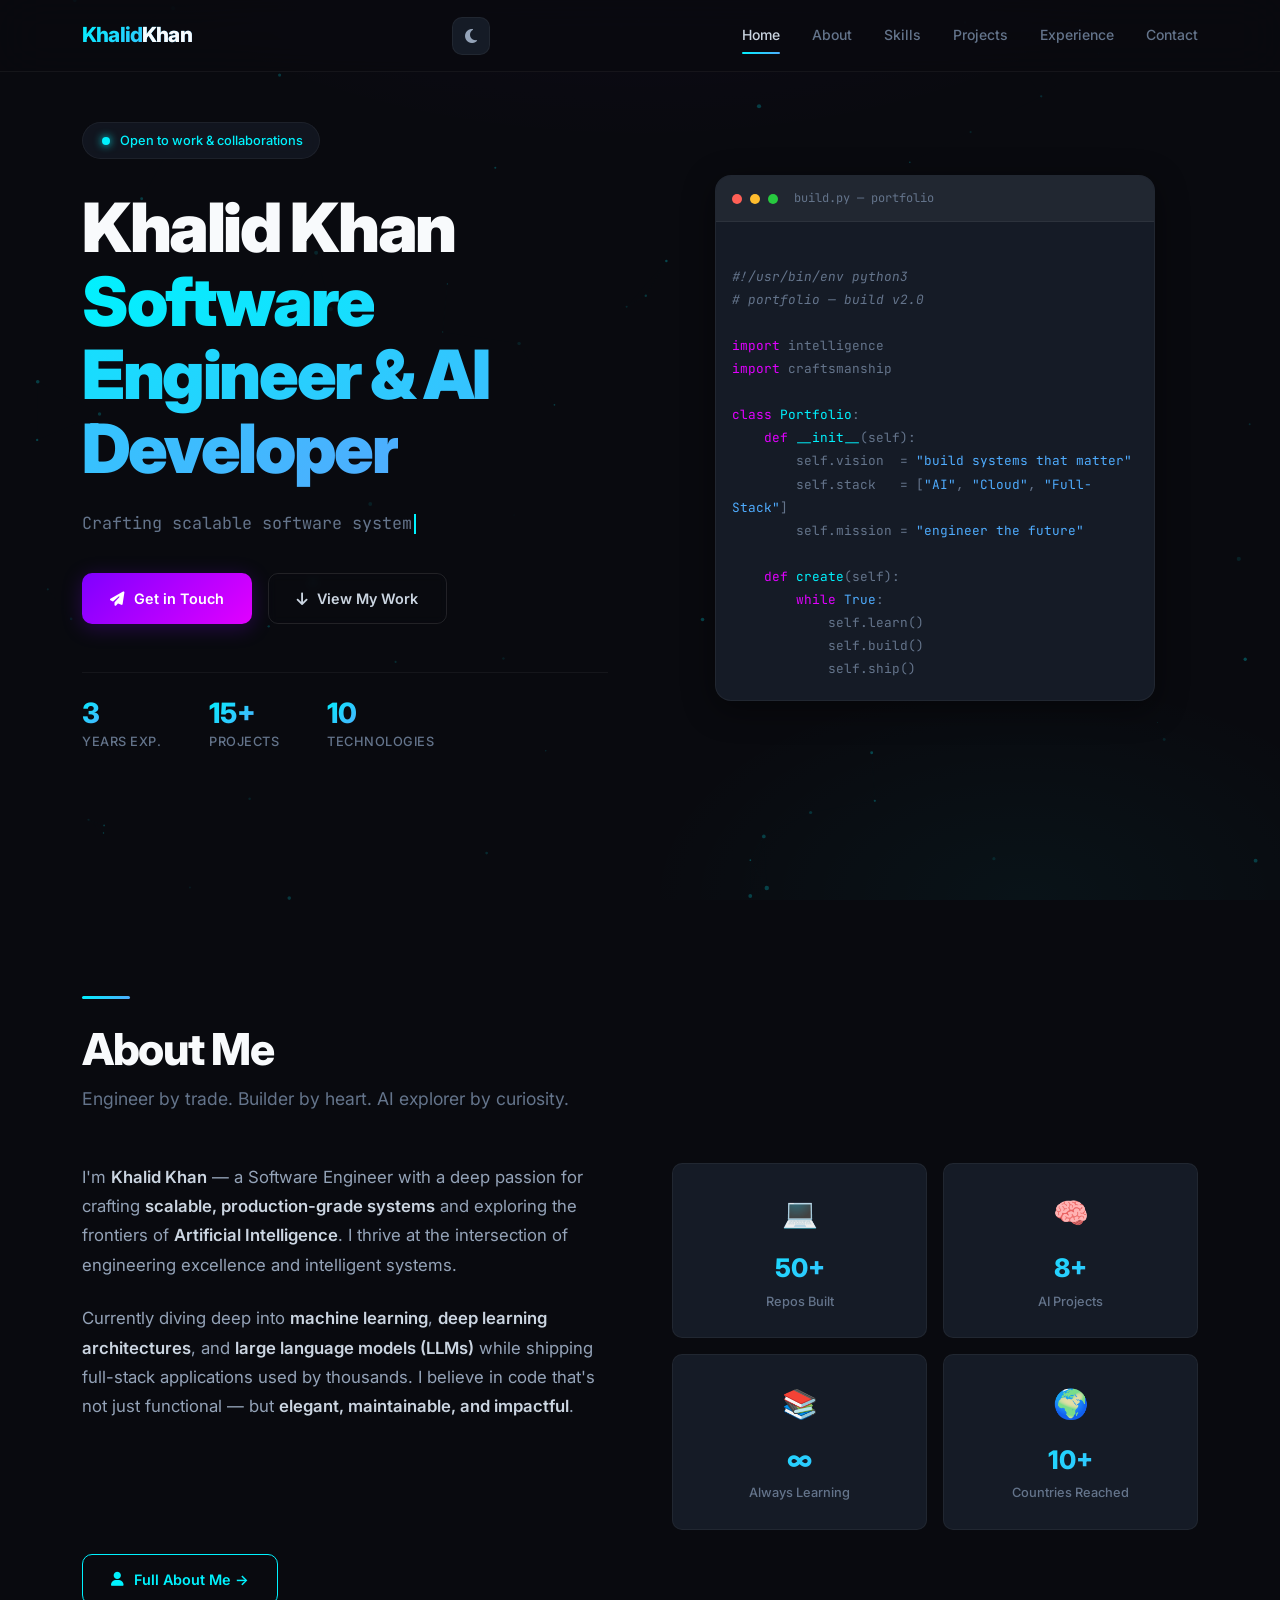
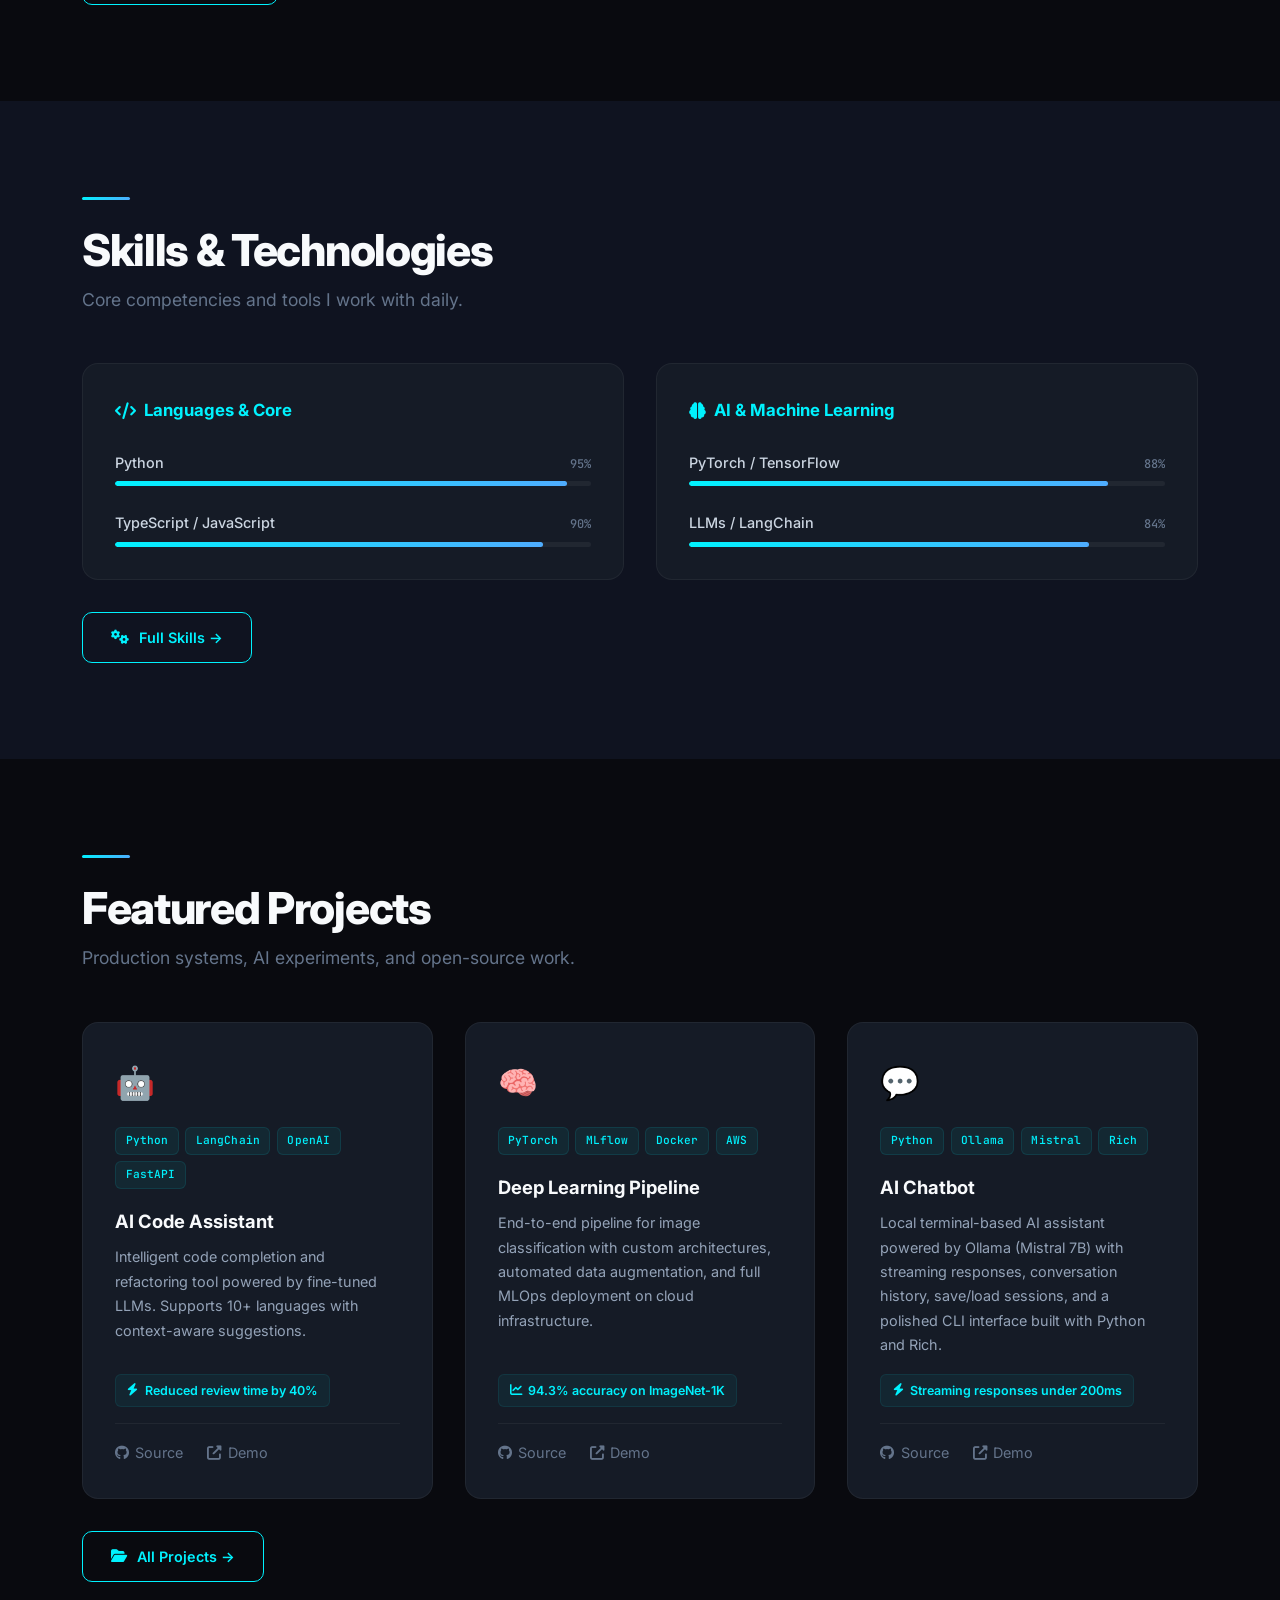
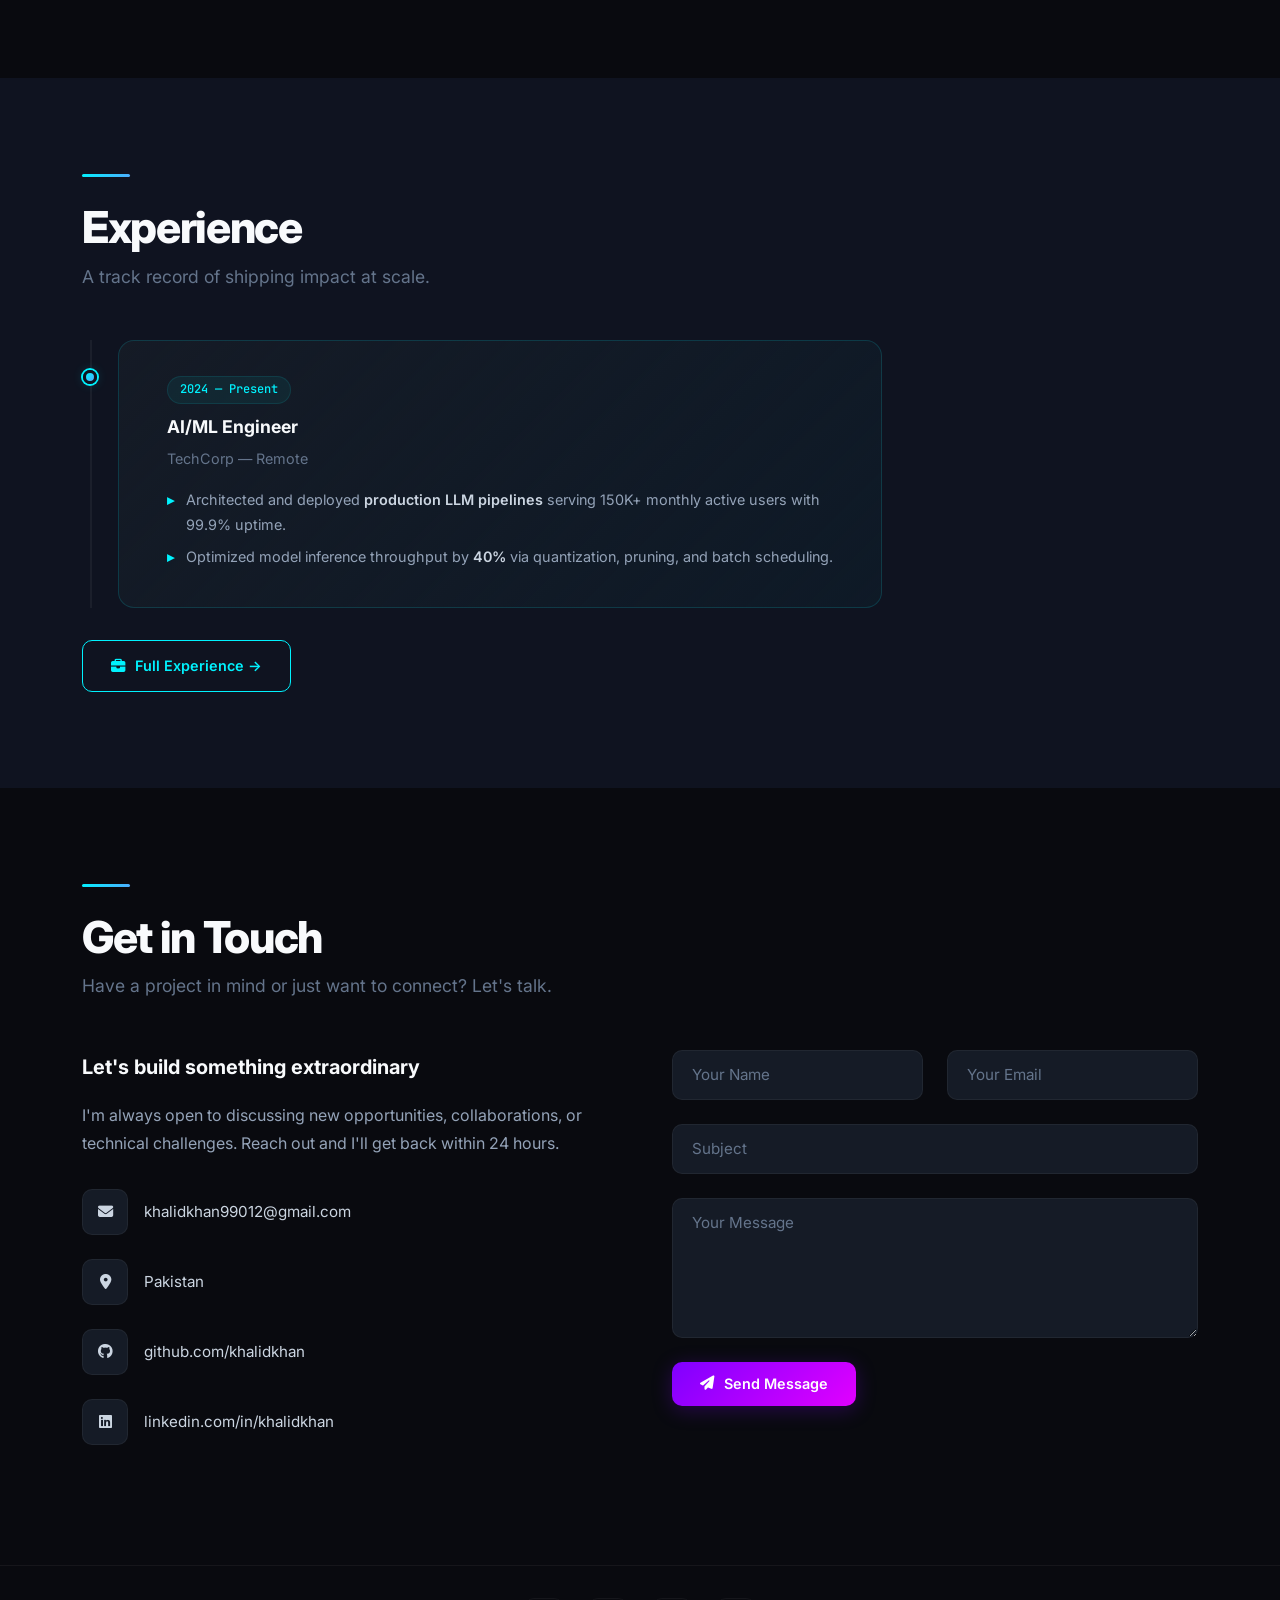
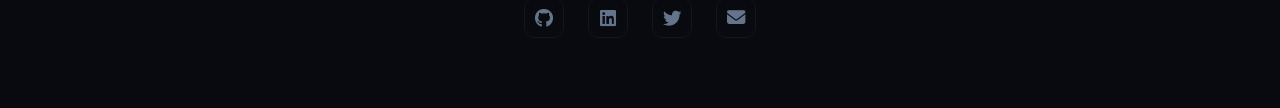
==== index.html @ e66e5798 "Add files via upload" ====
<!DOCTYPE html>
<html lang="en" data-theme="dark">
<head>
  <meta charset="UTF-8" />
  <meta name="viewport" content="width=device-width, initial-scale=1.0" />
  <title>Khalid Khan — Software Engineer & AI Developer | Portfolio</title>
  <meta name="description" content="Portfolio of Khalid Khan, a Software Engineer and AI Developer specializing in machine learning, full-stack development, and intelligent systems." />
  <meta name="theme-color" content="#090A0F" />
  <link rel="preconnect" href="https://fonts.googleapis.com" />
  <link rel="preconnect" href="https://fonts.gstatic.com" crossorigin />
  <link rel="preconnect" href="https://cdnjs.cloudflare.com" />
  <link href="https://fonts.googleapis.com/css2?family=Inter:wght@300;400;500;600;700;800;900&family=JetBrains+Mono:wght@400;500;600&display=swap" rel="stylesheet" />
  <link rel="stylesheet" href="https://cdnjs.cloudflare.com/ajax/libs/font-awesome/6.5.1/css/all.min.css" crossorigin="anonymous" referrerpolicy="no-referrer" />
  <link rel="stylesheet" href="style.css" />
</head>
<body>

<canvas id="particles-canvas" aria-hidden="true"></canvas>

<header class="site-header" role="banner">
  <div class="container">
    <a href="index.html" class="logo" aria-label="Home">Khalid<span>Khan</span></a>
    <button class="nav__toggle" id="navToggle" aria-label="Toggle navigation menu" aria-expanded="false" aria-controls="navList"><i class="fas fa-bars" aria-hidden="true"></i></button>
    <button class="theme-toggle" id="themeToggle" aria-label="Switch to light theme" title="Toggle theme" type="button"><i class="fas fa-moon" aria-hidden="true"></i></button>
    <nav id="navList" class="nav__list" role="navigation" aria-label="Main navigation">
      <a href="index.html" class="active">Home</a>
      <a href="about.html">About</a>
      <a href="skills.html">Skills</a>
      <a href="projects.html">Projects</a>
      <a href="experience.html">Experience</a>
      <a href="contact.html">Contact</a>
    </nav>
  </div>
</header>

<main id="main-content">
  <section class="hero" id="hero" aria-label="Hero introduction">
    <div class="container">
      <div class="hero__grid">
        <div class="hero__content">
          <div class="hero__badge reveal" aria-hidden="true"><span class="hero__badge-dot"></span> Open to work & collaborations</div>
          <h1 class="hero__headline reveal reveal-delay-1">Khalid Khan<br /><span class="gradient-text">Software Engineer &amp; AI Developer</span></h1>
          <div class="hero__typewrap reveal reveal-delay-2" aria-live="polite" aria-atomic="true"><span id="typed-text"></span><span class="cursor" aria-hidden="true"></span></div>
          <div class="hero__actions reveal reveal-delay-3">
            <a href="contact.html" class="btn btn--primary" aria-label="Get in touch with Khalid Khan"><i class="fas fa-paper-plane" aria-hidden="true"></i> Get in Touch</a>
            <a href="projects.html" class="btn btn--secondary" aria-label="View Khalid Khan's portfolio projects"><i class="fas fa-arrow-down" aria-hidden="true"></i> View My Work</a>
          </div>
          <div class="hero__stats reveal reveal-delay-4" aria-label="Key statistics">
            <div class="hero__stat"><span class="hero__stat-value" data-count="3">0</span><p class="hero__stat-label">Years Exp.</p></div>
            <div class="hero__stat"><span class="hero__stat-value" data-count="15">0</span><p class="hero__stat-label">Projects</p></div>
            <div class="hero__stat"><span class="hero__stat-value" data-count="10">0</span><p class="hero__stat-label">Technologies</p></div>
          </div>
        </div>
        <div class="hero__visual reveal" aria-hidden="true" style="transition-delay:0.3s">
          <div class="hero__code-window">
            <div class="code-window__header">
              <span class="code-window__dot code-window__dot--red"></span>
              <span class="code-window__dot code-window__dot--yellow"></span>
              <span class="code-window__dot code-window__dot--green"></span>
              <span class="code-window__title">build.py — portfolio</span>
            </div>
            <div class="code-window__body">
<span class="cm">#!/usr/bin/env python3</span>
<span class="cm"># portfolio — build v2.0</span>

<span class="kw">import</span> intelligence
<span class="kw">import</span> craftsmanship

<span class="kw">class</span> <span class="fn">Portfolio</span>:
    <span class="kw">def</span> <span class="fn">__init__</span>(self):
        self.vision  = <span class="str">"build systems that matter"</span>
        self.stack   = [<span class="str">"AI"</span>, <span class="str">"Cloud"</span>, <span class="str">"Full-Stack"</span>]
        self.mission = <span class="str">"engineer the future"</span>

    <span class="kw">def</span> <span class="fn">create</span>(self):
        <span class="kw">while</span> <span class="num">True</span>:
            self.learn()
            self.build()
            self.ship()
</div>
          </div>
        </div>
      </div>
    </div>
  </section>

  <section class="about" id="about" aria-labelledby="about-heading">
    <div class="container">
      <div class="section__accent-bar reveal" aria-hidden="true"></div>
      <h2 class="section__heading reveal reveal-delay-1" id="about-heading">About Me</h2>
      <p class="section__subtitle reveal reveal-delay-2">Engineer by trade. Builder by heart. AI explorer by curiosity.</p>
      <div class="about__grid">
        <div class="about__text reveal">
          <p>I'm <strong>Khalid Khan</strong> — a Software Engineer with a deep passion for crafting <strong>scalable, production-grade systems</strong> and exploring the frontiers of <strong>Artificial Intelligence</strong>. I thrive at the intersection of engineering excellence and intelligent systems.</p>
          <p>Currently diving deep into <strong>machine learning</strong>, <strong>deep learning architectures</strong>, and <strong>large language models (LLMs)</strong> while shipping full-stack applications used by thousands. I believe in code that's not just functional — but <strong>elegant, maintainable, and impactful</strong>.</p>
        </div>
        <aside class="about__highlights reveal reveal-delay-1" aria-label="Personal highlights">
          <article class="about__highlight-card"><div class="about__highlight-icon" aria-hidden="true">💻</div><div class="about__highlight-number">50+</div><div class="about__highlight-label">Repos Built</div></article>
          <article class="about__highlight-card"><div class="about__highlight-icon" aria-hidden="true">🧠</div><div class="about__highlight-number">8+</div><div class="about__highlight-label">AI Projects</div></article>
          <article class="about__highlight-card"><div class="about__highlight-icon" aria-hidden="true">📚</div><div class="about__highlight-number">∞</div><div class="about__highlight-label">Always Learning</div></article>
          <article class="about__highlight-card"><div class="about__highlight-icon" aria-hidden="true">🌍</div><div class="about__highlight-number">10+</div><div class="about__highlight-label">Countries Reached</div></article>
        </aside>
      </div>
      <div style="margin-top: var(--space-lg);"><a href="about.html" class="btn btn--outline"><i class="fas fa-user" aria-hidden="true"></i> Full About Me &rarr;</a></div>
    </div>
  </section>

  <section class="skills" id="skills" aria-labelledby="skills-heading">
    <div class="container">
      <div class="section__accent-bar reveal" aria-hidden="true"></div>
      <h2 class="section__heading reveal reveal-delay-1" id="skills-heading">Skills &amp; Technologies</h2>
      <p class="section__subtitle reveal reveal-delay-2">Core competencies and tools I work with daily.</p>
      <div class="skills__grid">
        <article class="skill-category reveal" aria-label="Languages and core technologies">
          <h3 class="skill-category__title"><i class="fas fa-code" aria-hidden="true"></i> Languages &amp; Core</h3>
          <div class="skill-item"><div class="skill-item__header"><span class="skill-item__name">Python</span><span class="skill-item__level">95%</span></div><div class="skill-item__bar"><div class="skill-item__fill" data-width="95"></div></div></div>
          <div class="skill-item"><div class="skill-item__header"><span class="skill-item__name">TypeScript / JavaScript</span><span class="skill-item__level">90%</span></div><div class="skill-item__bar"><div class="skill-item__fill" data-width="90"></div></div></div>
        </article>
        <article class="skill-category reveal reveal-delay-1" aria-label="AI and machine learning">
          <h3 class="skill-category__title"><i class="fas fa-brain" aria-hidden="true"></i> AI &amp; Machine Learning</h3>
          <div class="skill-item"><div class="skill-item__header"><span class="skill-item__name">PyTorch / TensorFlow</span><span class="skill-item__level">88%</span></div><div class="skill-item__bar"><div class="skill-item__fill" data-width="88"></div></div></div>
          <div class="skill-item"><div class="skill-item__header"><span class="skill-item__name">LLMs / LangChain</span><span class="skill-item__level">84%</span></div><div class="skill-item__bar"><div class="skill-item__fill" data-width="84"></div></div></div>
        </article>
      </div>
      <div style="margin-top: var(--space-xl);"><a href="skills.html" class="btn btn--outline"><i class="fas fa-cogs" aria-hidden="true"></i> Full Skills &rarr;</a></div>
    </div>
  </section>

  <section class="projects" id="projects" aria-labelledby="projects-heading">
    <div class="container">
      <div class="section__accent-bar reveal" aria-hidden="true"></div>
      <h2 class="section__heading reveal reveal-delay-1" id="projects-heading">Featured Projects</h2>
      <p class="section__subtitle reveal reveal-delay-2">Production systems, AI experiments, and open-source work.</p>
      <div class="projects__grid">
        <article class="project-card reveal" aria-label="AI Code Assistant project">
          <div class="project-card__icon" aria-hidden="true">🤖</div>
          <div class="project-card__tags"><span class="project-card__tag">Python</span><span class="project-card__tag">LangChain</span><span class="project-card__tag">OpenAI</span><span class="project-card__tag">FastAPI</span></div>
          <h3 class="project-card__title">AI Code Assistant</h3>
          <p class="project-card__description">Intelligent code completion and refactoring tool powered by fine-tuned LLMs. Supports 10+ languages with context-aware suggestions.</p>
          <div class="project-card__metric" aria-label="Key metric"><i class="fas fa-bolt" aria-hidden="true"></i> Reduced review time by 40%</div>
          <div class="project-card__links"><a href="#" aria-label="View source code on GitHub"><i class="fab fa-github" aria-hidden="true"></i> Source</a><a href="#" aria-label="View live demo"><i class="fas fa-external-link-alt" aria-hidden="true"></i> Demo</a></div>
        </article>
        <article class="project-card reveal reveal-delay-1" aria-label="Deep Learning Pipeline project">
          <div class="project-card__icon" aria-hidden="true">🧠</div>
          <div class="project-card__tags"><span class="project-card__tag">PyTorch</span><span class="project-card__tag">MLflow</span><span class="project-card__tag">Docker</span><span class="project-card__tag">AWS</span></div>
          <h3 class="project-card__title">Deep Learning Pipeline</h3>
          <p class="project-card__description">End-to-end pipeline for image classification with custom architectures, automated data augmentation, and full MLOps deployment on cloud infrastructure.</p>
          <div class="project-card__metric" aria-label="Key metric"><i class="fas fa-chart-line" aria-hidden="true"></i> 94.3% accuracy on ImageNet-1K</div>
          <div class="project-card__links"><a href="#" aria-label="View source code on GitHub"><i class="fab fa-github" aria-hidden="true"></i> Source</a><a href="#" aria-label="View live demo"><i class="fas fa-external-link-alt" aria-hidden="true"></i> Demo</a></div>
        </article>
        <article class="project-card reveal" aria-label="AI Chatbot project">
          <div class="project-card__icon" aria-hidden="true">💬</div>
          <div class="project-card__tags"><span class="project-card__tag">Python</span><span class="project-card__tag">Ollama</span><span class="project-card__tag">Mistral</span><span class="project-card__tag">Rich</span></div>
          <h3 class="project-card__title">AI Chatbot</h3>
          <p class="project-card__description">Local terminal-based AI assistant powered by Ollama (Mistral 7B) with streaming responses, conversation history, save/load sessions, and a polished CLI interface built with Python and Rich.</p>
          <div class="project-card__metric" aria-label="Key metric"><i class="fas fa-bolt" aria-hidden="true"></i> Streaming responses under 200ms</div>
          <div class="project-card__links"><a href="#" aria-label="View source code on GitHub"><i class="fab fa-github" aria-hidden="true"></i> Source</a><a href="#" aria-label="View live demo"><i class="fas fa-external-link-alt" aria-hidden="true"></i> Demo</a></div>
        </article>
      </div>
      <div style="margin-top: var(--space-xl);"><a href="projects.html" class="btn btn--outline"><i class="fas fa-folder-open" aria-hidden="true"></i> All Projects &rarr;</a></div>
    </div>
  </section>

  <section class="experience" id="experience" aria-labelledby="experience-heading">
    <div class="container">
      <div class="section__accent-bar reveal" aria-hidden="true"></div>
      <h2 class="section__heading reveal reveal-delay-1" id="experience-heading">Experience</h2>
      <p class="section__subtitle reveal reveal-delay-2">A track record of shipping impact at scale.</p>
      <div class="timeline" role="list" aria-label="Professional experience timeline">
        <article class="timeline__item timeline__item--current reveal" role="listitem" aria-label="Current role: AI/ML Engineer at TechCorp">
          <span class="timeline__date">2024 — Present</span>
          <h3 class="timeline__role">AI/ML Engineer</h3>
          <p class="timeline__company">TechCorp — Remote</p>
          <ul class="timeline__achievements">
            <li>Architected and deployed <strong>production LLM pipelines</strong> serving 150K+ monthly active users with 99.9% uptime.</li>
            <li>Optimized model inference throughput by <strong>40%</strong> via quantization, pruning, and batch scheduling.</li>
          </ul>
        </article>
      </div>
      <div style="margin-top: var(--space-xl);"><a href="experience.html" class="btn btn--outline"><i class="fas fa-briefcase" aria-hidden="true"></i> Full Experience &rarr;</a></div>
    </div>
  </section>

  <section class="contact" id="contact" aria-labelledby="contact-heading">
    <div class="container">
      <div class="section__accent-bar reveal" aria-hidden="true"></div>
      <h2 class="section__heading reveal reveal-delay-1" id="contact-heading">Get in Touch</h2>
      <p class="section__subtitle reveal reveal-delay-2">Have a project in mind or just want to connect? Let's talk.</p>
      <div class="contact__grid">
        <div class="contact__info">
          <h3 class="contact__info-heading reveal">Let's build something extraordinary</h3>
          <p class="contact__info-text reveal reveal-delay-1">I'm always open to discussing new opportunities, collaborations, or technical challenges. Reach out and I'll get back within 24 hours.</p>
          <div class="contact__item reveal"><span class="contact__item-icon" aria-hidden="true"><i class="fas fa-envelope"></i></span><a href="mailto:khalidkhan99012@gmail.com">khalidkhan99012@gmail.com</a></div>
          <div class="contact__item reveal reveal-delay-1"><span class="contact__item-icon" aria-hidden="true"><i class="fas fa-map-marker-alt"></i></span><span>Pakistan</span></div>
          <div class="contact__item reveal reveal-delay-2"><span class="contact__item-icon" aria-hidden="true"><i class="fab fa-github"></i></span><a href="https://github.com/khalidkhan" target="_blank" rel="noopener noreferrer">github.com/khalidkhan</a></div>
          <div class="contact__item reveal reveal-delay-3"><span class="contact__item-icon" aria-hidden="true"><i class="fab fa-linkedin"></i></span><a href="https://linkedin.com/in/khalidkhan" target="_blank" rel="noopener noreferrer">linkedin.com/in/khalidkhan</a></div>
        </div>
        <form class="contact__form reveal" id="contactFormHome" action="https://formsubmit.co/khalidkhan99012@gmail.com" method="POST" novalidate aria-label="Contact form">
          <input type="hidden" name="_subject" value="New Portfolio Message from Khalid Khan" />
          <input type="hidden" name="_template" value="table" />
          <input type="hidden" name="_captcha" value="true" />
          <input type="hidden" name="_next" value="contact.html" />
          <div class="contact__form-row">
            <label for="formNameHome" class="sr-only">Your name</label>
            <input type="text" id="formNameHome" name="name" placeholder="Your Name" required aria-required="true" />
            <label for="formEmailHome" class="sr-only">Your email address</label>
            <input type="email" id="formEmailHome" name="email" placeholder="Your Email" required aria-required="true" />
          </div>
          <label for="formSubjectHome" class="sr-only">Subject</label>
          <input type="text" id="formSubjectHome" name="subject" placeholder="Subject" />
          <label for="formMessageHome" class="sr-only">Your message</label>
          <textarea id="formMessageHome" name="message" placeholder="Your Message" required aria-required="true"></textarea>
          <button type="submit" class="btn btn--primary" aria-label="Send your message">
            <i class="fas fa-paper-plane" aria-hidden="true"></i> Send Message
          </button>
        </form>
      </div>
    </div>
  </section>
</main>

<footer class="site-footer" role="contentinfo">
  <div class="container">
    <div class="social-links reveal">
      <a href="https://github.com/khalidkhan" target="_blank" rel="noopener noreferrer" aria-label="GitHub"><i class="fab fa-github" aria-hidden="true"></i></a>
      <a href="https://linkedin.com/in/khalidkhan" target="_blank" rel="noopener noreferrer" aria-label="LinkedIn"><i class="fab fa-linkedin" aria-hidden="true"></i></a>
      <a href="https://twitter.com/khalidkhan" target="_blank" rel="noopener noreferrer" aria-label="Twitter"><i class="fab fa-twitter" aria-hidden="true"></i></a>
      <a href="mailto:khalidkhan99012@gmail.com" aria-label="Email"><i class="fas fa-envelope" aria-hidden="true"></i></a>
    </div>
    <p class="site-footer__copy reveal reveal-delay-1">&copy; 2026 Khalid Khan. Crafted with purpose.</p>
  </div>
</footer>

<script src="script.js"></script>
</body>
</html>
---- style.css ----
:root {
  --bg-deep:        #090A0F;
  --bg-surface:     #0F1320;
  --bg-card:        #151B26;
  --bg-card-hover:  #1A2232;
  --bg-glass:       rgba(21, 27, 38, 0.72);

  --border-subtle:  rgba(255, 255, 255, 0.05);
  --border-hover:   rgba(255, 255, 255, 0.10);
  --border-focus:   rgba(0, 242, 254, 0.50);

  --cyan-from:      #00F2FE;
  --cyan-to:        #4FACFE;
  --cyan-grad:      linear-gradient(135deg, #00F2FE, #4FACFE);
  --purple-from:    #7F00FF;
  --purple-to:      #E100FF;
  --purple-grad:    linear-gradient(135deg, #7F00FF, #E100FF);

  --shadow-card:    0 8px 32px rgba(0, 0, 0, 0.45);
  --shadow-elevated: 0 16px 48px rgba(0, 0, 0, 0.55);
  --glow-cyan:      0 0 24px rgba(0, 242, 254, 0.20);
  --glow-purple:    0 0 32px rgba(127, 0, 255, 0.30);

  --text-heading:   #F8FAFC;
  --text-body:      #94A3B8;
  --text-bright:    #CBD5E1;
  --text-dim:       #64748B;

  --space-xs:   0.25rem;
  --space-sm:   0.5rem;
  --space-md:   1rem;
  --space-lg:   1.5rem;
  --space-xl:   2rem;
  --space-2xl:  3rem;
  --space-3xl:  4rem;
  --space-4xl:  6rem;
  --space-5xl:  8rem;

  --radius-sm:  6px;
  --radius-md:  10px;
  --radius-lg:  16px;
  --radius-xl:  20px;
  --radius-full: 9999px;

  --ease-out:    cubic-bezier(0.4, 0, 0.2, 1);
  --ease-inout:  cubic-bezier(0.65, 0, 0.35, 1);
  --transition:  0.35s var(--ease-out);

  --font-sans:   'Inter', -apple-system, BlinkMacSystemFont, 'Segoe UI', sans-serif;
  --font-mono:   'JetBrains Mono', 'Fira Code', monospace;

  --header-bg:      rgba(9, 10, 15, 0.78);
  --nav-mobile-bg:  rgba(9, 10, 15, 0.96);
  --code-kw:        var(--purple-to);
  --code-fn:        var(--cyan-from);
  --code-str:       var(--cyan-to);
  --code-num:       var(--cyan-to);
  --text-accent:        #00F2FE;
  --text-accent-grad:   linear-gradient(135deg, #00F2FE, #4FACFE);
  --particle-opacity:   0.55;
}

[data-theme="light"] {
  --bg-deep:        #F4F6FA;
  --bg-surface:     #EAEDF3;
  --bg-card:        #FFFFFF;
  --bg-card-hover:  #F0F2F8;
  --bg-glass:       rgba(255, 255, 255, 0.82);

  --border-subtle:  rgba(0, 0, 0, 0.07);
  --border-hover:   rgba(0, 0, 0, 0.14);
  --border-focus:   rgba(0, 242, 254, 0.60);

  --shadow-card:    0 8px 32px rgba(0, 0, 0, 0.07);
  --shadow-elevated: 0 16px 48px rgba(0, 0, 0, 0.10);
  --glow-cyan:      0 0 24px rgba(0, 242, 254, 0.15);
  --glow-purple:    0 0 32px rgba(127, 0, 255, 0.20);

  --text-heading:   #0F172A;
  --text-body:      #334155;
  --text-bright:    #1E293B;
  --text-dim:       #64748B;

  --header-bg:      rgba(244, 246, 250, 0.82);
  --nav-mobile-bg:  rgba(244, 246, 250, 0.96);
  --code-kw:        #7C3AED;
  --code-fn:        #0891B2;
  --code-str:       #0369A1;
  --code-num:       #0891B2;
  --text-accent:        #0891B2;
  --text-accent-grad:   linear-gradient(135deg, #0891B2, #065F8A);
  --particle-opacity:   0.30;
}

*, *::before, *::after { margin: 0; padding: 0; box-sizing: border-box; }

html { scroll-behavior: smooth; -webkit-text-size-adjust: 100%; }

body {
  font-family: var(--font-sans);
  font-size: 1rem;
  line-height: 1.75;
  color: var(--text-body);
  background-color: var(--bg-deep);
  background-image:
    radial-gradient(ellipse 80% 60% at 50% -20%, rgba(127, 0, 255, 0.06) 0%, transparent 60%),
    radial-gradient(ellipse 60% 50% at 80% 100%, rgba(0, 242, 254, 0.04) 0%, transparent 50%);
  background-attachment: fixed;
  min-height: 100vh;
  overflow-x: hidden;
  -webkit-font-smoothing: antialiased;
  -moz-osx-font-smoothing: grayscale;
}

::-webkit-scrollbar { width: 8px; }
::-webkit-scrollbar-track { background: var(--bg-deep); }
::-webkit-scrollbar-thumb { background: var(--bg-card); border-radius: var(--radius-full); border: 2px solid var(--bg-deep); }
::-webkit-scrollbar-thumb:hover { background: var(--text-dim); }

:focus-visible { outline: 2px solid var(--cyan-from); outline-offset: 2px; border-radius: var(--radius-sm); }

::selection { background: rgba(127, 0, 255, 0.35); color: var(--text-heading); }

img { max-width: 100%; height: auto; display: block; }
a { color: inherit; text-decoration: none; }
ul, ol { list-style: none; }

#particles-canvas {
  position: fixed; inset: 0; z-index: 0; pointer-events: none; opacity: var(--particle-opacity);
}

.container {
  max-width: 1180px; margin: 0 auto; padding: 0 var(--space-xl); position: relative; z-index: 1;
}

section { padding: var(--space-4xl) 0; position: relative; z-index: 1; }

@media (max-width: 768px) { section { padding: var(--space-3xl) 0; } .container { padding: 0 var(--space-lg); } }

.section__accent-bar {
  width: 3rem; height: 3px; border-radius: var(--radius-full);
  background: var(--cyan-grad); margin-bottom: var(--space-lg);
}

.section__heading {
  font-size: clamp(2rem, 4vw, 2.75rem); font-weight: 800; letter-spacing: -0.03em;
  color: var(--text-heading); line-height: 1.2; margin-bottom: var(--space-sm);
}

.section__subtitle {
  font-size: 1.1rem; color: var(--text-dim); margin-bottom: var(--space-2xl); max-width: 36rem;
}

.site-header {
  position: fixed; top: 0; left: 0; right: 0; z-index: 100; height: 72px;
  display: flex; align-items: center;
  background: var(--header-bg);
  backdrop-filter: blur(24px) saturate(1.4);
  -webkit-backdrop-filter: blur(24px) saturate(1.4);
  border-bottom: 1px solid var(--border-subtle);
  transition: background var(--transition), border-color var(--transition);
}

.site-header > .container { display: flex; align-items: center; justify-content: space-between; width: 100%; }

.site-header .logo {
  font-weight: 800; font-size: 1.3rem; letter-spacing: -0.04em;
  background: var(--cyan-grad);
  -webkit-background-clip: text; -webkit-text-fill-color: transparent; background-clip: text;
}

.site-header .logo span { -webkit-text-fill-color: var(--text-heading); color: var(--text-heading); }

.nav__list { display: flex; align-items: center; gap: var(--space-xl); }

.nav__list a {
  font-size: 0.875rem; font-weight: 500; color: var(--text-dim);
  position: relative; padding: var(--space-xs) 0; transition: color var(--transition);
}
.nav__list a::after {
  content: ''; position: absolute; bottom: -2px; left: 0;
  width: 0; height: 2px; background: var(--cyan-grad);
  border-radius: var(--radius-full); transition: width var(--transition);
}
.nav__list a:hover { color: var(--text-bright); }
.nav__list a:hover::after { width: 100%; }
.nav__list a:focus-visible { outline-offset: 6px; }

.nav__list a.active { color: var(--text-bright); }
.nav__list a.active::after { width: 100%; }

.nav__toggle {
  display: none; background: none; border: none; color: var(--text-heading);
  font-size: 1.4rem; cursor: pointer; padding: var(--space-sm); border-radius: var(--radius-sm);
}
.nav__toggle:focus-visible { outline: 2px solid var(--cyan-from); outline-offset: 2px; }

.theme-toggle {
  display: inline-flex; align-items: center; justify-content: center;
  width: 38px; height: 38px; border-radius: var(--radius-md);
  border: 1px solid var(--border-subtle); background: var(--bg-card);
  color: var(--text-body); cursor: pointer; font-size: 1rem;
  transition: all var(--transition); margin-left: var(--space-sm);
}
.theme-toggle:hover { border-color: var(--cyan-from); color: var(--text-accent); box-shadow: var(--glow-cyan); }
.theme-toggle:focus-visible { outline: 2px solid var(--cyan-from); outline-offset: 2px; }

@media (max-width: 768px) {
  .theme-toggle { margin-left: auto; margin-right: var(--space-sm); }
  .nav__toggle { display: block; }
  .nav__list {
    position: fixed; top: 72px; left: 0; right: 0;
    flex-direction: column; gap: var(--space-lg); padding: var(--space-xl);
    background: var(--nav-mobile-bg); backdrop-filter: blur(24px);
    border-bottom: 1px solid var(--border-subtle);
    transform: translateY(-110%); opacity: 0; pointer-events: none;
    transition: transform 0.4s var(--ease-out), opacity 0.3s var(--ease-out);
  }
  .nav__list--open { transform: translateY(0); opacity: 1; pointer-events: auto; }
}

.hero { min-height: 100vh; display: flex; align-items: center; padding-top: 72px; }
.hero__grid { display: grid; grid-template-columns: 1fr 1fr; gap: var(--space-3xl); align-items: center; }
.hero__content { position: relative; z-index: 2; }

.hero__badge {
  display: inline-flex; align-items: center; gap: 0.6rem;
  background: var(--bg-glass); border: 1px solid var(--border-subtle);
  border-radius: var(--radius-full); padding: 0.4rem 1rem 0.4rem 1.2rem;
  font-size: 0.8rem; font-weight: 500; color: var(--text-accent);
  margin-bottom: var(--space-xl); backdrop-filter: blur(4px);
}

.hero__badge-dot {
  width: 8px; height: 8px; border-radius: 50%;
  background: var(--cyan-from); box-shadow: 0 0 8px var(--cyan-from);
  animation: pulse-dot 2s ease-in-out infinite;
}
@keyframes pulse-dot { 0%, 100% { opacity: 1; transform: scale(1); } 50% { opacity: 0.35; transform: scale(0.85); } }

.hero__headline {
  font-size: clamp(2.5rem, 6vw, 4.25rem); font-weight: 900;
  letter-spacing: -0.035em; line-height: 1.08;
  color: var(--text-heading); margin-bottom: var(--space-lg);
}
.hero__headline .gradient-text {
  background: var(--text-accent-grad);
  -webkit-background-clip: text; -webkit-text-fill-color: transparent; background-clip: text;
}

.hero__typewrap { font-family: var(--font-mono); font-size: 1.05rem; color: var(--text-dim); margin-bottom: var(--space-xl); min-height: 2rem; }
.hero__typewrap .cursor { display: inline-block; width: 2px; height: 1.2em; background: var(--cyan-from); margin-left: 2px; animation: blink 0.75s step-end infinite; vertical-align: text-bottom; }
@keyframes blink { 50% { opacity: 0; } }

.hero__actions { display: flex; gap: var(--space-md); flex-wrap: wrap; margin-bottom: var(--space-2xl); }

.btn {
  display: inline-flex; align-items: center; justify-content: center; gap: 0.6rem;
  padding: 0.75rem 1.75rem; border-radius: var(--radius-md); font-weight: 600;
  font-size: 0.9rem; font-family: var(--font-sans); border: none; cursor: pointer;
  transition: all 0.35s var(--ease-out); text-decoration: none; position: relative; overflow: hidden;
  min-height: 44px;
}
.btn:focus-visible { outline: 2px solid var(--cyan-from); outline-offset: 2px; }

.btn--primary { background: var(--purple-grad); color: #fff; box-shadow: 0 4px 20px rgba(127, 0, 255, 0.25); }
.btn--primary:hover { transform: translateY(-2px); box-shadow: var(--glow-purple), 0 8px 28px rgba(127, 0, 255, 0.30); }

.btn--secondary { background: transparent; color: var(--text-bright); border: 1px solid var(--border-hover); backdrop-filter: blur(4px); }
.btn--secondary:hover { background: var(--bg-card); border-color: var(--text-accent); transform: translateY(-2px); box-shadow: var(--glow-cyan); }

.btn--outline { background: transparent; color: var(--text-accent); border: 1px solid var(--text-accent); }
.btn--outline:hover { background: var(--text-accent); color: #fff; transform: translateY(-2px); box-shadow: var(--glow-cyan); }

.hero__stats { display: flex; gap: var(--space-2xl); padding-top: var(--space-lg); border-top: 1px solid var(--border-subtle); }
.hero__stat-value { font-size: 1.75rem; font-weight: 800; background: var(--text-accent-grad); -webkit-background-clip: text; -webkit-text-fill-color: transparent; background-clip: text; line-height: 1.2; }
.hero__stat-label { font-size: 0.8rem; color: var(--text-dim); font-weight: 500; text-transform: uppercase; letter-spacing: 0.04em; }

.hero__visual { display: flex; justify-content: center; align-items: center; position: relative; }

.hero__code-window { width: 100%; max-width: 440px; background: var(--bg-card); border: 1px solid var(--border-subtle); border-radius: var(--radius-lg); overflow: hidden; box-shadow: var(--shadow-card); transition: transform 0.5s var(--ease-out); }
.hero__code-window:hover { transform: scale(1.02) translateY(-6px); }

.code-window__header { display: flex; align-items: center; gap: 0.5rem; padding: 0.75rem 1rem; background: var(--border-subtle); border-bottom: 1px solid var(--border-subtle); }
.code-window__dot { width: 10px; height: 10px; border-radius: 50%; }
.code-window__dot--red { background: #FF5F56; }
.code-window__dot--yellow { background: #FFBD2E; }
.code-window__dot--green { background: #27C93F; }
.code-window__title { font-family: var(--font-mono); font-size: 0.75rem; color: var(--text-dim); margin-left: var(--space-sm); }

.code-window__body { padding: 1.25rem 1rem; font-family: var(--font-mono); font-size: 0.8rem; line-height: 1.8; color: var(--text-dim); white-space: pre-wrap; overflow-x: auto; }
.code-window__body .kw { color: var(--code-kw); }
.code-window__body .fn { color: var(--code-fn); }
.code-window__body .str { color: var(--code-str); }
.code-window__body .cm { color: var(--text-dim); font-style: italic; }
.code-window__body .num { color: var(--code-num); }

@media (max-width: 1024px) { .hero__grid { grid-template-columns: 1fr; gap: var(--space-xl); } .hero__visual { display: none; } .hero__stats { gap: var(--space-lg); flex-wrap: wrap; } }

.about__grid { display: grid; grid-template-columns: 1fr 1fr; gap: var(--space-3xl); align-items: start; }
.about__text p { color: var(--text-body); margin-bottom: var(--space-lg); font-size: 1.05rem; }
.about__text strong { color: var(--text-bright); font-weight: 600; }

.about__highlights { display: grid; grid-template-columns: 1fr 1fr; gap: var(--space-md); }
.about__highlight-card { background: var(--bg-card); border: 1px solid var(--border-subtle); border-radius: var(--radius-md); padding: var(--space-lg); text-align: center; transition: transform var(--transition), border-color var(--transition); }
.about__highlight-card:hover { transform: translateY(-6px); border-color: rgba(0, 242, 254, 0.20); }
.about__highlight-icon { font-size: 1.8rem; margin-bottom: var(--space-sm); }
.about__highlight-number { font-size: 1.6rem; font-weight: 800; background: var(--text-accent-grad); -webkit-background-clip: text; -webkit-text-fill-color: transparent; background-clip: text; }
.about__highlight-label { font-size: 0.8rem; color: var(--text-dim); font-weight: 500; }

@media (max-width: 768px) {
  .about__grid { grid-template-columns: 1fr; gap: var(--space-xl); }
  .about__highlights { grid-template-columns: 1fr 1fr; }
}

.skills { background: var(--bg-surface); }
.skills__grid { display: grid; grid-template-columns: repeat(auto-fit, minmax(280px, 1fr)); gap: var(--space-xl); }

.skill-category { background: var(--bg-card); border: 1px solid var(--border-subtle); border-radius: var(--radius-lg); padding: var(--space-xl); transition: border-color var(--transition), transform var(--transition); }
.skill-category:hover { border-color: rgba(0, 242, 254, 0.12); transform: translateY(-4px); }
.skill-category__title { font-size: 1.05rem; font-weight: 700; color: var(--text-accent); margin-bottom: var(--space-lg); display: flex; align-items: center; gap: 0.5rem; }

.skill-item { margin-bottom: var(--space-lg); }
.skill-item:last-child { margin-bottom: 0; }
.skill-item__header { display: flex; justify-content: space-between; align-items: baseline; margin-bottom: 0.4rem; }
.skill-item__name { font-size: 0.9rem; font-weight: 500; color: var(--text-bright); }
.skill-item__level { font-family: var(--font-mono); font-size: 0.75rem; color: var(--text-dim); font-weight: 500; }
.skill-item__bar { width: 100%; height: 5px; background: var(--border-subtle); border-radius: var(--radius-full); overflow: hidden; }
.skill-item__fill { height: 100%; border-radius: var(--radius-full); background: var(--cyan-grad); width: 0; transition: width 1.2s cubic-bezier(0.4, 0, 0.2, 1); }

.projects__grid { display: grid; grid-template-columns: repeat(auto-fit, minmax(340px, 1fr)); gap: var(--space-xl); }

.project-card { background: var(--bg-card); border: 1px solid var(--border-subtle); border-radius: var(--radius-lg); padding: var(--space-xl); transition: all 0.4s var(--ease-out); position: relative; display: flex; flex-direction: column; }
.project-card::before { content: ''; position: absolute; top: 0; left: 0; right: 0; height: 3px; background: var(--cyan-grad); border-radius: var(--radius-lg) var(--radius-lg) 0 0; transform: scaleX(0); transform-origin: left; transition: transform 0.5s var(--ease-out); }
.project-card:hover { border-color: rgba(0, 242, 254, 0.12); transform: translateY(-10px); box-shadow: var(--shadow-elevated); }
.project-card:hover::before { transform: scaleX(1); }
.project-card__icon { font-size: 2rem; margin-bottom: var(--space-md); }
.project-card__tags { display: flex; flex-wrap: wrap; gap: 0.4rem; margin-bottom: var(--space-md); }
.project-card__tag { background: rgba(0, 242, 254, 0.06); border: 1px solid rgba(0, 242, 254, 0.10); border-radius: var(--radius-sm); padding: 0.2rem 0.6rem; font-family: var(--font-mono); font-size: 0.7rem; color: var(--text-accent); font-weight: 500; letter-spacing: 0.01em; }
.project-card__title { font-size: 1.15rem; font-weight: 700; color: var(--text-heading); margin-bottom: var(--space-sm); }
.project-card__description { font-size: 0.9rem; color: var(--text-body); line-height: 1.7; margin-bottom: var(--space-md); flex: 1; }
.project-card__metric { display: inline-flex; align-items: center; gap: 0.4rem; background: rgba(0, 242, 254, 0.05); border: 1px solid rgba(0, 242, 254, 0.08); border-radius: var(--radius-sm); padding: 0.3rem 0.7rem; font-size: 0.78rem; font-weight: 600; color: var(--text-accent); margin-bottom: var(--space-md); align-self: flex-start; }
.project-card__links { display: flex; gap: var(--space-lg); margin-top: auto; padding-top: var(--space-md); border-top: 1px solid var(--border-subtle); }
.project-card__links a { font-size: 0.9rem; color: var(--text-dim); display: inline-flex; align-items: center; gap: 0.4rem; transition: color var(--transition); }
.project-card__links a:hover, .project-card__links a:focus-visible { color: var(--text-accent); }

@media (max-width: 480px) { .projects__grid { grid-template-columns: 1fr; } }

.experience { background: var(--bg-surface); }

.timeline { position: relative; padding-left: 2.25rem; max-width: 800px; }
.timeline::before { content: ''; position: absolute; left: 8px; top: 0; bottom: 0; width: 2px; background: var(--border-subtle); }
.timeline__item { position: relative; margin-bottom: var(--space-xl); padding: var(--space-xl) var(--space-xl) var(--space-xl) var(--space-2xl); background: var(--bg-card); border: 1px solid var(--border-subtle); border-radius: var(--radius-lg); transition: all 0.35s var(--ease-out); }
.timeline__item:last-child { margin-bottom: 0; }
.timeline__item:hover { border-color: rgba(0, 242, 254, 0.12); transform: translateX(8px); }
.timeline__item::before { content: ''; position: absolute; left: -2.25rem; top: 1.8rem; width: 14px; height: 14px; border-radius: 50%; background: var(--cyan-grad); border: 3px solid var(--bg-surface); box-shadow: 0 0 0 2px var(--cyan-from), 0 0 12px rgba(0, 242, 254, 0.20); z-index: 2; }
.timeline__date { display: inline-block; font-family: var(--font-mono); font-size: 0.75rem; font-weight: 500; color: var(--text-accent); background: rgba(0, 242, 254, 0.06); border: 1px solid rgba(0, 242, 254, 0.10); border-radius: var(--radius-full); padding: 0.15rem 0.75rem; margin-bottom: var(--space-sm); }
.timeline__role { font-size: 1.1rem; font-weight: 700; color: var(--text-heading); margin-bottom: 0.2rem; }
.timeline__company { font-size: 0.9rem; color: var(--text-dim); margin-bottom: var(--space-md); }
.timeline__achievements { list-style: none; }
.timeline__achievements li { font-size: 0.9rem; color: var(--text-body); margin-bottom: 0.4rem; padding-left: 1.2rem; position: relative; }
.timeline__achievements li::before { content: '\25B8'; position: absolute; left: 0; color: var(--text-accent); font-weight: 700; }
.timeline__achievements li strong { color: var(--text-bright); font-weight: 600; }
.timeline__item--current { border-color: rgba(0, 242, 254, 0.15); background: linear-gradient(135deg, var(--bg-card), rgba(0, 242, 254, 0.03)); }

.contact__grid { display: grid; grid-template-columns: 1fr 1fr; gap: var(--space-3xl); }
.contact__info-heading { font-size: 1.25rem; font-weight: 700; color: var(--text-heading); margin-bottom: var(--space-md); }
.contact__info-text { color: var(--text-body); margin-bottom: var(--space-xl); }

.contact__item { display: flex; align-items: center; gap: var(--space-md); margin-bottom: var(--space-lg); }
.contact__item-icon { width: 46px; height: 46px; display: flex; align-items: center; justify-content: center; flex-shrink: 0; background: var(--bg-card); border: 1px solid var(--border-subtle); border-radius: var(--radius-md); color: var(--text-accent); font-size: 1.1rem; transition: border-color var(--transition); }
.contact__item:hover .contact__item-icon { border-color: rgba(0, 242, 254, 0.25); }
.contact__item a, .contact__item span { color: var(--text-bright); font-size: 0.95rem; transition: color var(--transition); }
.contact__item a:hover { color: var(--text-accent); }

.contact__form { display: flex; flex-direction: column; gap: var(--space-lg); }
.contact__form-row { display: grid; grid-template-columns: 1fr 1fr; gap: var(--space-lg); }
.contact__form input, .contact__form textarea { background: var(--bg-card); border: 1px solid var(--border-subtle); border-radius: var(--radius-md); padding: 0.9rem 1.2rem; color: var(--text-heading); font-family: var(--font-sans); font-size: 0.95rem; transition: border-color var(--transition), box-shadow var(--transition); outline: none; width: 100%; }
.contact__form input::placeholder, .contact__form textarea::placeholder { color: var(--text-dim); }
.contact__form input:focus, .contact__form textarea:focus { border-color: var(--border-focus); box-shadow: 0 0 0 3px rgba(0, 242, 254, 0.08); }
.contact__form textarea { min-height: 140px; resize: vertical; }
.contact__form .btn { align-self: flex-start; }

@media (max-width: 768px) { .contact__grid { grid-template-columns: 1fr; gap: var(--space-xl); } .contact__form-row { grid-template-columns: 1fr; } }

.site-footer { border-top: 1px solid var(--border-subtle); padding: var(--space-xl) 0; text-align: center; }
.site-footer .social-links { display: flex; justify-content: center; gap: var(--space-lg); margin-bottom: var(--space-md); }
.site-footer .social-links a { color: var(--text-dim); font-size: 1.15rem; transition: color var(--transition), transform var(--transition); display: inline-flex; align-items: center; justify-content: center; width: 40px; height: 40px; border-radius: var(--radius-md); border: 1px solid var(--border-subtle); }
.site-footer .social-links a:hover { color: var(--text-accent); border-color: rgba(0, 242, 254, 0.20); transform: translateY(-3px); }
.site-footer__copy { font-size: 0.8rem; color: var(--text-dim); }

.preview-grid { display: grid; grid-template-columns: repeat(auto-fit, minmax(320px, 1fr)); gap: var(--space-xl); }

.preview-card { background: var(--bg-card); border: 1px solid var(--border-subtle); border-radius: var(--radius-lg); padding: var(--space-xl); transition: all 0.4s var(--ease-out); display: flex; flex-direction: column; }
.preview-card:hover { border-color: rgba(0, 242, 254, 0.12); transform: translateY(-6px); box-shadow: var(--shadow-elevated); }
.preview-card__icon { font-size: 2rem; margin-bottom: var(--space-md); }
.preview-card__title { font-size: 1.2rem; font-weight: 700; color: var(--text-heading); margin-bottom: var(--space-sm); }
.preview-card__text { font-size: 0.9rem; color: var(--text-body); line-height: 1.7; margin-bottom: var(--space-lg); flex: 1; }
.preview-card .btn { align-self: flex-start; }

.page-header { padding: calc(72px + var(--space-4xl)) 0 var(--space-2xl); }
.page-header .section__heading { margin-bottom: var(--space-sm); }

.form-status { display: none; padding: var(--space-md); border-radius: var(--radius-md); margin-top: var(--space-md); font-weight: 500; }
.form-status--success { display: block; background: rgba(0, 242, 254, 0.08); border: 1px solid rgba(0, 242, 254, 0.15); color: var(--text-accent); }
.form-status--error { display: block; background: rgba(255, 77, 77, 0.08); border: 1px solid rgba(255, 77, 77, 0.15); color: #FF4D4D; }
.form-status--sending { display: block; background: rgba(255, 255, 255, 0.04); border: 1px solid var(--border-subtle); color: var(--text-dim); }

.sr-only { position: absolute; width: 1px; height: 1px; padding: 0; margin: -1px; overflow: hidden; clip: rect(0, 0, 0, 0); white-space: nowrap; border: 0; }

.reveal { opacity: 0; transform: translateY(24px); transition: opacity 0.6s var(--ease-out), transform 0.6s var(--ease-out); }
.reveal.is-visible { opacity: 1; transform: translateY(0); }

.reveal-delay-1 { transition-delay: 0.1s; }
.reveal-delay-2 { transition-delay: 0.2s; }
.reveal-delay-3 { transition-delay: 0.3s; }
.reveal-delay-4 { transition-delay: 0.4s; }
.reveal-delay-5 { transition-delay: 0.5s; }

.gradient-cyan { background: var(--cyan-grad); -webkit-background-clip: text; -webkit-text-fill-color: transparent; background-clip: text; }
.gradient-purple { background: var(--purple-grad); -webkit-background-clip: text; -webkit-text-fill-color: transparent; background-clip: text; }

@media (max-width: 480px) {
  .hero__headline { font-size: 2rem; }
  .hero__actions { flex-direction: column; }
  .hero__actions .btn { width: 100%; justify-content: center; }
  .section__heading { font-size: 1.65rem; }
  .skills__grid { grid-template-columns: 1fr; }
  .preview-grid { grid-template-columns: 1fr; }
}

@media (prefers-reduced-motion: reduce) {
  *, *::before, *::after { animation-duration: 0.01ms !important; animation-iteration-count: 1 !important; transition-duration: 0.01ms !important; }
  .reveal { opacity: 1; transform: none; }
  .skill-item__fill { width: 0 !important; }
}
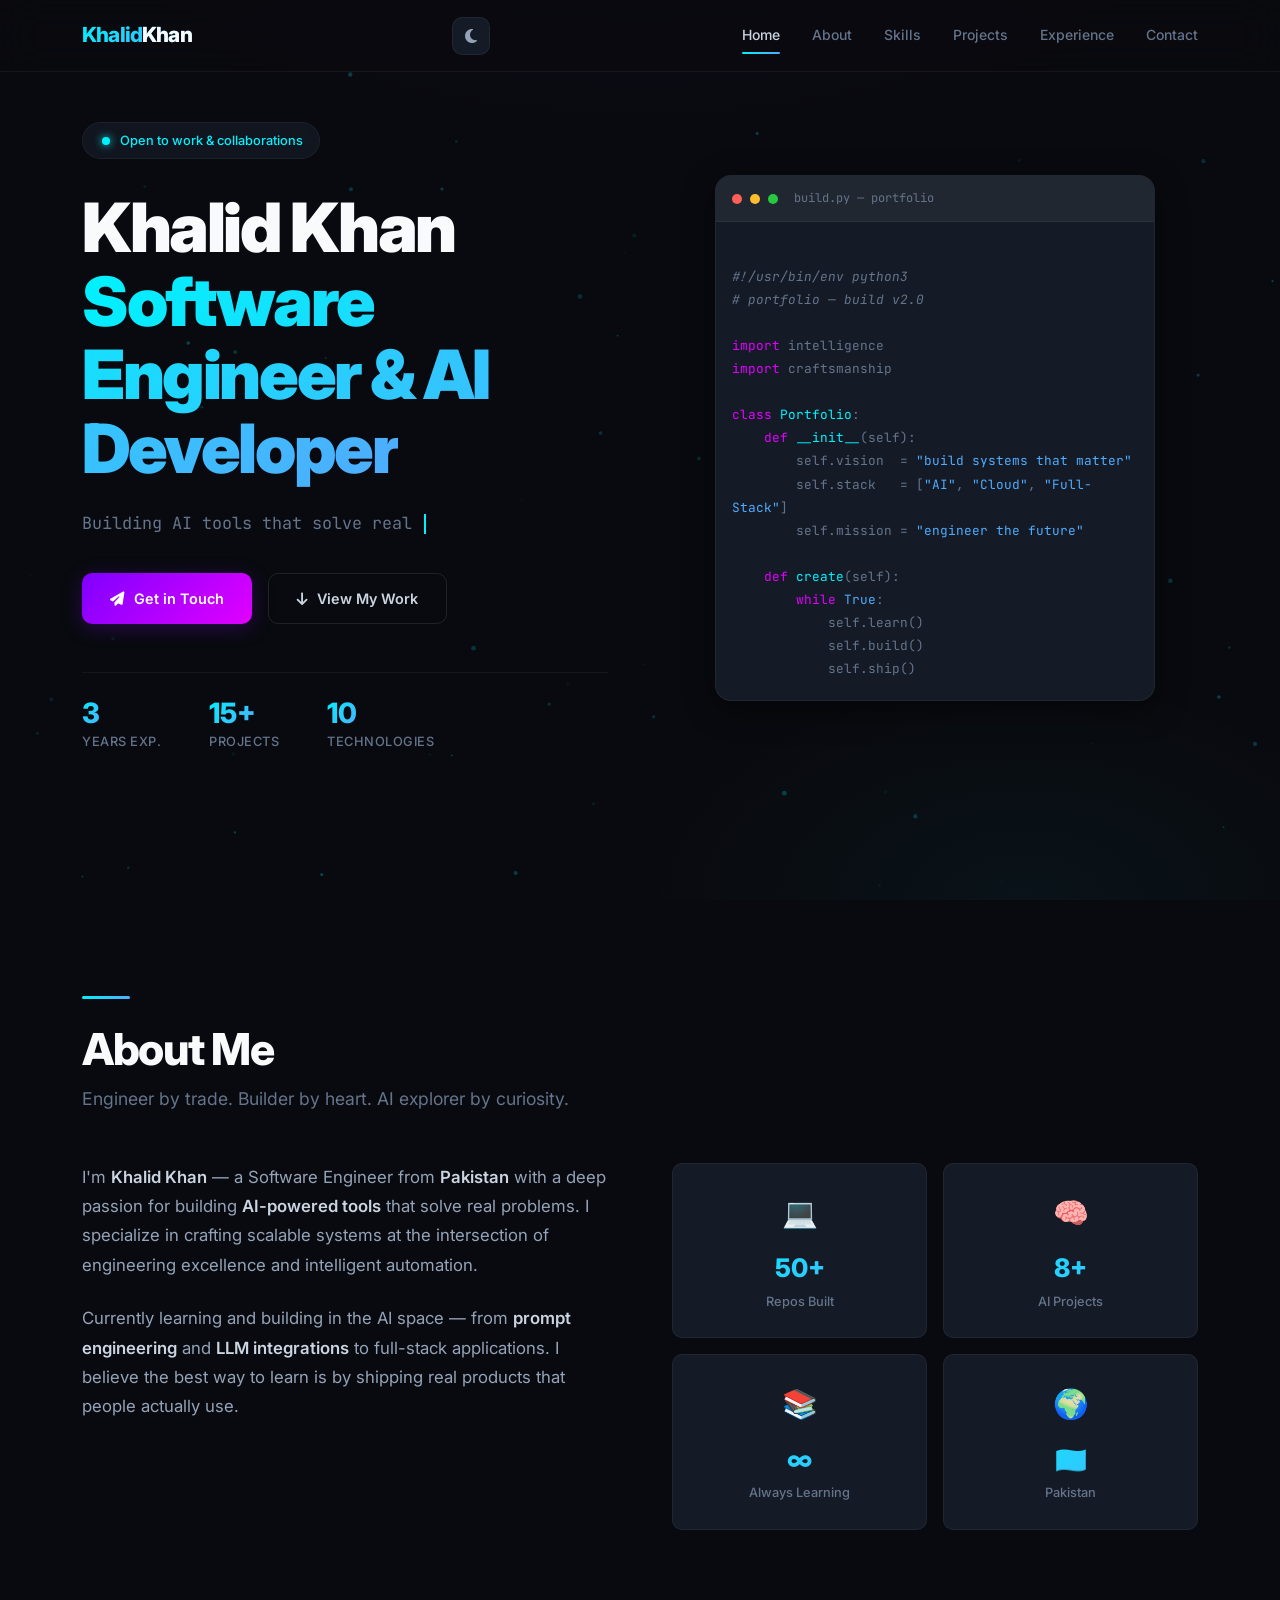
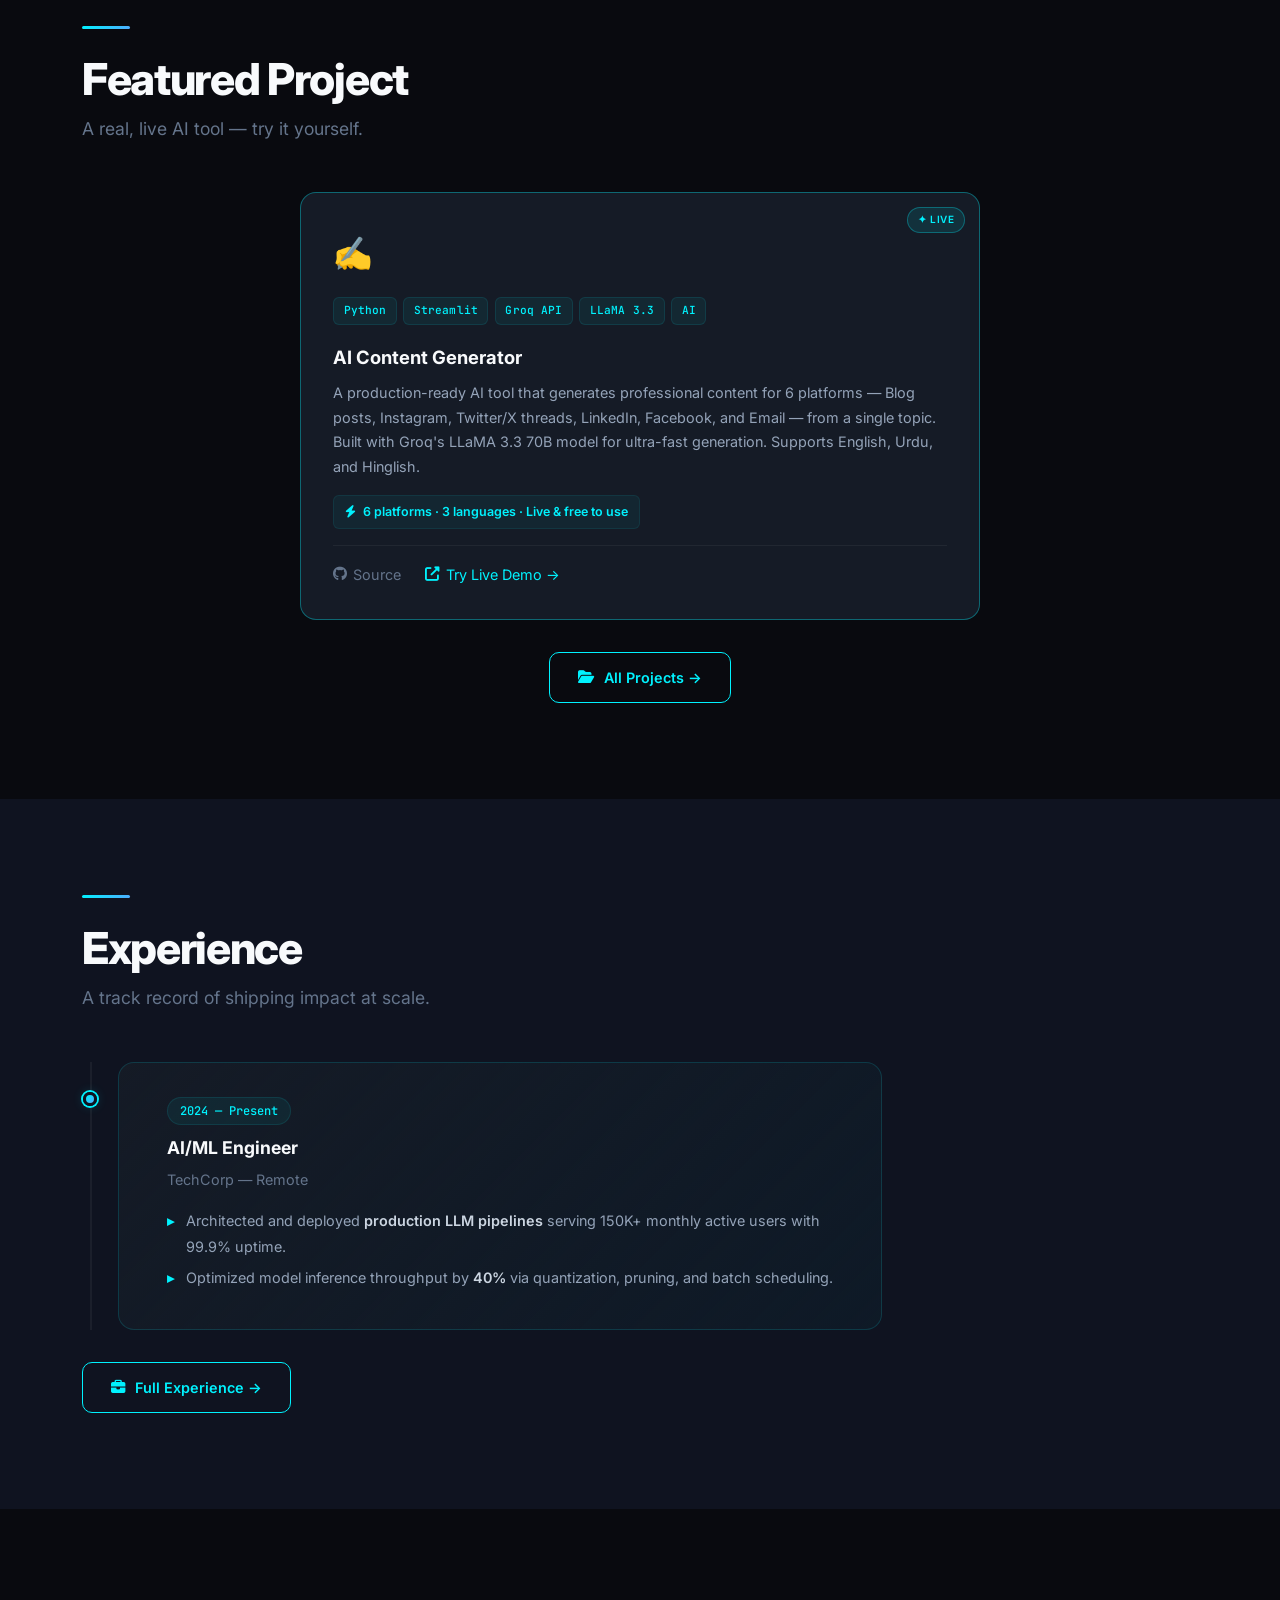
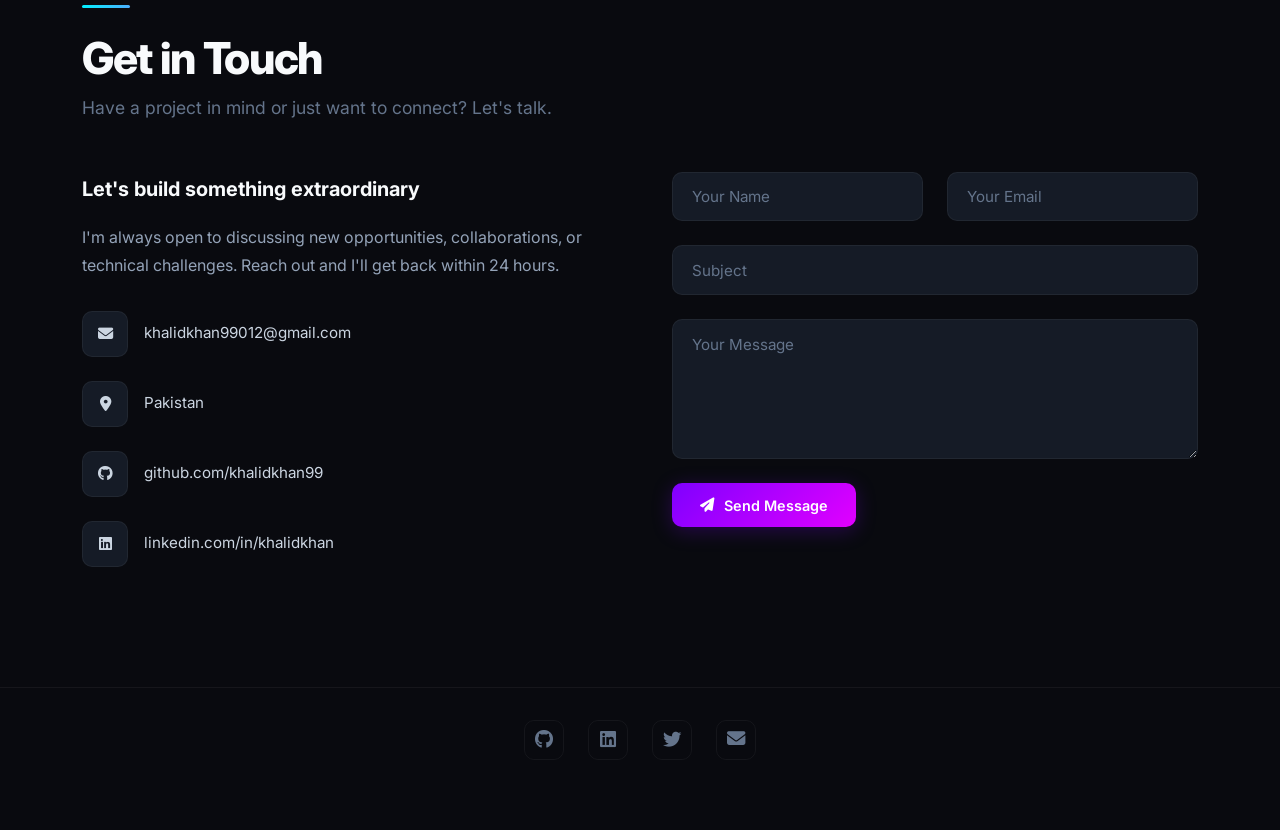
==== commit b3ac3293: "Add files via upload" ====
--- a/index.html
+++ b/index.html
@@ -6,6 +6,11 @@
   <title>Khalid Khan — Software Engineer & AI Developer | Portfolio</title>
   <meta name="description" content="Portfolio of Khalid Khan, a Software Engineer and AI Developer specializing in machine learning, full-stack development, and intelligent systems." />
   <meta name="theme-color" content="#090A0F" />
+  <!-- Open Graph (Social sharing) -->
+  <meta property="og:title" content="Khalid Khan — Software Engineer & AI Developer" />
+  <meta property="og:description" content="Building AI tools that solve real problems. Check out my portfolio." />
+  <meta property="og:type" content="website" />
+  <meta property="og:url" content="https://khalidkhan99.github.io/khalidkhan/" />
   <link rel="preconnect" href="https://fonts.googleapis.com" />
   <link rel="preconnect" href="https://fonts.gstatic.com" crossorigin />
   <link rel="preconnect" href="https://cdnjs.cloudflare.com" />
@@ -84,6 +89,7 @@
     </div>
   </section>
 
+  <!-- ABOUT SECTION -->
   <section class="about" id="about" aria-labelledby="about-heading">
     <div class="container">
       <div class="section__accent-bar reveal" aria-hidden="true"></div>
@@ -91,83 +97,53 @@
       <p class="section__subtitle reveal reveal-delay-2">Engineer by trade. Builder by heart. AI explorer by curiosity.</p>
       <div class="about__grid">
         <div class="about__text reveal">
-          <p>I'm <strong>Khalid Khan</strong> — a Software Engineer with a deep passion for crafting <strong>scalable, production-grade systems</strong> and exploring the frontiers of <strong>Artificial Intelligence</strong>. I thrive at the intersection of engineering excellence and intelligent systems.</p>
-          <p>Currently diving deep into <strong>machine learning</strong>, <strong>deep learning architectures</strong>, and <strong>large language models (LLMs)</strong> while shipping full-stack applications used by thousands. I believe in code that's not just functional — but <strong>elegant, maintainable, and impactful</strong>.</p>
+          <p>I'm <strong>Khalid Khan</strong> — a Software Engineer from <strong>Pakistan</strong> with a deep passion for building <strong>AI-powered tools</strong> that solve real problems. I specialize in crafting scalable systems at the intersection of engineering excellence and intelligent automation.</p>
+          <p>Currently learning and building in the AI space — from <strong>prompt engineering</strong> and <strong>LLM integrations</strong> to full-stack applications. I believe the best way to learn is by shipping real products that people actually use.</p>
         </div>
         <aside class="about__highlights reveal reveal-delay-1" aria-label="Personal highlights">
           <article class="about__highlight-card"><div class="about__highlight-icon" aria-hidden="true">💻</div><div class="about__highlight-number">50+</div><div class="about__highlight-label">Repos Built</div></article>
           <article class="about__highlight-card"><div class="about__highlight-icon" aria-hidden="true">🧠</div><div class="about__highlight-number">8+</div><div class="about__highlight-label">AI Projects</div></article>
           <article class="about__highlight-card"><div class="about__highlight-icon" aria-hidden="true">📚</div><div class="about__highlight-number">∞</div><div class="about__highlight-label">Always Learning</div></article>
-          <article class="about__highlight-card"><div class="about__highlight-icon" aria-hidden="true">🌍</div><div class="about__highlight-number">10+</div><div class="about__highlight-label">Countries Reached</div></article>
+          <article class="about__highlight-card"><div class="about__highlight-icon" aria-hidden="true">🌍</div><div class="about__highlight-number">🇵🇰</div><div class="about__highlight-label">Pakistan</div></article>
         </aside>
       </div>
-      <div style="margin-top: var(--space-lg);"><a href="about.html" class="btn btn--outline"><i class="fas fa-user" aria-hidden="true"></i> Full About Me &rarr;</a></div>
-    </div>
-  </section>
-
-  <section class="skills" id="skills" aria-labelledby="skills-heading">
-    <div class="container">
-      <div class="section__accent-bar reveal" aria-hidden="true"></div>
-      <h2 class="section__heading reveal reveal-delay-1" id="skills-heading">Skills &amp; Technologies</h2>
-      <p class="section__subtitle reveal reveal-delay-2">Core competencies and tools I work with daily.</p>
-      <div class="skills__grid">
-        <article class="skill-category reveal" aria-label="Languages and core technologies">
-          <h3 class="skill-category__title"><i class="fas fa-code" aria-hidden="true"></i> Languages &amp; Core</h3>
-          <div class="skill-item"><div class="skill-item__header"><span class="skill-item__name">Python</span><span class="skill-item__level">95%</span></div><div class="skill-item__bar"><div class="skill-item__fill" data-width="95"></div></div></div>
-          <div class="skill-item"><div class="skill-item__header"><span class="skill-item__name">TypeScript / JavaScript</span><span class="skill-item__level">90%</span></div><div class="skill-item__bar"><div class="skill-item__fill" data-width="90"></div></div></div>
+    </div>
+  </section>
+
+  <!-- FEATURED PROJECT — AI Content Generator -->
+  <section class="projects" id="featured" aria-labelledby="featured-heading" style="padding-top:0">
+    <div class="container">
+      <div class="section__accent-bar reveal" aria-hidden="true"></div>
+      <h2 class="section__heading reveal reveal-delay-1" id="featured-heading">Featured Project</h2>
+      <p class="section__subtitle reveal reveal-delay-2">A real, live AI tool — try it yourself.</p>
+      <div class="projects__grid" style="grid-template-columns: 1fr;">
+        <article class="project-card reveal" aria-label="AI Content Generator — Live Project" style="border-color:rgba(0,242,254,0.35);max-width:680px;margin:0 auto;position:relative;">
+          <div style="position:absolute;top:14px;right:14px;background:rgba(0,242,254,0.1);border:1px solid rgba(0,242,254,0.3);color:#00f2fe;font-size:10px;font-weight:600;padding:3px 10px;border-radius:20px;letter-spacing:.05em;">✦ LIVE</div>
+          <div class="project-card__icon" aria-hidden="true">✍️</div>
+          <div class="project-card__tags"><span class="project-card__tag">Python</span><span class="project-card__tag">Streamlit</span><span class="project-card__tag">Groq API</span><span class="project-card__tag">LLaMA 3.3</span><span class="project-card__tag">AI</span></div>
+          <h3 class="project-card__title">AI Content Generator</h3>
+          <p class="project-card__description">A production-ready AI tool that generates professional content for 6 platforms — Blog posts, Instagram, Twitter/X threads, LinkedIn, Facebook, and Email — from a single topic. Built with Groq's LLaMA 3.3 70B model for ultra-fast generation. Supports English, Urdu, and Hinglish.</p>
+          <div class="project-card__metric" aria-label="Key metric"><i class="fas fa-bolt" aria-hidden="true"></i> 6 platforms · 3 languages · Live & free to use</div>
+          <div class="project-card__links">
+            <a href="https://github.com/khalidkhan99/ai-content-generator" target="_blank" rel="noopener noreferrer" aria-label="View source code"><i class="fab fa-github" aria-hidden="true"></i> Source</a>
+            <a href="https://khalid-ai-studio.streamlit.app" target="_blank" rel="noopener noreferrer" aria-label="Try live demo" style="color:#00f2fe;"><i class="fas fa-external-link-alt" aria-hidden="true"></i> Try Live Demo →</a>
+          </div>
         </article>
-        <article class="skill-category reveal reveal-delay-1" aria-label="AI and machine learning">
-          <h3 class="skill-category__title"><i class="fas fa-brain" aria-hidden="true"></i> AI &amp; Machine Learning</h3>
-          <div class="skill-item"><div class="skill-item__header"><span class="skill-item__name">PyTorch / TensorFlow</span><span class="skill-item__level">88%</span></div><div class="skill-item__bar"><div class="skill-item__fill" data-width="88"></div></div></div>
-          <div class="skill-item"><div class="skill-item__header"><span class="skill-item__name">LLMs / LangChain</span><span class="skill-item__level">84%</span></div><div class="skill-item__bar"><div class="skill-item__fill" data-width="84"></div></div></div>
-        </article>
-      </div>
-      <div style="margin-top: var(--space-xl);"><a href="skills.html" class="btn btn--outline"><i class="fas fa-cogs" aria-hidden="true"></i> Full Skills &rarr;</a></div>
-    </div>
-  </section>
-
-  <section class="projects" id="projects" aria-labelledby="projects-heading">
-    <div class="container">
-      <div class="section__accent-bar reveal" aria-hidden="true"></div>
-      <h2 class="section__heading reveal reveal-delay-1" id="projects-heading">Featured Projects</h2>
-      <p class="section__subtitle reveal reveal-delay-2">Production systems, AI experiments, and open-source work.</p>
-      <div class="projects__grid">
-        <article class="project-card reveal" aria-label="AI Code Assistant project">
-          <div class="project-card__icon" aria-hidden="true">🤖</div>
-          <div class="project-card__tags"><span class="project-card__tag">Python</span><span class="project-card__tag">LangChain</span><span class="project-card__tag">OpenAI</span><span class="project-card__tag">FastAPI</span></div>
-          <h3 class="project-card__title">AI Code Assistant</h3>
-          <p class="project-card__description">Intelligent code completion and refactoring tool powered by fine-tuned LLMs. Supports 10+ languages with context-aware suggestions.</p>
-          <div class="project-card__metric" aria-label="Key metric"><i class="fas fa-bolt" aria-hidden="true"></i> Reduced review time by 40%</div>
-          <div class="project-card__links"><a href="#" aria-label="View source code on GitHub"><i class="fab fa-github" aria-hidden="true"></i> Source</a><a href="#" aria-label="View live demo"><i class="fas fa-external-link-alt" aria-hidden="true"></i> Demo</a></div>
-        </article>
-        <article class="project-card reveal reveal-delay-1" aria-label="Deep Learning Pipeline project">
-          <div class="project-card__icon" aria-hidden="true">🧠</div>
-          <div class="project-card__tags"><span class="project-card__tag">PyTorch</span><span class="project-card__tag">MLflow</span><span class="project-card__tag">Docker</span><span class="project-card__tag">AWS</span></div>
-          <h3 class="project-card__title">Deep Learning Pipeline</h3>
-          <p class="project-card__description">End-to-end pipeline for image classification with custom architectures, automated data augmentation, and full MLOps deployment on cloud infrastructure.</p>
-          <div class="project-card__metric" aria-label="Key metric"><i class="fas fa-chart-line" aria-hidden="true"></i> 94.3% accuracy on ImageNet-1K</div>
-          <div class="project-card__links"><a href="#" aria-label="View source code on GitHub"><i class="fab fa-github" aria-hidden="true"></i> Source</a><a href="#" aria-label="View live demo"><i class="fas fa-external-link-alt" aria-hidden="true"></i> Demo</a></div>
-        </article>
-        <article class="project-card reveal" aria-label="AI Chatbot project">
-          <div class="project-card__icon" aria-hidden="true">💬</div>
-          <div class="project-card__tags"><span class="project-card__tag">Python</span><span class="project-card__tag">Ollama</span><span class="project-card__tag">Mistral</span><span class="project-card__tag">Rich</span></div>
-          <h3 class="project-card__title">AI Chatbot</h3>
-          <p class="project-card__description">Local terminal-based AI assistant powered by Ollama (Mistral 7B) with streaming responses, conversation history, save/load sessions, and a polished CLI interface built with Python and Rich.</p>
-          <div class="project-card__metric" aria-label="Key metric"><i class="fas fa-bolt" aria-hidden="true"></i> Streaming responses under 200ms</div>
-          <div class="project-card__links"><a href="#" aria-label="View source code on GitHub"><i class="fab fa-github" aria-hidden="true"></i> Source</a><a href="#" aria-label="View live demo"><i class="fas fa-external-link-alt" aria-hidden="true"></i> Demo</a></div>
-        </article>
-      </div>
-      <div style="margin-top: var(--space-xl);"><a href="projects.html" class="btn btn--outline"><i class="fas fa-folder-open" aria-hidden="true"></i> All Projects &rarr;</a></div>
-    </div>
-  </section>
-
+      </div>
+      <div style="margin-top: var(--space-xl); text-align:center;">
+        <a href="projects.html" class="btn btn--outline"><i class="fas fa-folder-open" aria-hidden="true"></i> All Projects &rarr;</a>
+      </div>
+    </div>
+  </section>
+
+  <!-- EXPERIENCE -->
   <section class="experience" id="experience" aria-labelledby="experience-heading">
     <div class="container">
       <div class="section__accent-bar reveal" aria-hidden="true"></div>
       <h2 class="section__heading reveal reveal-delay-1" id="experience-heading">Experience</h2>
       <p class="section__subtitle reveal reveal-delay-2">A track record of shipping impact at scale.</p>
       <div class="timeline" role="list" aria-label="Professional experience timeline">
-        <article class="timeline__item timeline__item--current reveal" role="listitem" aria-label="Current role: AI/ML Engineer at TechCorp">
+        <article class="timeline__item timeline__item--current reveal" role="listitem">
           <span class="timeline__date">2024 — Present</span>
           <h3 class="timeline__role">AI/ML Engineer</h3>
           <p class="timeline__company">TechCorp — Remote</p>
@@ -177,10 +153,13 @@
           </ul>
         </article>
       </div>
-      <div style="margin-top: var(--space-xl);"><a href="experience.html" class="btn btn--outline"><i class="fas fa-briefcase" aria-hidden="true"></i> Full Experience &rarr;</a></div>
-    </div>
-  </section>
-
+      <div style="margin-top: var(--space-xl);">
+        <a href="experience.html" class="btn btn--outline"><i class="fas fa-briefcase" aria-hidden="true"></i> Full Experience &rarr;</a>
+      </div>
+    </div>
+  </section>
+
+  <!-- CONTACT -->
   <section class="contact" id="contact" aria-labelledby="contact-heading">
     <div class="container">
       <div class="section__accent-bar reveal" aria-hidden="true"></div>
@@ -192,14 +171,14 @@
           <p class="contact__info-text reveal reveal-delay-1">I'm always open to discussing new opportunities, collaborations, or technical challenges. Reach out and I'll get back within 24 hours.</p>
           <div class="contact__item reveal"><span class="contact__item-icon" aria-hidden="true"><i class="fas fa-envelope"></i></span><a href="mailto:khalidkhan99012@gmail.com">khalidkhan99012@gmail.com</a></div>
           <div class="contact__item reveal reveal-delay-1"><span class="contact__item-icon" aria-hidden="true"><i class="fas fa-map-marker-alt"></i></span><span>Pakistan</span></div>
-          <div class="contact__item reveal reveal-delay-2"><span class="contact__item-icon" aria-hidden="true"><i class="fab fa-github"></i></span><a href="https://github.com/khalidkhan" target="_blank" rel="noopener noreferrer">github.com/khalidkhan</a></div>
+          <div class="contact__item reveal reveal-delay-2"><span class="contact__item-icon" aria-hidden="true"><i class="fab fa-github"></i></span><a href="https://github.com/khalidkhan99" target="_blank" rel="noopener noreferrer">github.com/khalidkhan99</a></div>
           <div class="contact__item reveal reveal-delay-3"><span class="contact__item-icon" aria-hidden="true"><i class="fab fa-linkedin"></i></span><a href="https://linkedin.com/in/khalidkhan" target="_blank" rel="noopener noreferrer">linkedin.com/in/khalidkhan</a></div>
         </div>
         <form class="contact__form reveal" id="contactFormHome" action="https://formsubmit.co/khalidkhan99012@gmail.com" method="POST" novalidate aria-label="Contact form">
-          <input type="hidden" name="_subject" value="New Portfolio Message from Khalid Khan" />
+          <input type="hidden" name="_subject" value="New Portfolio Message — Khalid Khan" />
           <input type="hidden" name="_template" value="table" />
           <input type="hidden" name="_captcha" value="true" />
-          <input type="hidden" name="_next" value="contact.html" />
+          <input type="hidden" name="_next" value="https://khalidkhan99.github.io/khalidkhan/contact.html" />
           <div class="contact__form-row">
             <label for="formNameHome" class="sr-only">Your name</label>
             <input type="text" id="formNameHome" name="name" placeholder="Your Name" required aria-required="true" />
@@ -222,7 +201,7 @@
 <footer class="site-footer" role="contentinfo">
   <div class="container">
     <div class="social-links reveal">
-      <a href="https://github.com/khalidkhan" target="_blank" rel="noopener noreferrer" aria-label="GitHub"><i class="fab fa-github" aria-hidden="true"></i></a>
+      <a href="https://github.com/khalidkhan99" target="_blank" rel="noopener noreferrer" aria-label="GitHub"><i class="fab fa-github" aria-hidden="true"></i></a>
       <a href="https://linkedin.com/in/khalidkhan" target="_blank" rel="noopener noreferrer" aria-label="LinkedIn"><i class="fab fa-linkedin" aria-hidden="true"></i></a>
       <a href="https://twitter.com/khalidkhan" target="_blank" rel="noopener noreferrer" aria-label="Twitter"><i class="fab fa-twitter" aria-hidden="true"></i></a>
       <a href="mailto:khalidkhan99012@gmail.com" aria-label="Email"><i class="fas fa-envelope" aria-hidden="true"></i></a>
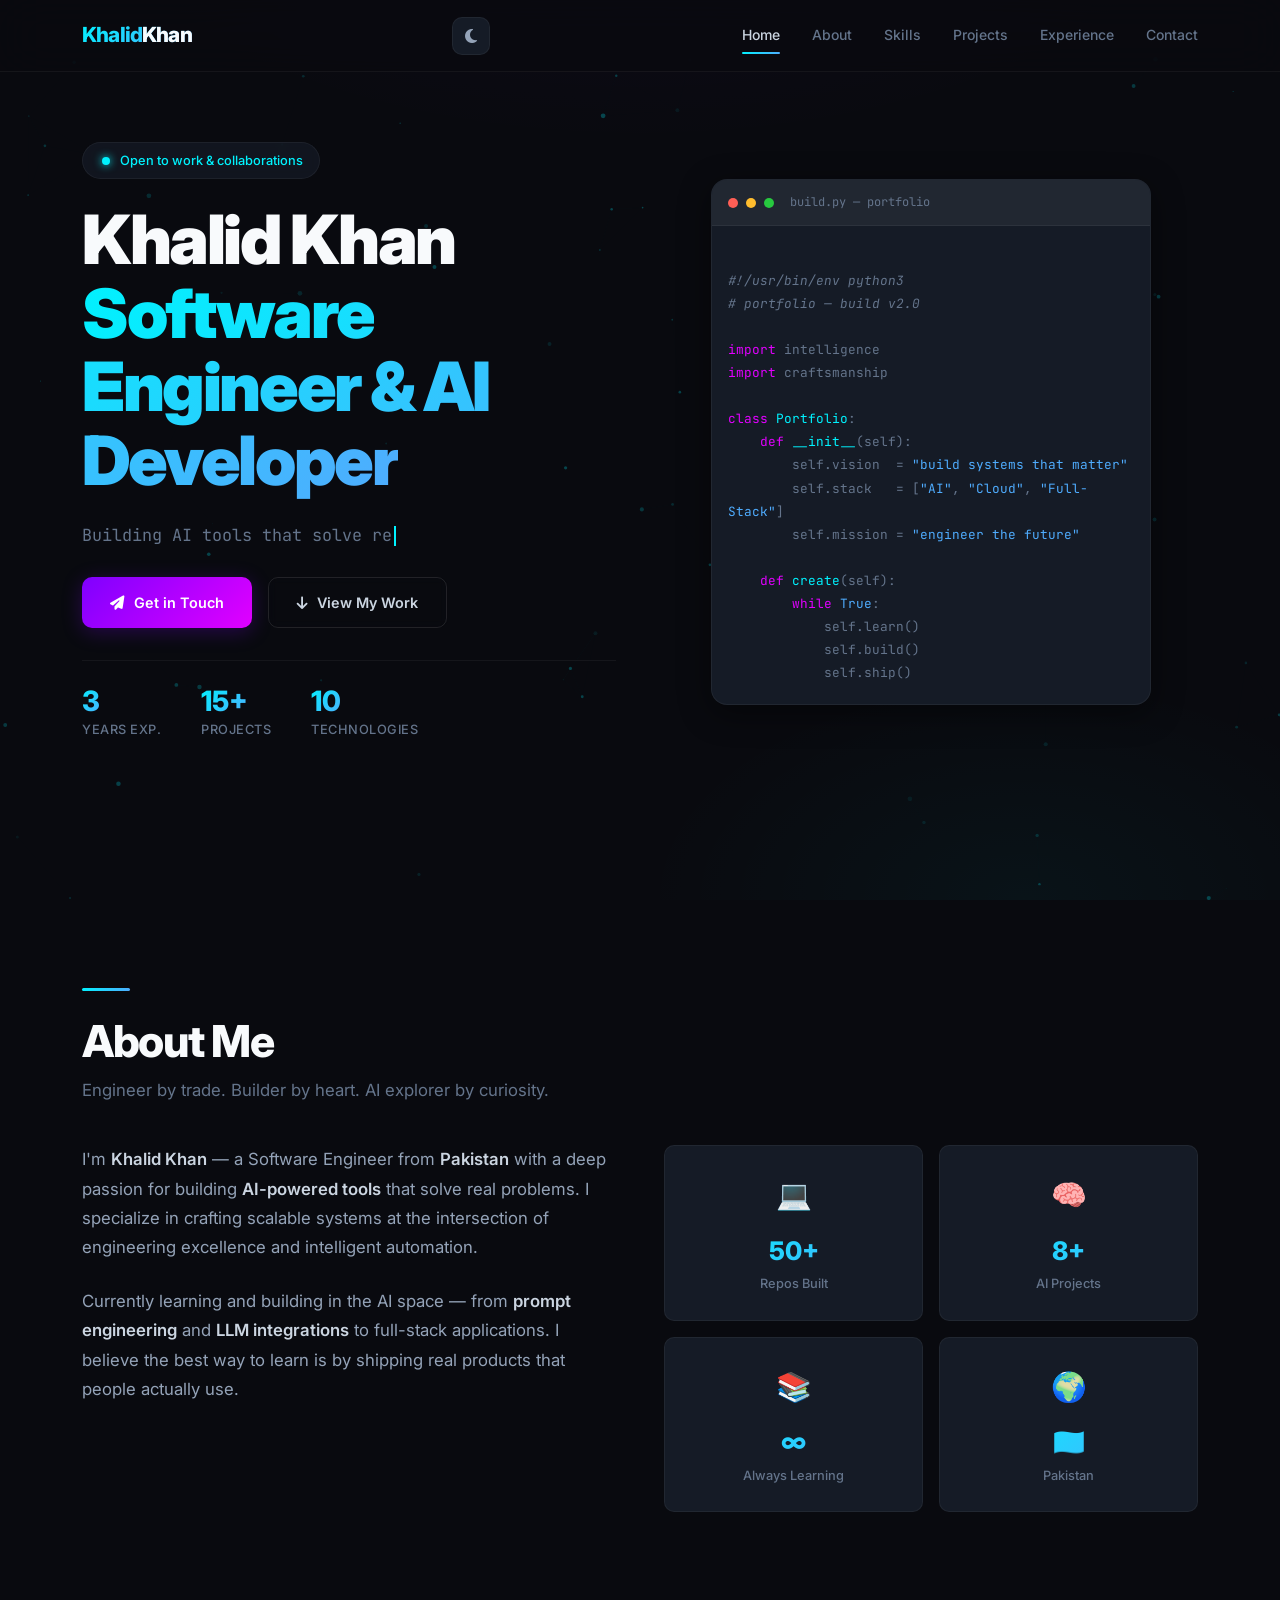
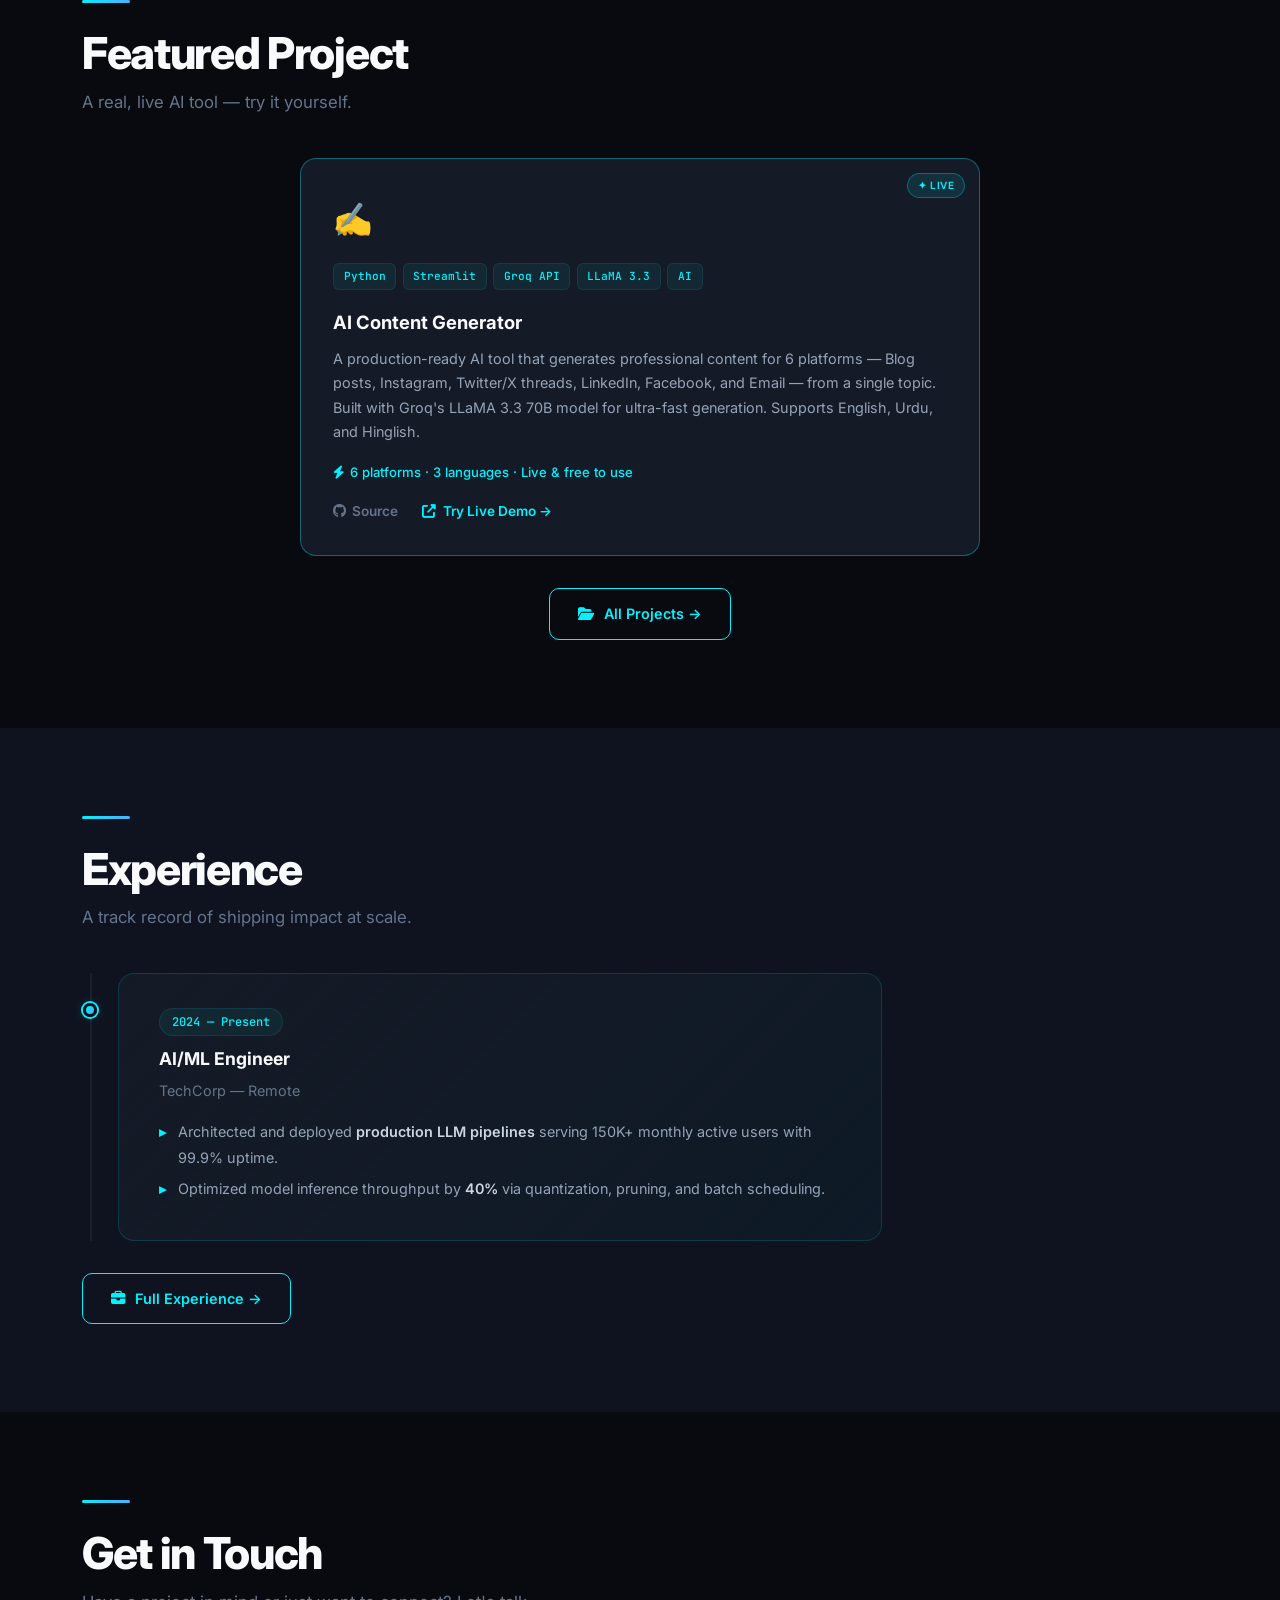
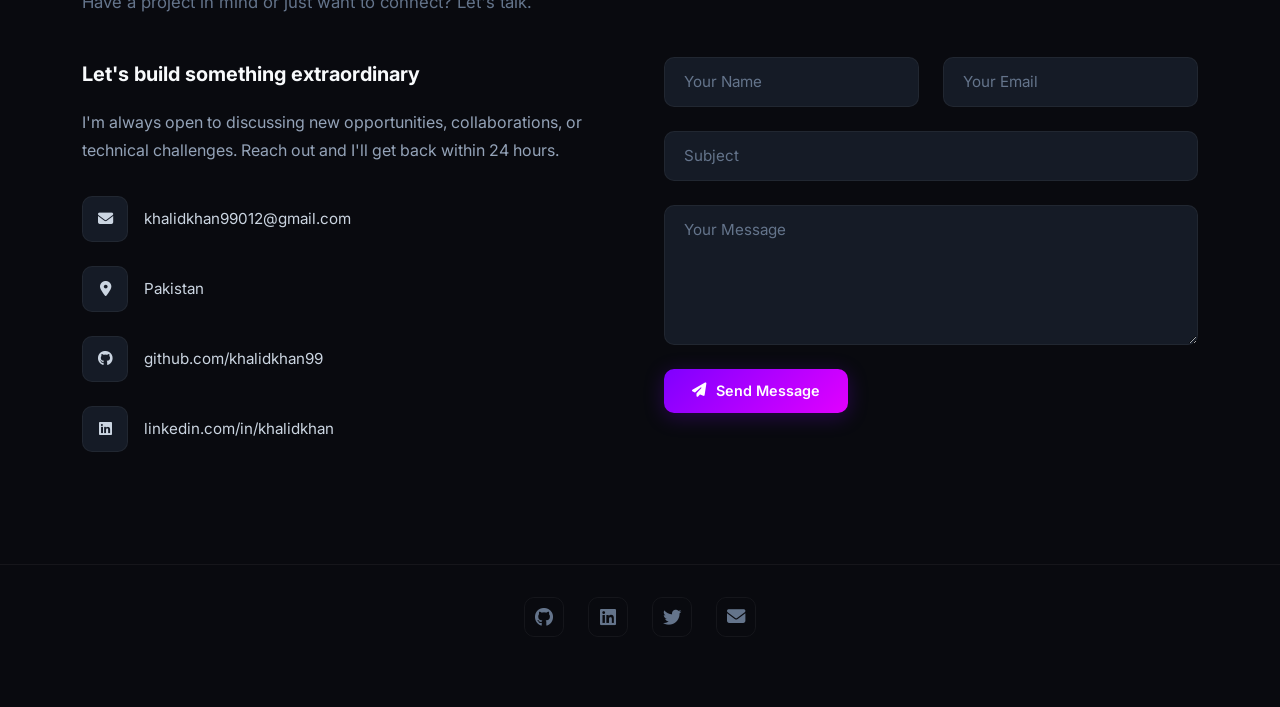
==== commit 5fe42ad3: "Add files via upload" ====
--- a/index.html
+++ b/index.html
@@ -126,7 +126,7 @@
           <div class="project-card__metric" aria-label="Key metric"><i class="fas fa-bolt" aria-hidden="true"></i> 6 platforms · 3 languages · Live & free to use</div>
           <div class="project-card__links">
             <a href="https://github.com/khalidkhan99/ai-content-generator" target="_blank" rel="noopener noreferrer" aria-label="View source code"><i class="fab fa-github" aria-hidden="true"></i> Source</a>
-            <a href="https://khalid-ai-studio.streamlit.app" target="_blank" rel="noopener noreferrer" aria-label="Try live demo" style="color:#00f2fe;"><i class="fas fa-external-link-alt" aria-hidden="true"></i> Try Live Demo →</a>
+            <a href="https://khalid-chatbot.streamlit.app" target="_blank" rel="noopener noreferrer" aria-label="Try live demo" style="color:#00f2fe;"><i class="fas fa-external-link-alt" aria-hidden="true"></i> Try Live Demo →</a>
           </div>
         </article>
       </div>
--- a/style.css
+++ b/style.css
@@ -4,60 +4,54 @@
   --bg-card:        #151B26;
   --bg-card-hover:  #1A2232;
   --bg-glass:       rgba(21, 27, 38, 0.72);
-
   --border-subtle:  rgba(255, 255, 255, 0.05);
   --border-hover:   rgba(255, 255, 255, 0.10);
   --border-focus:   rgba(0, 242, 254, 0.50);
-
   --cyan-from:      #00F2FE;
   --cyan-to:        #4FACFE;
   --cyan-grad:      linear-gradient(135deg, #00F2FE, #4FACFE);
   --purple-from:    #7F00FF;
   --purple-to:      #E100FF;
   --purple-grad:    linear-gradient(135deg, #7F00FF, #E100FF);
-
   --shadow-card:    0 8px 32px rgba(0, 0, 0, 0.45);
   --shadow-elevated: 0 16px 48px rgba(0, 0, 0, 0.55);
   --glow-cyan:      0 0 24px rgba(0, 242, 254, 0.20);
   --glow-purple:    0 0 32px rgba(127, 0, 255, 0.30);
-
   --text-heading:   #F8FAFC;
   --text-body:      #94A3B8;
   --text-bright:    #CBD5E1;
   --text-dim:       #64748B;
-
+  --text-accent:    #00F2FE;
+  --text-accent-grad: linear-gradient(135deg, #00F2FE, #4FACFE);
+  --particle-opacity: 0.55;
+
+  /* ── SPACING — tighter & consistent ── */
   --space-xs:   0.25rem;
   --space-sm:   0.5rem;
   --space-md:   1rem;
   --space-lg:   1.5rem;
   --space-xl:   2rem;
-  --space-2xl:  3rem;
-  --space-3xl:  4rem;
-  --space-4xl:  6rem;
-  --space-5xl:  8rem;
+  --space-2xl:  2.5rem;
+  --space-3xl:  3rem;
+  --space-4xl:  4rem;
+  --space-5xl:  5.5rem;
 
   --radius-sm:  6px;
   --radius-md:  10px;
   --radius-lg:  16px;
   --radius-xl:  20px;
   --radius-full: 9999px;
-
   --ease-out:    cubic-bezier(0.4, 0, 0.2, 1);
   --ease-inout:  cubic-bezier(0.65, 0, 0.35, 1);
   --transition:  0.35s var(--ease-out);
-
   --font-sans:   'Inter', -apple-system, BlinkMacSystemFont, 'Segoe UI', sans-serif;
   --font-mono:   'JetBrains Mono', 'Fira Code', monospace;
-
   --header-bg:      rgba(9, 10, 15, 0.78);
   --nav-mobile-bg:  rgba(9, 10, 15, 0.96);
   --code-kw:        var(--purple-to);
   --code-fn:        var(--cyan-from);
   --code-str:       var(--cyan-to);
   --code-num:       var(--cyan-to);
-  --text-accent:        #00F2FE;
-  --text-accent-grad:   linear-gradient(135deg, #00F2FE, #4FACFE);
-  --particle-opacity:   0.55;
 }
 
 [data-theme="light"] {
@@ -66,21 +60,17 @@
   --bg-card:        #FFFFFF;
   --bg-card-hover:  #F0F2F8;
   --bg-glass:       rgba(255, 255, 255, 0.82);
-
   --border-subtle:  rgba(0, 0, 0, 0.07);
   --border-hover:   rgba(0, 0, 0, 0.14);
   --border-focus:   rgba(0, 242, 254, 0.60);
-
   --shadow-card:    0 8px 32px rgba(0, 0, 0, 0.07);
   --shadow-elevated: 0 16px 48px rgba(0, 0, 0, 0.10);
   --glow-cyan:      0 0 24px rgba(0, 242, 254, 0.15);
   --glow-purple:    0 0 32px rgba(127, 0, 255, 0.20);
-
   --text-heading:   #0F172A;
   --text-body:      #334155;
   --text-bright:    #1E293B;
   --text-dim:       #64748B;
-
   --header-bg:      rgba(244, 246, 250, 0.82);
   --nav-mobile-bg:  rgba(244, 246, 250, 0.96);
   --code-kw:        #7C3AED;
@@ -93,9 +83,7 @@
 }
 
 *, *::before, *::after { margin: 0; padding: 0; box-sizing: border-box; }
-
 html { scroll-behavior: smooth; -webkit-text-size-adjust: 100%; }
-
 body {
   font-family: var(--font-sans);
   font-size: 1rem;
@@ -116,210 +104,106 @@
 ::-webkit-scrollbar-track { background: var(--bg-deep); }
 ::-webkit-scrollbar-thumb { background: var(--bg-card); border-radius: var(--radius-full); border: 2px solid var(--bg-deep); }
 ::-webkit-scrollbar-thumb:hover { background: var(--text-dim); }
-
 :focus-visible { outline: 2px solid var(--cyan-from); outline-offset: 2px; border-radius: var(--radius-sm); }
-
 ::selection { background: rgba(127, 0, 255, 0.35); color: var(--text-heading); }
-
 img { max-width: 100%; height: auto; display: block; }
 a { color: inherit; text-decoration: none; }
 ul, ol { list-style: none; }
 
-#particles-canvas {
-  position: fixed; inset: 0; z-index: 0; pointer-events: none; opacity: var(--particle-opacity);
-}
-
-.container {
-  max-width: 1180px; margin: 0 auto; padding: 0 var(--space-xl); position: relative; z-index: 1;
-}
-
-section { padding: var(--space-4xl) 0; position: relative; z-index: 1; }
-
-@media (max-width: 768px) { section { padding: var(--space-3xl) 0; } .container { padding: 0 var(--space-lg); } }
-
-.section__accent-bar {
-  width: 3rem; height: 3px; border-radius: var(--radius-full);
-  background: var(--cyan-grad); margin-bottom: var(--space-lg);
-}
-
-.section__heading {
-  font-size: clamp(2rem, 4vw, 2.75rem); font-weight: 800; letter-spacing: -0.03em;
-  color: var(--text-heading); line-height: 1.2; margin-bottom: var(--space-sm);
-}
-
-.section__subtitle {
-  font-size: 1.1rem; color: var(--text-dim); margin-bottom: var(--space-2xl); max-width: 36rem;
-}
-
-.site-header {
-  position: fixed; top: 0; left: 0; right: 0; z-index: 100; height: 72px;
-  display: flex; align-items: center;
-  background: var(--header-bg);
-  backdrop-filter: blur(24px) saturate(1.4);
-  -webkit-backdrop-filter: blur(24px) saturate(1.4);
-  border-bottom: 1px solid var(--border-subtle);
-  transition: background var(--transition), border-color var(--transition);
-}
-
+#particles-canvas { position: fixed; inset: 0; z-index: 0; pointer-events: none; opacity: var(--particle-opacity); }
+
+.container { max-width: 1180px; margin: 0 auto; padding: 0 var(--space-xl); position: relative; z-index: 1; }
+
+/* ── Section spacing — FIXED: consistent padding ── */
+section { padding: var(--space-5xl) 0; position: relative; z-index: 1; }
+@media (max-width: 768px) { section { padding: var(--space-4xl) 0; } .container { padding: 0 var(--space-lg); } }
+
+.section__accent-bar { width: 3rem; height: 3px; border-radius: var(--radius-full); background: var(--cyan-grad); margin-bottom: var(--space-lg); }
+.section__heading { font-size: clamp(2rem, 4vw, 2.75rem); font-weight: 800; letter-spacing: -0.03em; color: var(--text-heading); line-height: 1.2; margin-bottom: var(--space-sm); }
+.section__subtitle { font-size: 1.05rem; color: var(--text-dim); margin-bottom: var(--space-2xl); max-width: 36rem; }
+
+/* ── Header ── */
+.site-header { position: fixed; top: 0; left: 0; right: 0; z-index: 100; height: 72px; display: flex; align-items: center; background: var(--header-bg); backdrop-filter: blur(24px) saturate(1.4); -webkit-backdrop-filter: blur(24px) saturate(1.4); border-bottom: 1px solid var(--border-subtle); transition: background var(--transition), border-color var(--transition); }
 .site-header > .container { display: flex; align-items: center; justify-content: space-between; width: 100%; }
-
-.site-header .logo {
-  font-weight: 800; font-size: 1.3rem; letter-spacing: -0.04em;
-  background: var(--cyan-grad);
-  -webkit-background-clip: text; -webkit-text-fill-color: transparent; background-clip: text;
-}
-
+.site-header .logo { font-weight: 800; font-size: 1.3rem; letter-spacing: -0.04em; background: var(--cyan-grad); -webkit-background-clip: text; -webkit-text-fill-color: transparent; background-clip: text; }
 .site-header .logo span { -webkit-text-fill-color: var(--text-heading); color: var(--text-heading); }
-
 .nav__list { display: flex; align-items: center; gap: var(--space-xl); }
-
-.nav__list a {
-  font-size: 0.875rem; font-weight: 500; color: var(--text-dim);
-  position: relative; padding: var(--space-xs) 0; transition: color var(--transition);
-}
-.nav__list a::after {
-  content: ''; position: absolute; bottom: -2px; left: 0;
-  width: 0; height: 2px; background: var(--cyan-grad);
-  border-radius: var(--radius-full); transition: width var(--transition);
-}
+.nav__list a { font-size: 0.875rem; font-weight: 500; color: var(--text-dim); position: relative; padding: var(--space-xs) 0; transition: color var(--transition); }
+.nav__list a::after { content: ''; position: absolute; bottom: -2px; left: 0; width: 0; height: 2px; background: var(--cyan-grad); border-radius: var(--radius-full); transition: width var(--transition); }
 .nav__list a:hover { color: var(--text-bright); }
 .nav__list a:hover::after { width: 100%; }
-.nav__list a:focus-visible { outline-offset: 6px; }
-
 .nav__list a.active { color: var(--text-bright); }
 .nav__list a.active::after { width: 100%; }
-
-.nav__toggle {
-  display: none; background: none; border: none; color: var(--text-heading);
-  font-size: 1.4rem; cursor: pointer; padding: var(--space-sm); border-radius: var(--radius-sm);
-}
-.nav__toggle:focus-visible { outline: 2px solid var(--cyan-from); outline-offset: 2px; }
-
-.theme-toggle {
-  display: inline-flex; align-items: center; justify-content: center;
-  width: 38px; height: 38px; border-radius: var(--radius-md);
-  border: 1px solid var(--border-subtle); background: var(--bg-card);
-  color: var(--text-body); cursor: pointer; font-size: 1rem;
-  transition: all var(--transition); margin-left: var(--space-sm);
-}
+.nav__toggle { display: none; background: none; border: none; color: var(--text-heading); font-size: 1.4rem; cursor: pointer; padding: var(--space-sm); border-radius: var(--radius-sm); }
+.theme-toggle { display: inline-flex; align-items: center; justify-content: center; width: 38px; height: 38px; border-radius: var(--radius-md); border: 1px solid var(--border-subtle); background: var(--bg-card); color: var(--text-body); cursor: pointer; font-size: 1rem; transition: all var(--transition); margin-left: var(--space-sm); }
 .theme-toggle:hover { border-color: var(--cyan-from); color: var(--text-accent); box-shadow: var(--glow-cyan); }
-.theme-toggle:focus-visible { outline: 2px solid var(--cyan-from); outline-offset: 2px; }
 
 @media (max-width: 768px) {
   .theme-toggle { margin-left: auto; margin-right: var(--space-sm); }
   .nav__toggle { display: block; }
-  .nav__list {
-    position: fixed; top: 72px; left: 0; right: 0;
-    flex-direction: column; gap: var(--space-lg); padding: var(--space-xl);
-    background: var(--nav-mobile-bg); backdrop-filter: blur(24px);
-    border-bottom: 1px solid var(--border-subtle);
-    transform: translateY(-110%); opacity: 0; pointer-events: none;
-    transition: transform 0.4s var(--ease-out), opacity 0.3s var(--ease-out);
-  }
+  .nav__list { position: fixed; top: 72px; left: 0; right: 0; flex-direction: column; gap: var(--space-lg); padding: var(--space-xl); background: var(--nav-mobile-bg); backdrop-filter: blur(24px); border-bottom: 1px solid var(--border-subtle); transform: translateY(-110%); opacity: 0; pointer-events: none; transition: transform 0.4s var(--ease-out), opacity 0.3s var(--ease-out); }
   .nav__list--open { transform: translateY(0); opacity: 1; pointer-events: auto; }
 }
 
+/* ── Hero ── */
 .hero { min-height: 100vh; display: flex; align-items: center; padding-top: 72px; }
 .hero__grid { display: grid; grid-template-columns: 1fr 1fr; gap: var(--space-3xl); align-items: center; }
 .hero__content { position: relative; z-index: 2; }
-
-.hero__badge {
-  display: inline-flex; align-items: center; gap: 0.6rem;
-  background: var(--bg-glass); border: 1px solid var(--border-subtle);
-  border-radius: var(--radius-full); padding: 0.4rem 1rem 0.4rem 1.2rem;
-  font-size: 0.8rem; font-weight: 500; color: var(--text-accent);
-  margin-bottom: var(--space-xl); backdrop-filter: blur(4px);
-}
-
-.hero__badge-dot {
-  width: 8px; height: 8px; border-radius: 50%;
-  background: var(--cyan-from); box-shadow: 0 0 8px var(--cyan-from);
-  animation: pulse-dot 2s ease-in-out infinite;
-}
+.hero__badge { display: inline-flex; align-items: center; gap: 0.6rem; background: var(--bg-glass); border: 1px solid var(--border-subtle); border-radius: var(--radius-full); padding: 0.4rem 1rem 0.4rem 1.2rem; font-size: 0.8rem; font-weight: 500; color: var(--text-accent); margin-bottom: var(--space-lg); backdrop-filter: blur(4px); }
+.hero__badge-dot { width: 8px; height: 8px; border-radius: 50%; background: var(--cyan-from); box-shadow: 0 0 8px var(--cyan-from); animation: pulse-dot 2s ease-in-out infinite; }
 @keyframes pulse-dot { 0%, 100% { opacity: 1; transform: scale(1); } 50% { opacity: 0.35; transform: scale(0.85); } }
-
-.hero__headline {
-  font-size: clamp(2.5rem, 6vw, 4.25rem); font-weight: 900;
-  letter-spacing: -0.035em; line-height: 1.08;
-  color: var(--text-heading); margin-bottom: var(--space-lg);
-}
-.hero__headline .gradient-text {
-  background: var(--text-accent-grad);
-  -webkit-background-clip: text; -webkit-text-fill-color: transparent; background-clip: text;
-}
-
-.hero__typewrap { font-family: var(--font-mono); font-size: 1.05rem; color: var(--text-dim); margin-bottom: var(--space-xl); min-height: 2rem; }
+.hero__headline { font-size: clamp(2.5rem, 6vw, 4.25rem); font-weight: 900; letter-spacing: -0.035em; line-height: 1.08; color: var(--text-heading); margin-bottom: var(--space-lg); }
+.hero__headline .gradient-text { background: var(--text-accent-grad); -webkit-background-clip: text; -webkit-text-fill-color: transparent; background-clip: text; }
+.hero__typewrap { font-family: var(--font-mono); font-size: 1.05rem; color: var(--text-dim); margin-bottom: var(--space-lg); min-height: 2rem; }
 .hero__typewrap .cursor { display: inline-block; width: 2px; height: 1.2em; background: var(--cyan-from); margin-left: 2px; animation: blink 0.75s step-end infinite; vertical-align: text-bottom; }
 @keyframes blink { 50% { opacity: 0; } }
-
-.hero__actions { display: flex; gap: var(--space-md); flex-wrap: wrap; margin-bottom: var(--space-2xl); }
-
-.btn {
-  display: inline-flex; align-items: center; justify-content: center; gap: 0.6rem;
-  padding: 0.75rem 1.75rem; border-radius: var(--radius-md); font-weight: 600;
-  font-size: 0.9rem; font-family: var(--font-sans); border: none; cursor: pointer;
-  transition: all 0.35s var(--ease-out); text-decoration: none; position: relative; overflow: hidden;
-  min-height: 44px;
-}
+.hero__actions { display: flex; gap: var(--space-md); flex-wrap: wrap; margin-bottom: var(--space-xl); }
+.btn { display: inline-flex; align-items: center; justify-content: center; gap: 0.6rem; padding: 0.75rem 1.75rem; border-radius: var(--radius-md); font-weight: 600; font-size: 0.9rem; font-family: var(--font-sans); border: none; cursor: pointer; transition: all 0.35s var(--ease-out); text-decoration: none; position: relative; overflow: hidden; min-height: 44px; }
 .btn:focus-visible { outline: 2px solid var(--cyan-from); outline-offset: 2px; }
-
 .btn--primary { background: var(--purple-grad); color: #fff; box-shadow: 0 4px 20px rgba(127, 0, 255, 0.25); }
 .btn--primary:hover { transform: translateY(-2px); box-shadow: var(--glow-purple), 0 8px 28px rgba(127, 0, 255, 0.30); }
-
 .btn--secondary { background: transparent; color: var(--text-bright); border: 1px solid var(--border-hover); backdrop-filter: blur(4px); }
 .btn--secondary:hover { background: var(--bg-card); border-color: var(--text-accent); transform: translateY(-2px); box-shadow: var(--glow-cyan); }
-
 .btn--outline { background: transparent; color: var(--text-accent); border: 1px solid var(--text-accent); }
 .btn--outline:hover { background: var(--text-accent); color: #fff; transform: translateY(-2px); box-shadow: var(--glow-cyan); }
-
 .hero__stats { display: flex; gap: var(--space-2xl); padding-top: var(--space-lg); border-top: 1px solid var(--border-subtle); }
 .hero__stat-value { font-size: 1.75rem; font-weight: 800; background: var(--text-accent-grad); -webkit-background-clip: text; -webkit-text-fill-color: transparent; background-clip: text; line-height: 1.2; }
 .hero__stat-label { font-size: 0.8rem; color: var(--text-dim); font-weight: 500; text-transform: uppercase; letter-spacing: 0.04em; }
-
 .hero__visual { display: flex; justify-content: center; align-items: center; position: relative; }
-
 .hero__code-window { width: 100%; max-width: 440px; background: var(--bg-card); border: 1px solid var(--border-subtle); border-radius: var(--radius-lg); overflow: hidden; box-shadow: var(--shadow-card); transition: transform 0.5s var(--ease-out); }
 .hero__code-window:hover { transform: scale(1.02) translateY(-6px); }
-
 .code-window__header { display: flex; align-items: center; gap: 0.5rem; padding: 0.75rem 1rem; background: var(--border-subtle); border-bottom: 1px solid var(--border-subtle); }
 .code-window__dot { width: 10px; height: 10px; border-radius: 50%; }
 .code-window__dot--red { background: #FF5F56; }
 .code-window__dot--yellow { background: #FFBD2E; }
 .code-window__dot--green { background: #27C93F; }
 .code-window__title { font-family: var(--font-mono); font-size: 0.75rem; color: var(--text-dim); margin-left: var(--space-sm); }
-
 .code-window__body { padding: 1.25rem 1rem; font-family: var(--font-mono); font-size: 0.8rem; line-height: 1.8; color: var(--text-dim); white-space: pre-wrap; overflow-x: auto; }
 .code-window__body .kw { color: var(--code-kw); }
 .code-window__body .fn { color: var(--code-fn); }
 .code-window__body .str { color: var(--code-str); }
 .code-window__body .cm { color: var(--text-dim); font-style: italic; }
 .code-window__body .num { color: var(--code-num); }
-
 @media (max-width: 1024px) { .hero__grid { grid-template-columns: 1fr; gap: var(--space-xl); } .hero__visual { display: none; } .hero__stats { gap: var(--space-lg); flex-wrap: wrap; } }
 
+/* ── About ── */
 .about__grid { display: grid; grid-template-columns: 1fr 1fr; gap: var(--space-3xl); align-items: start; }
 .about__text p { color: var(--text-body); margin-bottom: var(--space-lg); font-size: 1.05rem; }
 .about__text strong { color: var(--text-bright); font-weight: 600; }
-
 .about__highlights { display: grid; grid-template-columns: 1fr 1fr; gap: var(--space-md); }
 .about__highlight-card { background: var(--bg-card); border: 1px solid var(--border-subtle); border-radius: var(--radius-md); padding: var(--space-lg); text-align: center; transition: transform var(--transition), border-color var(--transition); }
 .about__highlight-card:hover { transform: translateY(-6px); border-color: rgba(0, 242, 254, 0.20); }
 .about__highlight-icon { font-size: 1.8rem; margin-bottom: var(--space-sm); }
 .about__highlight-number { font-size: 1.6rem; font-weight: 800; background: var(--text-accent-grad); -webkit-background-clip: text; -webkit-text-fill-color: transparent; background-clip: text; }
 .about__highlight-label { font-size: 0.8rem; color: var(--text-dim); font-weight: 500; }
-
-@media (max-width: 768px) {
-  .about__grid { grid-template-columns: 1fr; gap: var(--space-xl); }
-  .about__highlights { grid-template-columns: 1fr 1fr; }
-}
-
+@media (max-width: 768px) { .about__grid { grid-template-columns: 1fr; gap: var(--space-xl); } .about__highlights { grid-template-columns: 1fr 1fr; } }
+
+/* ── Skills ── */
 .skills { background: var(--bg-surface); }
 .skills__grid { display: grid; grid-template-columns: repeat(auto-fit, minmax(280px, 1fr)); gap: var(--space-xl); }
-
 .skill-category { background: var(--bg-card); border: 1px solid var(--border-subtle); border-radius: var(--radius-lg); padding: var(--space-xl); transition: border-color var(--transition), transform var(--transition); }
 .skill-category:hover { border-color: rgba(0, 242, 254, 0.12); transform: translateY(-4px); }
 .skill-category__title { font-size: 1.05rem; font-weight: 700; color: var(--text-accent); margin-bottom: var(--space-lg); display: flex; align-items: center; gap: 0.5rem; }
-
 .skill-item { margin-bottom: var(--space-lg); }
 .skill-item:last-child { margin-bottom: 0; }
 .skill-item__header { display: flex; justify-content: space-between; align-items: baseline; margin-bottom: 0.4rem; }
@@ -328,26 +212,25 @@
 .skill-item__bar { width: 100%; height: 5px; background: var(--border-subtle); border-radius: var(--radius-full); overflow: hidden; }
 .skill-item__fill { height: 100%; border-radius: var(--radius-full); background: var(--cyan-grad); width: 0; transition: width 1.2s cubic-bezier(0.4, 0, 0.2, 1); }
 
+/* ── Projects ── */
 .projects__grid { display: grid; grid-template-columns: repeat(auto-fit, minmax(340px, 1fr)); gap: var(--space-xl); }
-
 .project-card { background: var(--bg-card); border: 1px solid var(--border-subtle); border-radius: var(--radius-lg); padding: var(--space-xl); transition: all 0.4s var(--ease-out); position: relative; display: flex; flex-direction: column; }
 .project-card::before { content: ''; position: absolute; top: 0; left: 0; right: 0; height: 3px; background: var(--cyan-grad); border-radius: var(--radius-lg) var(--radius-lg) 0 0; transform: scaleX(0); transform-origin: left; transition: transform 0.5s var(--ease-out); }
 .project-card:hover { border-color: rgba(0, 242, 254, 0.12); transform: translateY(-10px); box-shadow: var(--shadow-elevated); }
 .project-card:hover::before { transform: scaleX(1); }
 .project-card__icon { font-size: 2rem; margin-bottom: var(--space-md); }
 .project-card__tags { display: flex; flex-wrap: wrap; gap: 0.4rem; margin-bottom: var(--space-md); }
-.project-card__tag { background: rgba(0, 242, 254, 0.06); border: 1px solid rgba(0, 242, 254, 0.10); border-radius: var(--radius-sm); padding: 0.2rem 0.6rem; font-family: var(--font-mono); font-size: 0.7rem; color: var(--text-accent); font-weight: 500; letter-spacing: 0.01em; }
+.project-card__tag { background: rgba(0, 242, 254, 0.06); border: 1px solid rgba(0, 242, 254, 0.10); border-radius: var(--radius-sm); padding: 0.2rem 0.6rem; font-family: var(--font-mono); font-size: 0.7rem; color: var(--text-accent); font-weight: 500; }
 .project-card__title { font-size: 1.15rem; font-weight: 700; color: var(--text-heading); margin-bottom: var(--space-sm); }
 .project-card__description { font-size: 0.9rem; color: var(--text-body); line-height: 1.7; margin-bottom: var(--space-md); flex: 1; }
-.project-card__metric { display: inline-flex; align-items: center; gap: 0.4rem; background: rgba(0, 242, 254, 0.05); border: 1px solid rgba(0, 242, 254, 0.08); border-radius: var(--radius-sm); padding: 0.3rem 0.7rem; font-size: 0.78rem; font-weight: 600; color: var(--text-accent); margin-bottom: var(--space-md); align-self: flex-start; }
-.project-card__links { display: flex; gap: var(--space-lg); margin-top: auto; padding-top: var(--space-md); border-top: 1px solid var(--border-subtle); }
-.project-card__links a { font-size: 0.9rem; color: var(--text-dim); display: inline-flex; align-items: center; gap: 0.4rem; transition: color var(--transition); }
-.project-card__links a:hover, .project-card__links a:focus-visible { color: var(--text-accent); }
-
+.project-card__metric { font-size: 0.82rem; color: var(--text-accent); font-weight: 500; margin-bottom: var(--space-md); display: flex; align-items: center; gap: 0.4rem; }
+.project-card__links { display: flex; gap: var(--space-lg); margin-top: auto; }
+.project-card__links a { font-size: 0.85rem; font-weight: 600; color: var(--text-dim); display: flex; align-items: center; gap: 0.4rem; transition: color var(--transition); }
+.project-card__links a:hover { color: var(--text-accent); }
 @media (max-width: 480px) { .projects__grid { grid-template-columns: 1fr; } }
 
+/* ── Experience ── */
 .experience { background: var(--bg-surface); }
-
 .timeline { position: relative; padding-left: 2.25rem; max-width: 800px; }
 .timeline::before { content: ''; position: absolute; left: 8px; top: 0; bottom: 0; width: 2px; background: var(--border-subtle); }
 .timeline__item { position: relative; margin-bottom: var(--space-xl); padding: var(--space-xl) var(--space-xl) var(--space-xl) var(--space-2xl); background: var(--bg-card); border: 1px solid var(--border-subtle); border-radius: var(--radius-lg); transition: all 0.35s var(--ease-out); }
@@ -363,16 +246,15 @@
 .timeline__achievements li strong { color: var(--text-bright); font-weight: 600; }
 .timeline__item--current { border-color: rgba(0, 242, 254, 0.15); background: linear-gradient(135deg, var(--bg-card), rgba(0, 242, 254, 0.03)); }
 
+/* ── Contact ── */
 .contact__grid { display: grid; grid-template-columns: 1fr 1fr; gap: var(--space-3xl); }
 .contact__info-heading { font-size: 1.25rem; font-weight: 700; color: var(--text-heading); margin-bottom: var(--space-md); }
 .contact__info-text { color: var(--text-body); margin-bottom: var(--space-xl); }
-
 .contact__item { display: flex; align-items: center; gap: var(--space-md); margin-bottom: var(--space-lg); }
 .contact__item-icon { width: 46px; height: 46px; display: flex; align-items: center; justify-content: center; flex-shrink: 0; background: var(--bg-card); border: 1px solid var(--border-subtle); border-radius: var(--radius-md); color: var(--text-accent); font-size: 1.1rem; transition: border-color var(--transition); }
 .contact__item:hover .contact__item-icon { border-color: rgba(0, 242, 254, 0.25); }
 .contact__item a, .contact__item span { color: var(--text-bright); font-size: 0.95rem; transition: color var(--transition); }
 .contact__item a:hover { color: var(--text-accent); }
-
 .contact__form { display: flex; flex-direction: column; gap: var(--space-lg); }
 .contact__form-row { display: grid; grid-template-columns: 1fr 1fr; gap: var(--space-lg); }
 .contact__form input, .contact__form textarea { background: var(--bg-card); border: 1px solid var(--border-subtle); border-radius: var(--radius-md); padding: 0.9rem 1.2rem; color: var(--text-heading); font-family: var(--font-sans); font-size: 0.95rem; transition: border-color var(--transition), box-shadow var(--transition); outline: none; width: 100%; }
@@ -380,17 +262,21 @@
 .contact__form input:focus, .contact__form textarea:focus { border-color: var(--border-focus); box-shadow: 0 0 0 3px rgba(0, 242, 254, 0.08); }
 .contact__form textarea { min-height: 140px; resize: vertical; }
 .contact__form .btn { align-self: flex-start; }
-
 @media (max-width: 768px) { .contact__grid { grid-template-columns: 1fr; gap: var(--space-xl); } .contact__form-row { grid-template-columns: 1fr; } }
 
+/* ── Footer ── */
 .site-footer { border-top: 1px solid var(--border-subtle); padding: var(--space-xl) 0; text-align: center; }
 .site-footer .social-links { display: flex; justify-content: center; gap: var(--space-lg); margin-bottom: var(--space-md); }
 .site-footer .social-links a { color: var(--text-dim); font-size: 1.15rem; transition: color var(--transition), transform var(--transition); display: inline-flex; align-items: center; justify-content: center; width: 40px; height: 40px; border-radius: var(--radius-md); border: 1px solid var(--border-subtle); }
 .site-footer .social-links a:hover { color: var(--text-accent); border-color: rgba(0, 242, 254, 0.20); transform: translateY(-3px); }
 .site-footer__copy { font-size: 0.8rem; color: var(--text-dim); }
 
+/* ── Page header (inner pages) ── */
+.page-header { padding: calc(72px + var(--space-3xl)) 0 var(--space-xl); }
+.page-header .section__heading { margin-bottom: var(--space-sm); }
+
+/* ── Misc ── */
 .preview-grid { display: grid; grid-template-columns: repeat(auto-fit, minmax(320px, 1fr)); gap: var(--space-xl); }
-
 .preview-card { background: var(--bg-card); border: 1px solid var(--border-subtle); border-radius: var(--radius-lg); padding: var(--space-xl); transition: all 0.4s var(--ease-out); display: flex; flex-direction: column; }
 .preview-card:hover { border-color: rgba(0, 242, 254, 0.12); transform: translateY(-6px); box-shadow: var(--shadow-elevated); }
 .preview-card__icon { font-size: 2rem; margin-bottom: var(--space-md); }
@@ -398,9 +284,6 @@
 .preview-card__text { font-size: 0.9rem; color: var(--text-body); line-height: 1.7; margin-bottom: var(--space-lg); flex: 1; }
 .preview-card .btn { align-self: flex-start; }
 
-.page-header { padding: calc(72px + var(--space-4xl)) 0 var(--space-2xl); }
-.page-header .section__heading { margin-bottom: var(--space-sm); }
-
 .form-status { display: none; padding: var(--space-md); border-radius: var(--radius-md); margin-top: var(--space-md); font-weight: 500; }
 .form-status--success { display: block; background: rgba(0, 242, 254, 0.08); border: 1px solid rgba(0, 242, 254, 0.15); color: var(--text-accent); }
 .form-status--error { display: block; background: rgba(255, 77, 77, 0.08); border: 1px solid rgba(255, 77, 77, 0.15); color: #FF4D4D; }
@@ -408,14 +291,15 @@
 
 .sr-only { position: absolute; width: 1px; height: 1px; padding: 0; margin: -1px; overflow: hidden; clip: rect(0, 0, 0, 0); white-space: nowrap; border: 0; }
 
+/* ── Reveal animations ── */
 .reveal { opacity: 0; transform: translateY(24px); transition: opacity 0.6s var(--ease-out), transform 0.6s var(--ease-out); }
 .reveal.is-visible { opacity: 1; transform: translateY(0); }
-
 .reveal-delay-1 { transition-delay: 0.1s; }
 .reveal-delay-2 { transition-delay: 0.2s; }
 .reveal-delay-3 { transition-delay: 0.3s; }
 .reveal-delay-4 { transition-delay: 0.4s; }
 .reveal-delay-5 { transition-delay: 0.5s; }
+.reveal-delay-6 { transition-delay: 0.6s; }
 
 .gradient-cyan { background: var(--cyan-grad); -webkit-background-clip: text; -webkit-text-fill-color: transparent; background-clip: text; }
 .gradient-purple { background: var(--purple-grad); -webkit-background-clip: text; -webkit-text-fill-color: transparent; background-clip: text; }
@@ -432,5 +316,4 @@
 @media (prefers-reduced-motion: reduce) {
   *, *::before, *::after { animation-duration: 0.01ms !important; animation-iteration-count: 1 !important; transition-duration: 0.01ms !important; }
   .reveal { opacity: 1; transform: none; }
-  .skill-item__fill { width: 0 !important; }
-}
+}
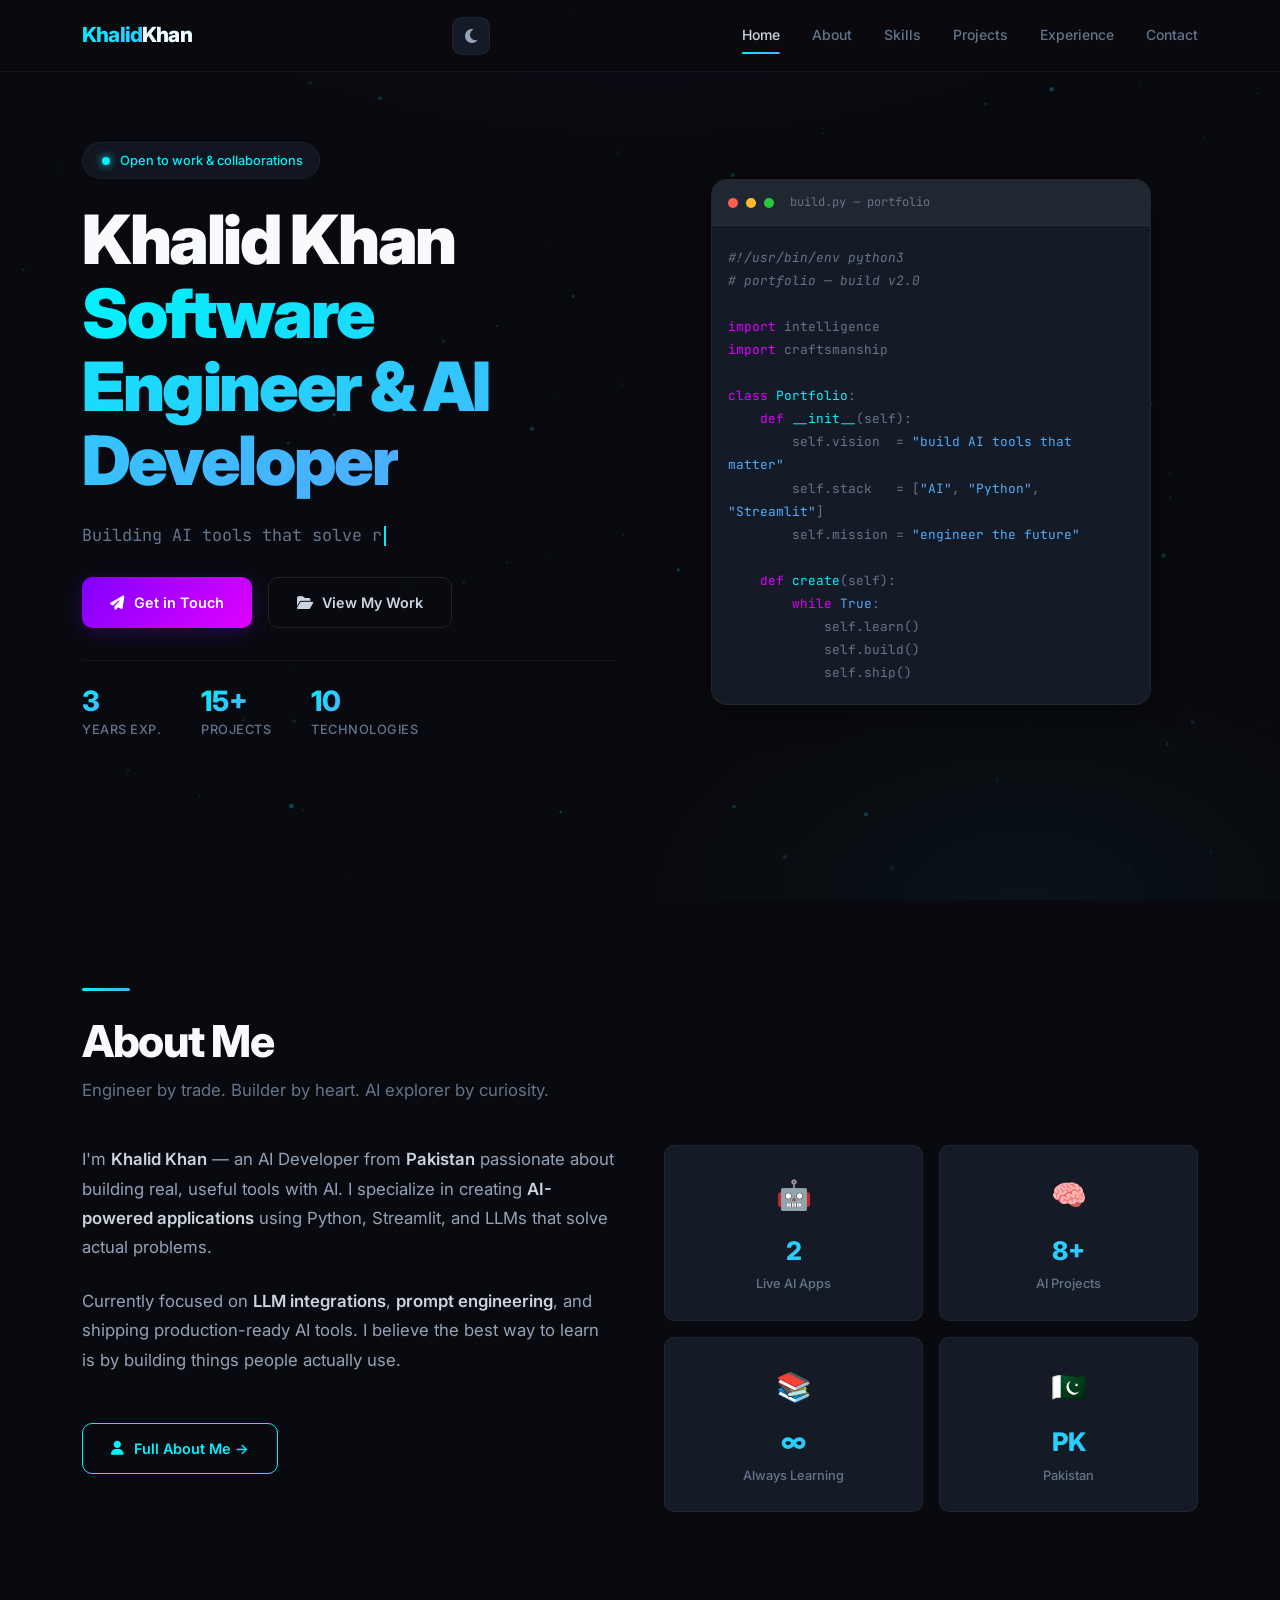
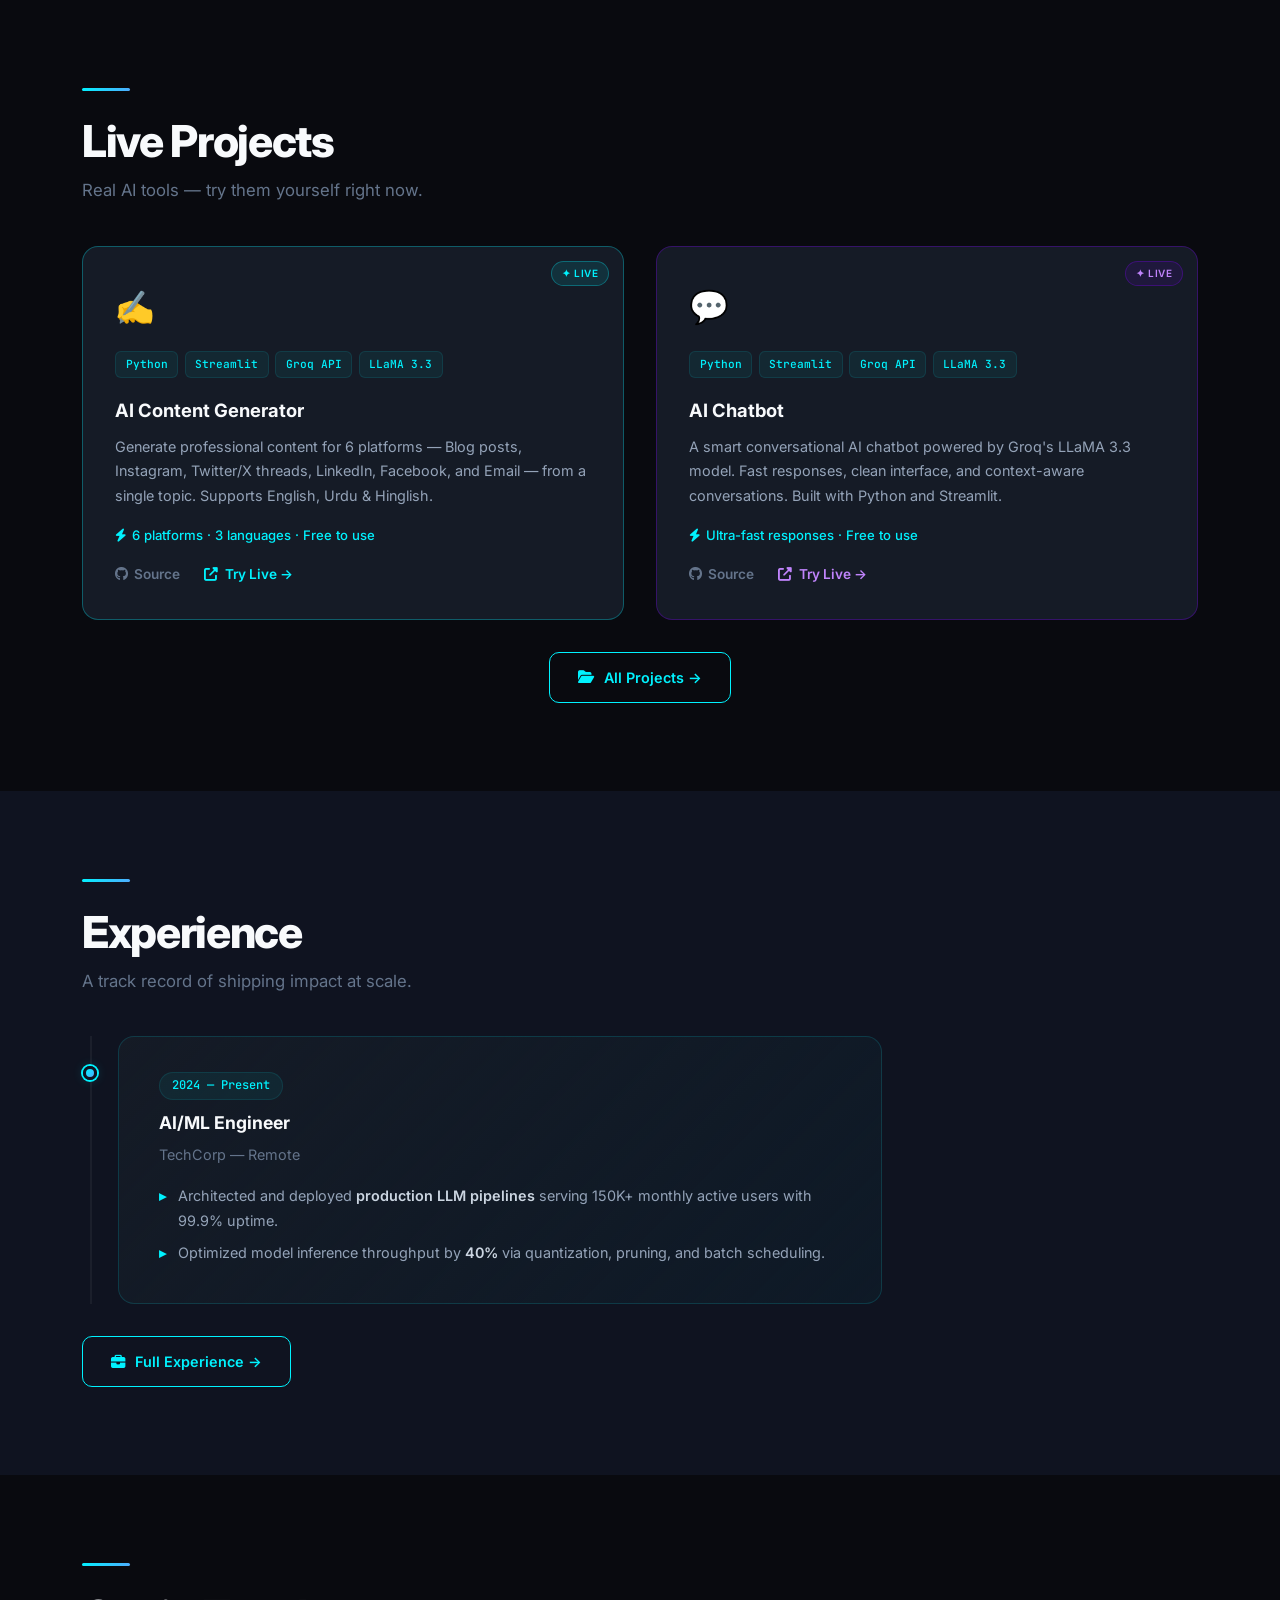
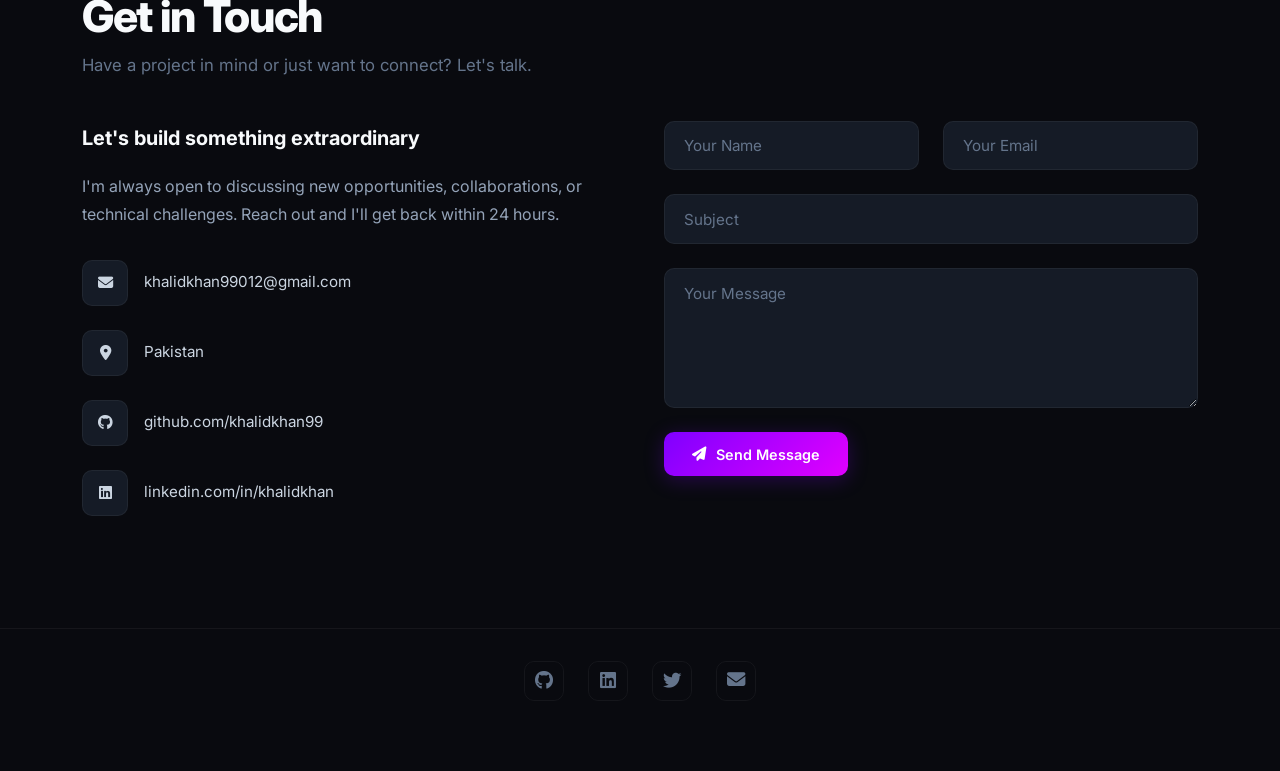
==== commit a7314fbf: "Add files via upload" ====
--- a/index.html
+++ b/index.html
@@ -1,16 +1,22 @@
 <!DOCTYPE html>
 <html lang="en" data-theme="dark">
 <head>
+  <!-- Primary Meta Tags -->
+  <title>Khalid Khan | Student & AI Developer Portfolio</title>
+  <meta name="title" content="Khalid Khan | Student &amp; AI Developer Portfolio">
+  <meta name="description" content="Portfolio of Khalid Khan, an emerging AI developer and WordPress specialist. Explore my live projects including AI Chatbots, AI Content Generators, and web applications.">
+  <meta name="keywords" content="Khalid Khan, khalidkhan99, Khalid Khan Portfolio, AI Developer Student, WordPress Specialist, AI Chatbot Project, AI Content Generator, Frontend Developer Pakistan">
+  <meta name="robots" content="index, follow">
+  <meta name="language" content="English">
+  <meta name="author" content="Khalid Khan">
+  <!-- Social Media Preview Tags -->
+  <meta property="og:type" content="website">
+  <meta property="og:url" content="https://khalidkhan99.github.io/khalidkhan/">
+  <meta property="og:title" content="Khalid Khan | Student &amp; AI Developer Portfolio">
+  <meta property="og:description" content="Explore my latest AI projects, including custom chatbots and content generators, along with web development work.">
+  <meta name="theme-color" content="#090A0F">
   <meta charset="UTF-8" />
   <meta name="viewport" content="width=device-width, initial-scale=1.0" />
-  <title>Khalid Khan — Software Engineer & AI Developer | Portfolio</title>
-  <meta name="description" content="Portfolio of Khalid Khan, a Software Engineer and AI Developer specializing in machine learning, full-stack development, and intelligent systems." />
-  <meta name="theme-color" content="#090A0F" />
-  <!-- Open Graph (Social sharing) -->
-  <meta property="og:title" content="Khalid Khan — Software Engineer & AI Developer" />
-  <meta property="og:description" content="Building AI tools that solve real problems. Check out my portfolio." />
-  <meta property="og:type" content="website" />
-  <meta property="og:url" content="https://khalidkhan99.github.io/khalidkhan/" />
   <link rel="preconnect" href="https://fonts.googleapis.com" />
   <link rel="preconnect" href="https://fonts.gstatic.com" crossorigin />
   <link rel="preconnect" href="https://cdnjs.cloudflare.com" />
@@ -39,18 +45,20 @@
 </header>
 
 <main id="main-content">
+
+  <!-- ── HERO ── -->
   <section class="hero" id="hero" aria-label="Hero introduction">
     <div class="container">
       <div class="hero__grid">
         <div class="hero__content">
-          <div class="hero__badge reveal" aria-hidden="true"><span class="hero__badge-dot"></span> Open to work & collaborations</div>
+          <div class="hero__badge reveal"><span class="hero__badge-dot"></span> Open to work &amp; collaborations</div>
           <h1 class="hero__headline reveal reveal-delay-1">Khalid Khan<br /><span class="gradient-text">Software Engineer &amp; AI Developer</span></h1>
-          <div class="hero__typewrap reveal reveal-delay-2" aria-live="polite" aria-atomic="true"><span id="typed-text"></span><span class="cursor" aria-hidden="true"></span></div>
+          <div class="hero__typewrap reveal reveal-delay-2" aria-live="polite"><span id="typed-text"></span><span class="cursor" aria-hidden="true"></span></div>
           <div class="hero__actions reveal reveal-delay-3">
-            <a href="contact.html" class="btn btn--primary" aria-label="Get in touch with Khalid Khan"><i class="fas fa-paper-plane" aria-hidden="true"></i> Get in Touch</a>
-            <a href="projects.html" class="btn btn--secondary" aria-label="View Khalid Khan's portfolio projects"><i class="fas fa-arrow-down" aria-hidden="true"></i> View My Work</a>
-          </div>
-          <div class="hero__stats reveal reveal-delay-4" aria-label="Key statistics">
+            <a href="contact.html" class="btn btn--primary"><i class="fas fa-paper-plane" aria-hidden="true"></i> Get in Touch</a>
+            <a href="projects.html" class="btn btn--secondary"><i class="fas fa-folder-open" aria-hidden="true"></i> View My Work</a>
+          </div>
+          <div class="hero__stats reveal reveal-delay-4">
             <div class="hero__stat"><span class="hero__stat-value" data-count="3">0</span><p class="hero__stat-label">Years Exp.</p></div>
             <div class="hero__stat"><span class="hero__stat-value" data-count="15">0</span><p class="hero__stat-label">Projects</p></div>
             <div class="hero__stat"><span class="hero__stat-value" data-count="10">0</span><p class="hero__stat-label">Technologies</p></div>
@@ -64,8 +72,7 @@
               <span class="code-window__dot code-window__dot--green"></span>
               <span class="code-window__title">build.py — portfolio</span>
             </div>
-            <div class="code-window__body">
-<span class="cm">#!/usr/bin/env python3</span>
+            <div class="code-window__body"><span class="cm">#!/usr/bin/env python3</span>
 <span class="cm"># portfolio — build v2.0</span>
 
 <span class="kw">import</span> intelligence
@@ -73,76 +80,103 @@
 
 <span class="kw">class</span> <span class="fn">Portfolio</span>:
     <span class="kw">def</span> <span class="fn">__init__</span>(self):
-        self.vision  = <span class="str">"build systems that matter"</span>
-        self.stack   = [<span class="str">"AI"</span>, <span class="str">"Cloud"</span>, <span class="str">"Full-Stack"</span>]
+        self.vision  = <span class="str">"build AI tools that matter"</span>
+        self.stack   = [<span class="str">"AI"</span>, <span class="str">"Python"</span>, <span class="str">"Streamlit"</span>]
         self.mission = <span class="str">"engineer the future"</span>
 
     <span class="kw">def</span> <span class="fn">create</span>(self):
         <span class="kw">while</span> <span class="num">True</span>:
             self.learn()
             self.build()
-            self.ship()
-</div>
-          </div>
-        </div>
-      </div>
-    </div>
-  </section>
-
-  <!-- ABOUT SECTION -->
+            self.ship()</div>
+          </div>
+        </div>
+      </div>
+    </div>
+  </section>
+
+  <!-- ── ABOUT ── -->
   <section class="about" id="about" aria-labelledby="about-heading">
     <div class="container">
-      <div class="section__accent-bar reveal" aria-hidden="true"></div>
+      <div class="section__accent-bar reveal"></div>
       <h2 class="section__heading reveal reveal-delay-1" id="about-heading">About Me</h2>
       <p class="section__subtitle reveal reveal-delay-2">Engineer by trade. Builder by heart. AI explorer by curiosity.</p>
       <div class="about__grid">
         <div class="about__text reveal">
-          <p>I'm <strong>Khalid Khan</strong> — a Software Engineer from <strong>Pakistan</strong> with a deep passion for building <strong>AI-powered tools</strong> that solve real problems. I specialize in crafting scalable systems at the intersection of engineering excellence and intelligent automation.</p>
-          <p>Currently learning and building in the AI space — from <strong>prompt engineering</strong> and <strong>LLM integrations</strong> to full-stack applications. I believe the best way to learn is by shipping real products that people actually use.</p>
-        </div>
-        <aside class="about__highlights reveal reveal-delay-1" aria-label="Personal highlights">
-          <article class="about__highlight-card"><div class="about__highlight-icon" aria-hidden="true">💻</div><div class="about__highlight-number">50+</div><div class="about__highlight-label">Repos Built</div></article>
-          <article class="about__highlight-card"><div class="about__highlight-icon" aria-hidden="true">🧠</div><div class="about__highlight-number">8+</div><div class="about__highlight-label">AI Projects</div></article>
-          <article class="about__highlight-card"><div class="about__highlight-icon" aria-hidden="true">📚</div><div class="about__highlight-number">∞</div><div class="about__highlight-label">Always Learning</div></article>
-          <article class="about__highlight-card"><div class="about__highlight-icon" aria-hidden="true">🌍</div><div class="about__highlight-number">🇵🇰</div><div class="about__highlight-label">Pakistan</div></article>
+          <p>I'm <strong>Khalid Khan</strong> — an AI Developer from <strong>Pakistan</strong> passionate about building real, useful tools with AI. I specialize in creating <strong>AI-powered applications</strong> using Python, Streamlit, and LLMs that solve actual problems.</p>
+          <p>Currently focused on <strong>LLM integrations</strong>, <strong>prompt engineering</strong>, and shipping production-ready AI tools. I believe the best way to learn is by building things people actually use.</p>
+          <a href="about.html" class="btn btn--outline" style="margin-top:1.5rem"><i class="fas fa-user" aria-hidden="true"></i> Full About Me &rarr;</a>
+        </div>
+        <aside class="about__highlights reveal reveal-delay-1">
+          <article class="about__highlight-card"><div class="about__highlight-icon">🤖</div><div class="about__highlight-number">2</div><div class="about__highlight-label">Live AI Apps</div></article>
+          <article class="about__highlight-card"><div class="about__highlight-icon">🧠</div><div class="about__highlight-number">8+</div><div class="about__highlight-label">AI Projects</div></article>
+          <article class="about__highlight-card"><div class="about__highlight-icon">📚</div><div class="about__highlight-number">∞</div><div class="about__highlight-label">Always Learning</div></article>
+          <article class="about__highlight-card"><div class="about__highlight-icon">🇵🇰</div><div class="about__highlight-number">PK</div><div class="about__highlight-label">Pakistan</div></article>
         </aside>
       </div>
     </div>
   </section>
 
-  <!-- FEATURED PROJECT — AI Content Generator -->
-  <section class="projects" id="featured" aria-labelledby="featured-heading" style="padding-top:0">
-    <div class="container">
-      <div class="section__accent-bar reveal" aria-hidden="true"></div>
-      <h2 class="section__heading reveal reveal-delay-1" id="featured-heading">Featured Project</h2>
-      <p class="section__subtitle reveal reveal-delay-2">A real, live AI tool — try it yourself.</p>
-      <div class="projects__grid" style="grid-template-columns: 1fr;">
-        <article class="project-card reveal" aria-label="AI Content Generator — Live Project" style="border-color:rgba(0,242,254,0.35);max-width:680px;margin:0 auto;position:relative;">
+  <!-- ── LIVE PROJECTS ── -->
+  <section class="projects" id="projects" aria-labelledby="projects-heading">
+    <div class="container">
+      <div class="section__accent-bar reveal"></div>
+      <h2 class="section__heading reveal reveal-delay-1" id="projects-heading">Live Projects</h2>
+      <p class="section__subtitle reveal reveal-delay-2">Real AI tools — try them yourself right now.</p>
+      <div class="projects__grid">
+
+        <!-- Project 1: AI Content Generator -->
+        <article class="project-card reveal" style="border-color:rgba(0,242,254,0.3);position:relative;">
           <div style="position:absolute;top:14px;right:14px;background:rgba(0,242,254,0.1);border:1px solid rgba(0,242,254,0.3);color:#00f2fe;font-size:10px;font-weight:600;padding:3px 10px;border-radius:20px;letter-spacing:.05em;">✦ LIVE</div>
-          <div class="project-card__icon" aria-hidden="true">✍️</div>
-          <div class="project-card__tags"><span class="project-card__tag">Python</span><span class="project-card__tag">Streamlit</span><span class="project-card__tag">Groq API</span><span class="project-card__tag">LLaMA 3.3</span><span class="project-card__tag">AI</span></div>
+          <div class="project-card__icon">✍️</div>
+          <div class="project-card__tags">
+            <span class="project-card__tag">Python</span>
+            <span class="project-card__tag">Streamlit</span>
+            <span class="project-card__tag">Groq API</span>
+            <span class="project-card__tag">LLaMA 3.3</span>
+          </div>
           <h3 class="project-card__title">AI Content Generator</h3>
-          <p class="project-card__description">A production-ready AI tool that generates professional content for 6 platforms — Blog posts, Instagram, Twitter/X threads, LinkedIn, Facebook, and Email — from a single topic. Built with Groq's LLaMA 3.3 70B model for ultra-fast generation. Supports English, Urdu, and Hinglish.</p>
-          <div class="project-card__metric" aria-label="Key metric"><i class="fas fa-bolt" aria-hidden="true"></i> 6 platforms · 3 languages · Live & free to use</div>
+          <p class="project-card__description">Generate professional content for 6 platforms — Blog posts, Instagram, Twitter/X threads, LinkedIn, Facebook, and Email — from a single topic. Supports English, Urdu &amp; Hinglish.</p>
+          <div class="project-card__metric"><i class="fas fa-bolt"></i> 6 platforms · 3 languages · Free to use</div>
           <div class="project-card__links">
-            <a href="https://github.com/khalidkhan99/ai-content-generator" target="_blank" rel="noopener noreferrer" aria-label="View source code"><i class="fab fa-github" aria-hidden="true"></i> Source</a>
-            <a href="https://khalid-chatbot.streamlit.app" target="_blank" rel="noopener noreferrer" aria-label="Try live demo" style="color:#00f2fe;"><i class="fas fa-external-link-alt" aria-hidden="true"></i> Try Live Demo →</a>
+            <a href="https://github.com/khalidkhan99/ai-content-generator" target="_blank" rel="noopener noreferrer"><i class="fab fa-github"></i> Source</a>
+            <a href="https://ai-content-generater.streamlit.app" target="_blank" rel="noopener noreferrer" style="color:#00f2fe;"><i class="fas fa-external-link-alt"></i> Try Live →</a>
           </div>
         </article>
-      </div>
-      <div style="margin-top: var(--space-xl); text-align:center;">
-        <a href="projects.html" class="btn btn--outline"><i class="fas fa-folder-open" aria-hidden="true"></i> All Projects &rarr;</a>
-      </div>
-    </div>
-  </section>
-
-  <!-- EXPERIENCE -->
+
+        <!-- Project 2: AI Chatbot -->
+        <article class="project-card reveal reveal-delay-1" style="border-color:rgba(127,0,255,0.3);position:relative;">
+          <div style="position:absolute;top:14px;right:14px;background:rgba(127,0,255,0.1);border:1px solid rgba(127,0,255,0.3);color:#c084fc;font-size:10px;font-weight:600;padding:3px 10px;border-radius:20px;letter-spacing:.05em;">✦ LIVE</div>
+          <div class="project-card__icon">💬</div>
+          <div class="project-card__tags">
+            <span class="project-card__tag">Python</span>
+            <span class="project-card__tag">Streamlit</span>
+            <span class="project-card__tag">Groq API</span>
+            <span class="project-card__tag">LLaMA 3.3</span>
+          </div>
+          <h3 class="project-card__title">AI Chatbot</h3>
+          <p class="project-card__description">A smart conversational AI chatbot powered by Groq's LLaMA 3.3 model. Fast responses, clean interface, and context-aware conversations. Built with Python and Streamlit.</p>
+          <div class="project-card__metric"><i class="fas fa-bolt"></i> Ultra-fast responses · Free to use</div>
+          <div class="project-card__links">
+            <a href="https://github.com/khalidkhan99" target="_blank" rel="noopener noreferrer"><i class="fab fa-github"></i> Source</a>
+            <a href="https://khalid-chatbot.streamlit.app" target="_blank" rel="noopener noreferrer" style="color:#c084fc;"><i class="fas fa-external-link-alt"></i> Try Live →</a>
+          </div>
+        </article>
+
+      </div>
+      <div style="margin-top:2rem;text-align:center;">
+        <a href="projects.html" class="btn btn--outline"><i class="fas fa-folder-open"></i> All Projects &rarr;</a>
+      </div>
+    </div>
+  </section>
+
+  <!-- ── EXPERIENCE ── -->
   <section class="experience" id="experience" aria-labelledby="experience-heading">
     <div class="container">
-      <div class="section__accent-bar reveal" aria-hidden="true"></div>
+      <div class="section__accent-bar reveal"></div>
       <h2 class="section__heading reveal reveal-delay-1" id="experience-heading">Experience</h2>
       <p class="section__subtitle reveal reveal-delay-2">A track record of shipping impact at scale.</p>
-      <div class="timeline" role="list" aria-label="Professional experience timeline">
+      <div class="timeline" role="list">
         <article class="timeline__item timeline__item--current reveal" role="listitem">
           <span class="timeline__date">2024 — Present</span>
           <h3 class="timeline__role">AI/ML Engineer</h3>
@@ -153,58 +187,57 @@
           </ul>
         </article>
       </div>
-      <div style="margin-top: var(--space-xl);">
-        <a href="experience.html" class="btn btn--outline"><i class="fas fa-briefcase" aria-hidden="true"></i> Full Experience &rarr;</a>
-      </div>
-    </div>
-  </section>
-
-  <!-- CONTACT -->
+      <div style="margin-top:2rem;">
+        <a href="experience.html" class="btn btn--outline"><i class="fas fa-briefcase"></i> Full Experience &rarr;</a>
+      </div>
+    </div>
+  </section>
+
+  <!-- ── CONTACT ── -->
   <section class="contact" id="contact" aria-labelledby="contact-heading">
     <div class="container">
-      <div class="section__accent-bar reveal" aria-hidden="true"></div>
+      <div class="section__accent-bar reveal"></div>
       <h2 class="section__heading reveal reveal-delay-1" id="contact-heading">Get in Touch</h2>
       <p class="section__subtitle reveal reveal-delay-2">Have a project in mind or just want to connect? Let's talk.</p>
       <div class="contact__grid">
         <div class="contact__info">
           <h3 class="contact__info-heading reveal">Let's build something extraordinary</h3>
           <p class="contact__info-text reveal reveal-delay-1">I'm always open to discussing new opportunities, collaborations, or technical challenges. Reach out and I'll get back within 24 hours.</p>
-          <div class="contact__item reveal"><span class="contact__item-icon" aria-hidden="true"><i class="fas fa-envelope"></i></span><a href="mailto:khalidkhan99012@gmail.com">khalidkhan99012@gmail.com</a></div>
-          <div class="contact__item reveal reveal-delay-1"><span class="contact__item-icon" aria-hidden="true"><i class="fas fa-map-marker-alt"></i></span><span>Pakistan</span></div>
-          <div class="contact__item reveal reveal-delay-2"><span class="contact__item-icon" aria-hidden="true"><i class="fab fa-github"></i></span><a href="https://github.com/khalidkhan99" target="_blank" rel="noopener noreferrer">github.com/khalidkhan99</a></div>
-          <div class="contact__item reveal reveal-delay-3"><span class="contact__item-icon" aria-hidden="true"><i class="fab fa-linkedin"></i></span><a href="https://linkedin.com/in/khalidkhan" target="_blank" rel="noopener noreferrer">linkedin.com/in/khalidkhan</a></div>
-        </div>
-        <form class="contact__form reveal" id="contactFormHome" action="https://formsubmit.co/khalidkhan99012@gmail.com" method="POST" novalidate aria-label="Contact form">
+          <div class="contact__item reveal"><span class="contact__item-icon"><i class="fas fa-envelope"></i></span><a href="mailto:khalidkhan99012@gmail.com">khalidkhan99012@gmail.com</a></div>
+          <div class="contact__item reveal reveal-delay-1"><span class="contact__item-icon"><i class="fas fa-map-marker-alt"></i></span><span>Pakistan</span></div>
+          <div class="contact__item reveal reveal-delay-2"><span class="contact__item-icon"><i class="fab fa-github"></i></span><a href="https://github.com/khalidkhan99" target="_blank" rel="noopener noreferrer">github.com/khalidkhan99</a></div>
+          <div class="contact__item reveal reveal-delay-3"><span class="contact__item-icon"><i class="fab fa-linkedin"></i></span><a href="https://linkedin.com/in/khalidkhan" target="_blank" rel="noopener noreferrer">linkedin.com/in/khalidkhan</a></div>
+        </div>
+        <form class="contact__form reveal" id="contactFormHome" action="https://formsubmit.co/khalidkhan99012@gmail.com" method="POST" novalidate>
           <input type="hidden" name="_subject" value="New Portfolio Message — Khalid Khan" />
           <input type="hidden" name="_template" value="table" />
           <input type="hidden" name="_captcha" value="true" />
           <input type="hidden" name="_next" value="https://khalidkhan99.github.io/khalidkhan/contact.html" />
           <div class="contact__form-row">
             <label for="formNameHome" class="sr-only">Your name</label>
-            <input type="text" id="formNameHome" name="name" placeholder="Your Name" required aria-required="true" />
-            <label for="formEmailHome" class="sr-only">Your email address</label>
-            <input type="email" id="formEmailHome" name="email" placeholder="Your Email" required aria-required="true" />
+            <input type="text" id="formNameHome" name="name" placeholder="Your Name" required />
+            <label for="formEmailHome" class="sr-only">Your email</label>
+            <input type="email" id="formEmailHome" name="email" placeholder="Your Email" required />
           </div>
           <label for="formSubjectHome" class="sr-only">Subject</label>
           <input type="text" id="formSubjectHome" name="subject" placeholder="Subject" />
-          <label for="formMessageHome" class="sr-only">Your message</label>
-          <textarea id="formMessageHome" name="message" placeholder="Your Message" required aria-required="true"></textarea>
-          <button type="submit" class="btn btn--primary" aria-label="Send your message">
-            <i class="fas fa-paper-plane" aria-hidden="true"></i> Send Message
-          </button>
+          <label for="formMessageHome" class="sr-only">Message</label>
+          <textarea id="formMessageHome" name="message" placeholder="Your Message" required></textarea>
+          <button type="submit" class="btn btn--primary"><i class="fas fa-paper-plane"></i> Send Message</button>
         </form>
       </div>
     </div>
   </section>
+
 </main>
 
 <footer class="site-footer" role="contentinfo">
   <div class="container">
     <div class="social-links reveal">
-      <a href="https://github.com/khalidkhan99" target="_blank" rel="noopener noreferrer" aria-label="GitHub"><i class="fab fa-github" aria-hidden="true"></i></a>
-      <a href="https://linkedin.com/in/khalidkhan" target="_blank" rel="noopener noreferrer" aria-label="LinkedIn"><i class="fab fa-linkedin" aria-hidden="true"></i></a>
-      <a href="https://twitter.com/khalidkhan" target="_blank" rel="noopener noreferrer" aria-label="Twitter"><i class="fab fa-twitter" aria-hidden="true"></i></a>
-      <a href="mailto:khalidkhan99012@gmail.com" aria-label="Email"><i class="fas fa-envelope" aria-hidden="true"></i></a>
+      <a href="https://github.com/khalidkhan99" target="_blank" rel="noopener noreferrer" aria-label="GitHub"><i class="fab fa-github"></i></a>
+      <a href="https://linkedin.com/in/khalidkhan" target="_blank" rel="noopener noreferrer" aria-label="LinkedIn"><i class="fab fa-linkedin"></i></a>
+      <a href="https://twitter.com/khalidkhan" target="_blank" rel="noopener noreferrer" aria-label="Twitter"><i class="fab fa-twitter"></i></a>
+      <a href="mailto:khalidkhan99012@gmail.com" aria-label="Email"><i class="fas fa-envelope"></i></a>
     </div>
     <p class="site-footer__copy reveal reveal-delay-1">&copy; 2026 Khalid Khan. Crafted with purpose.</p>
   </div>
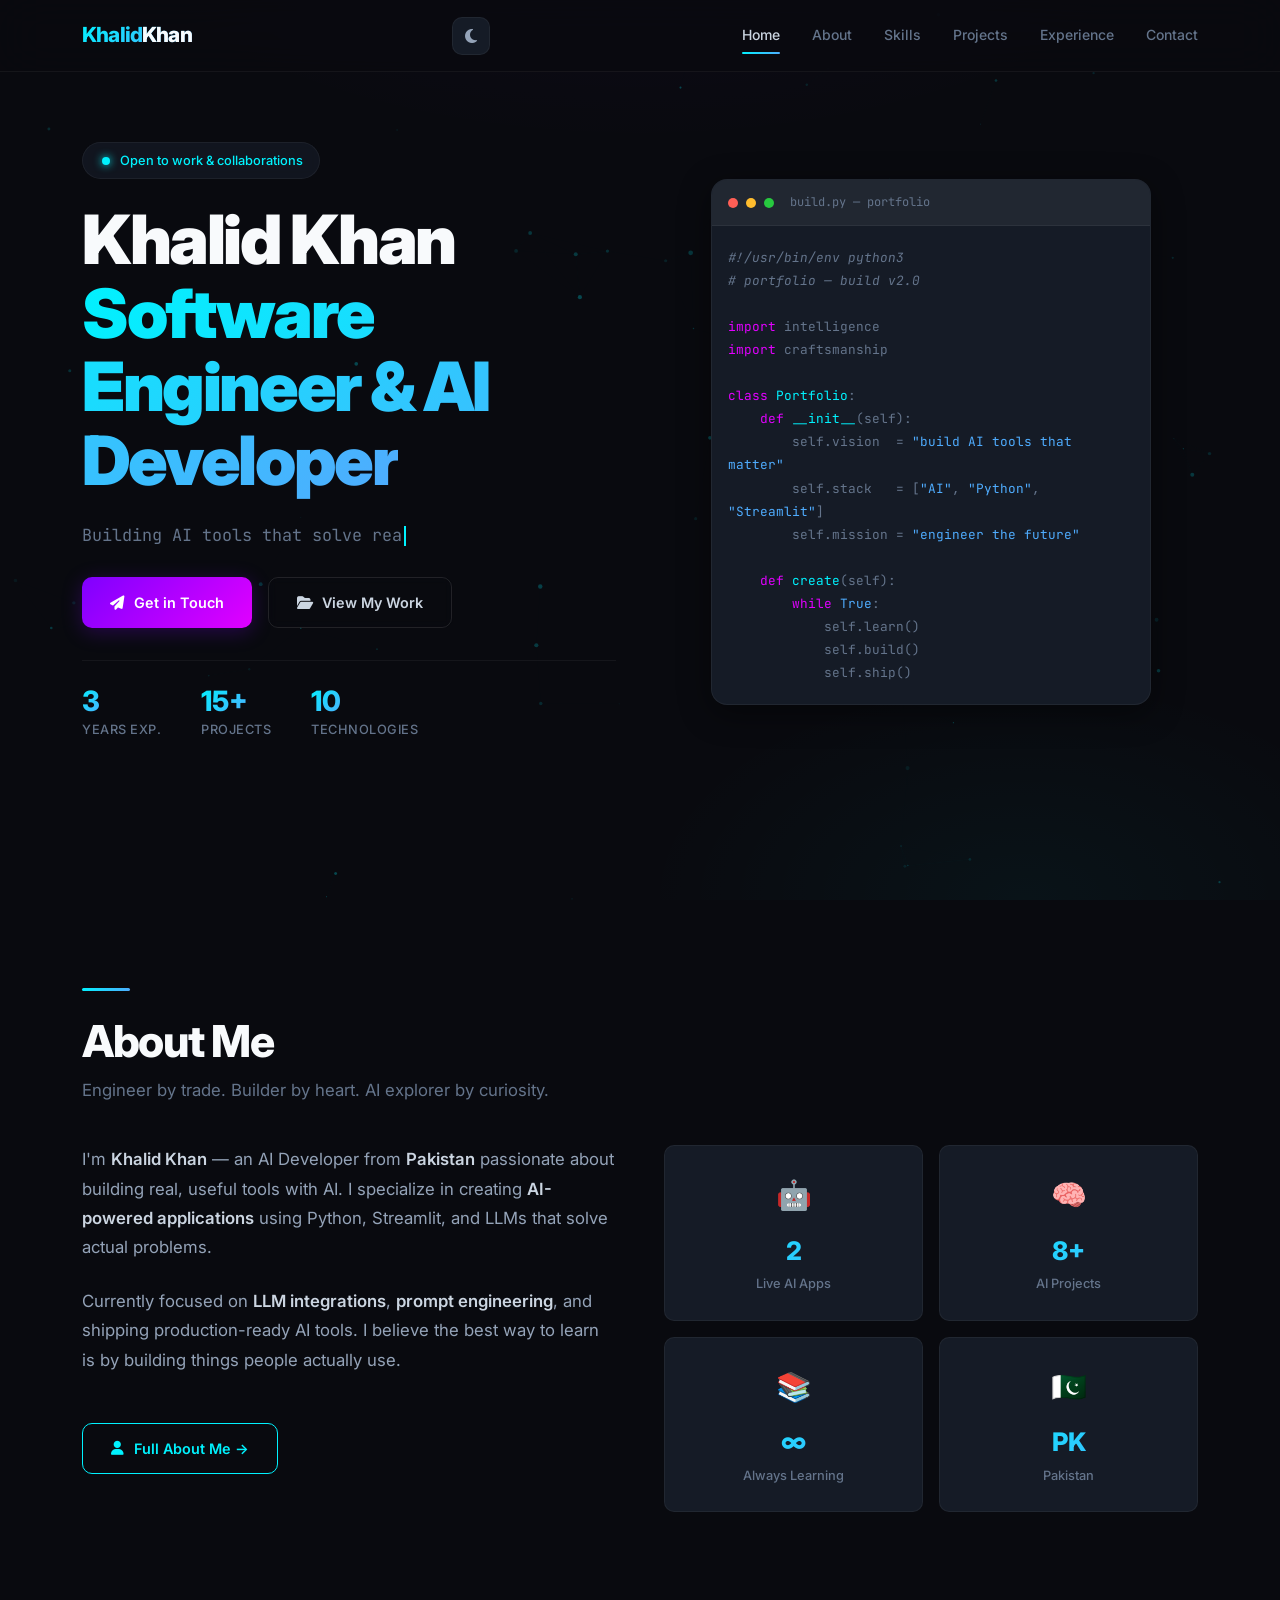
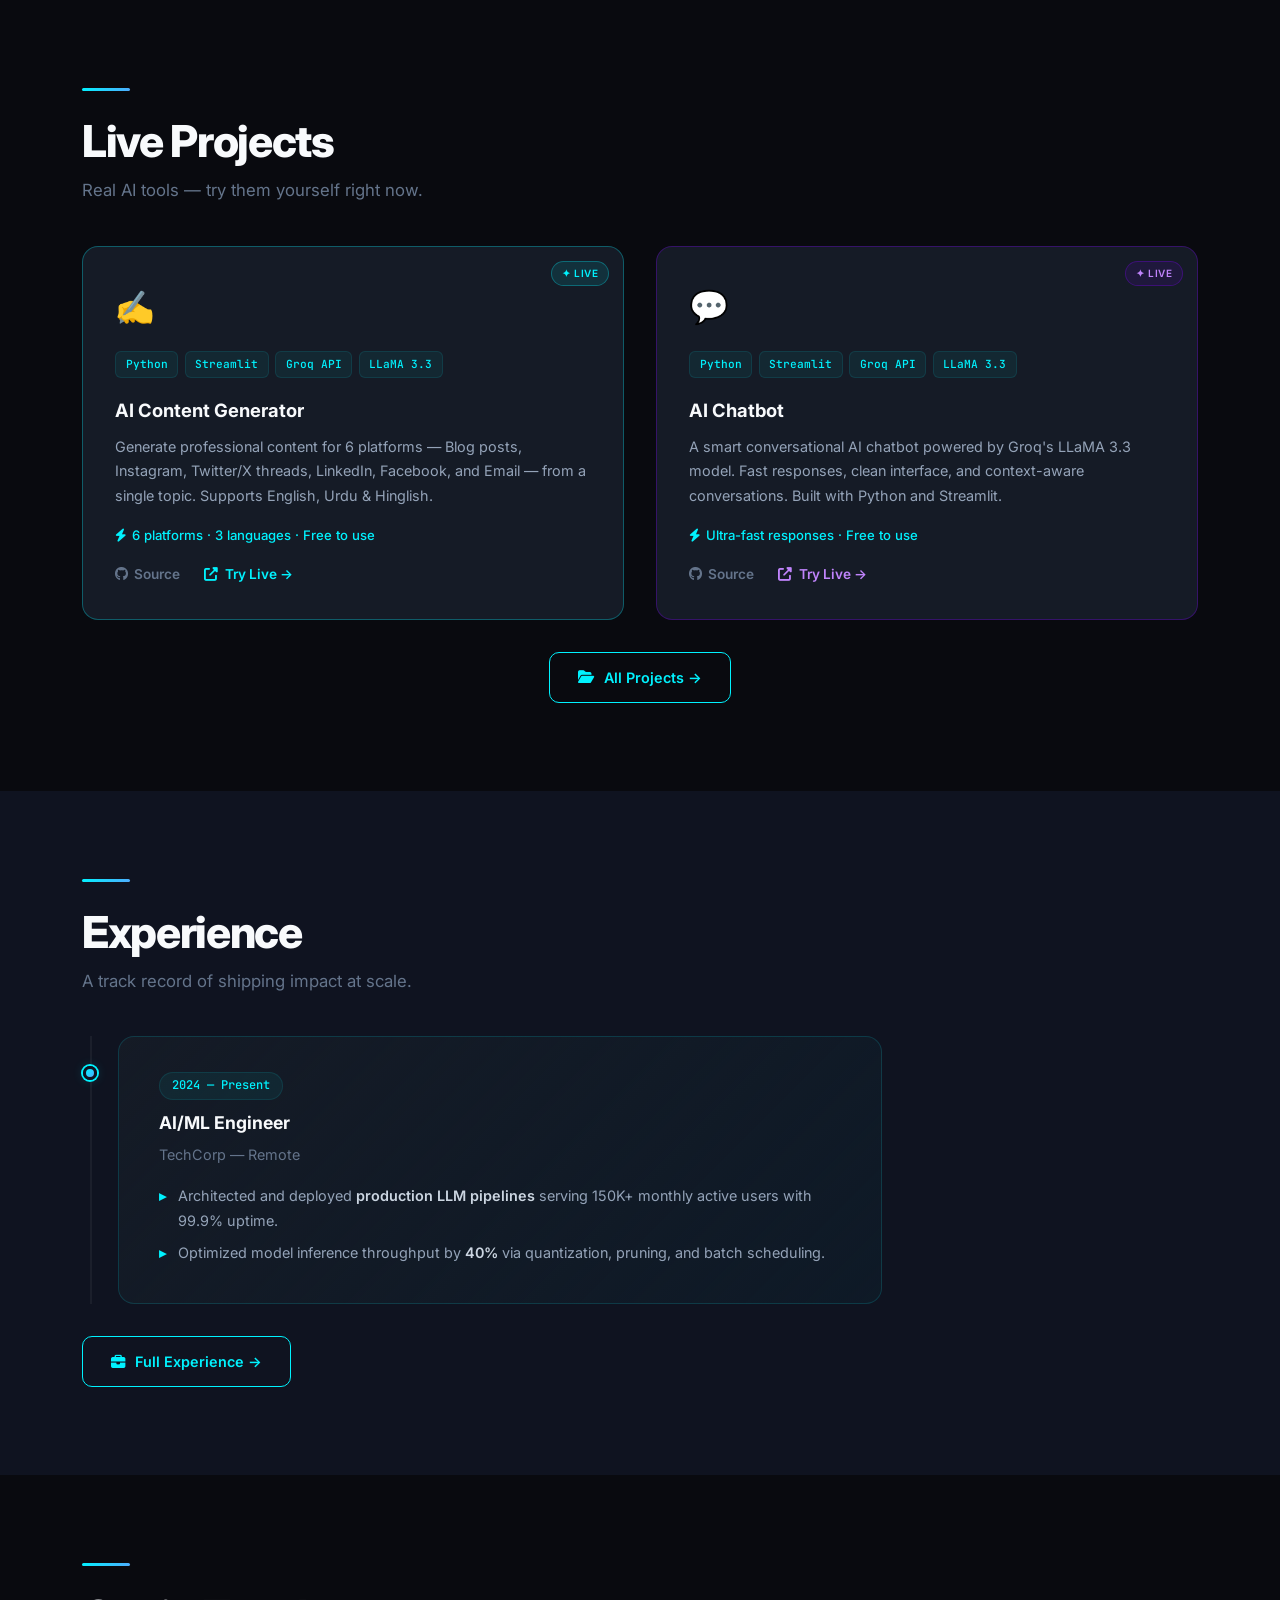
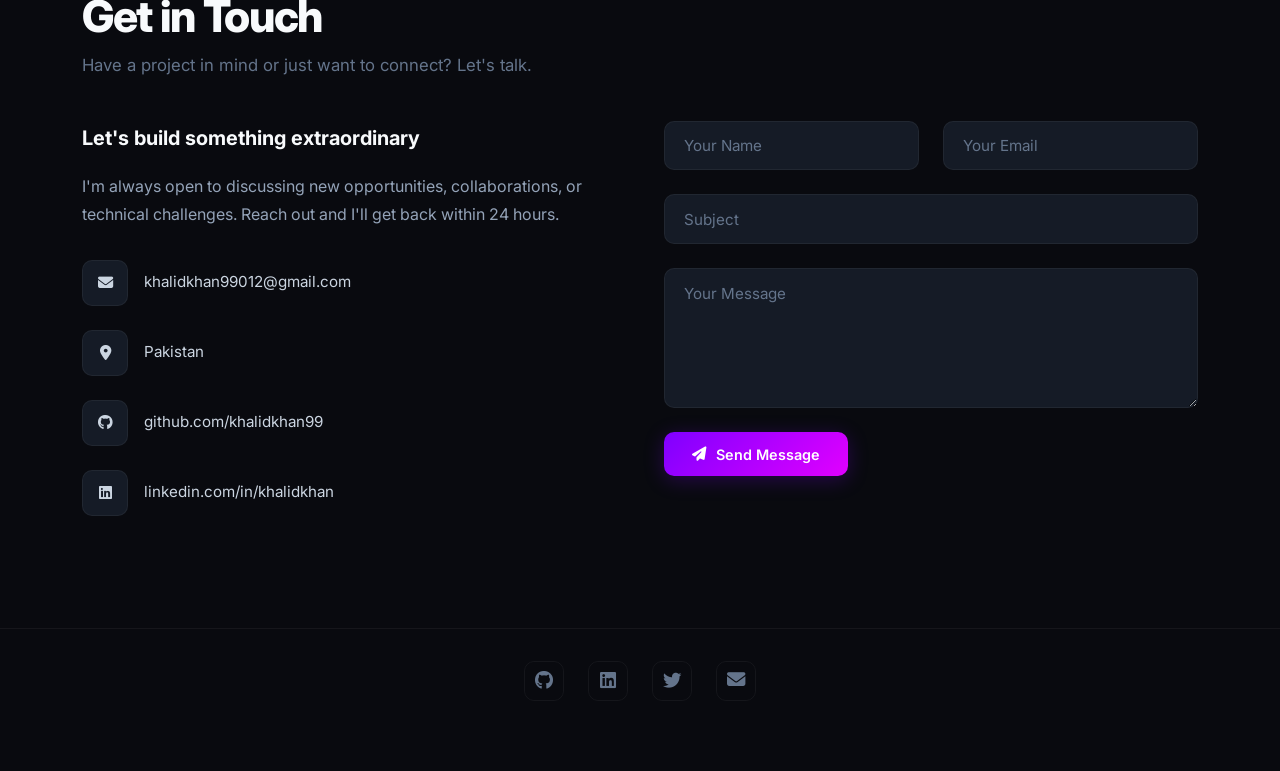
==== commit 978a8d97: "Update index.html" ====
--- a/index.html
+++ b/index.html
@@ -1,6 +1,7 @@
 <!DOCTYPE html>
 <html lang="en" data-theme="dark">
 <head>
+  <link rel="canonical" href="https://github.io" />
   <!-- Primary Meta Tags -->
   <title>Khalid Khan | Student & AI Developer Portfolio</title>
   <meta name="title" content="Khalid Khan | Student &amp; AI Developer Portfolio">
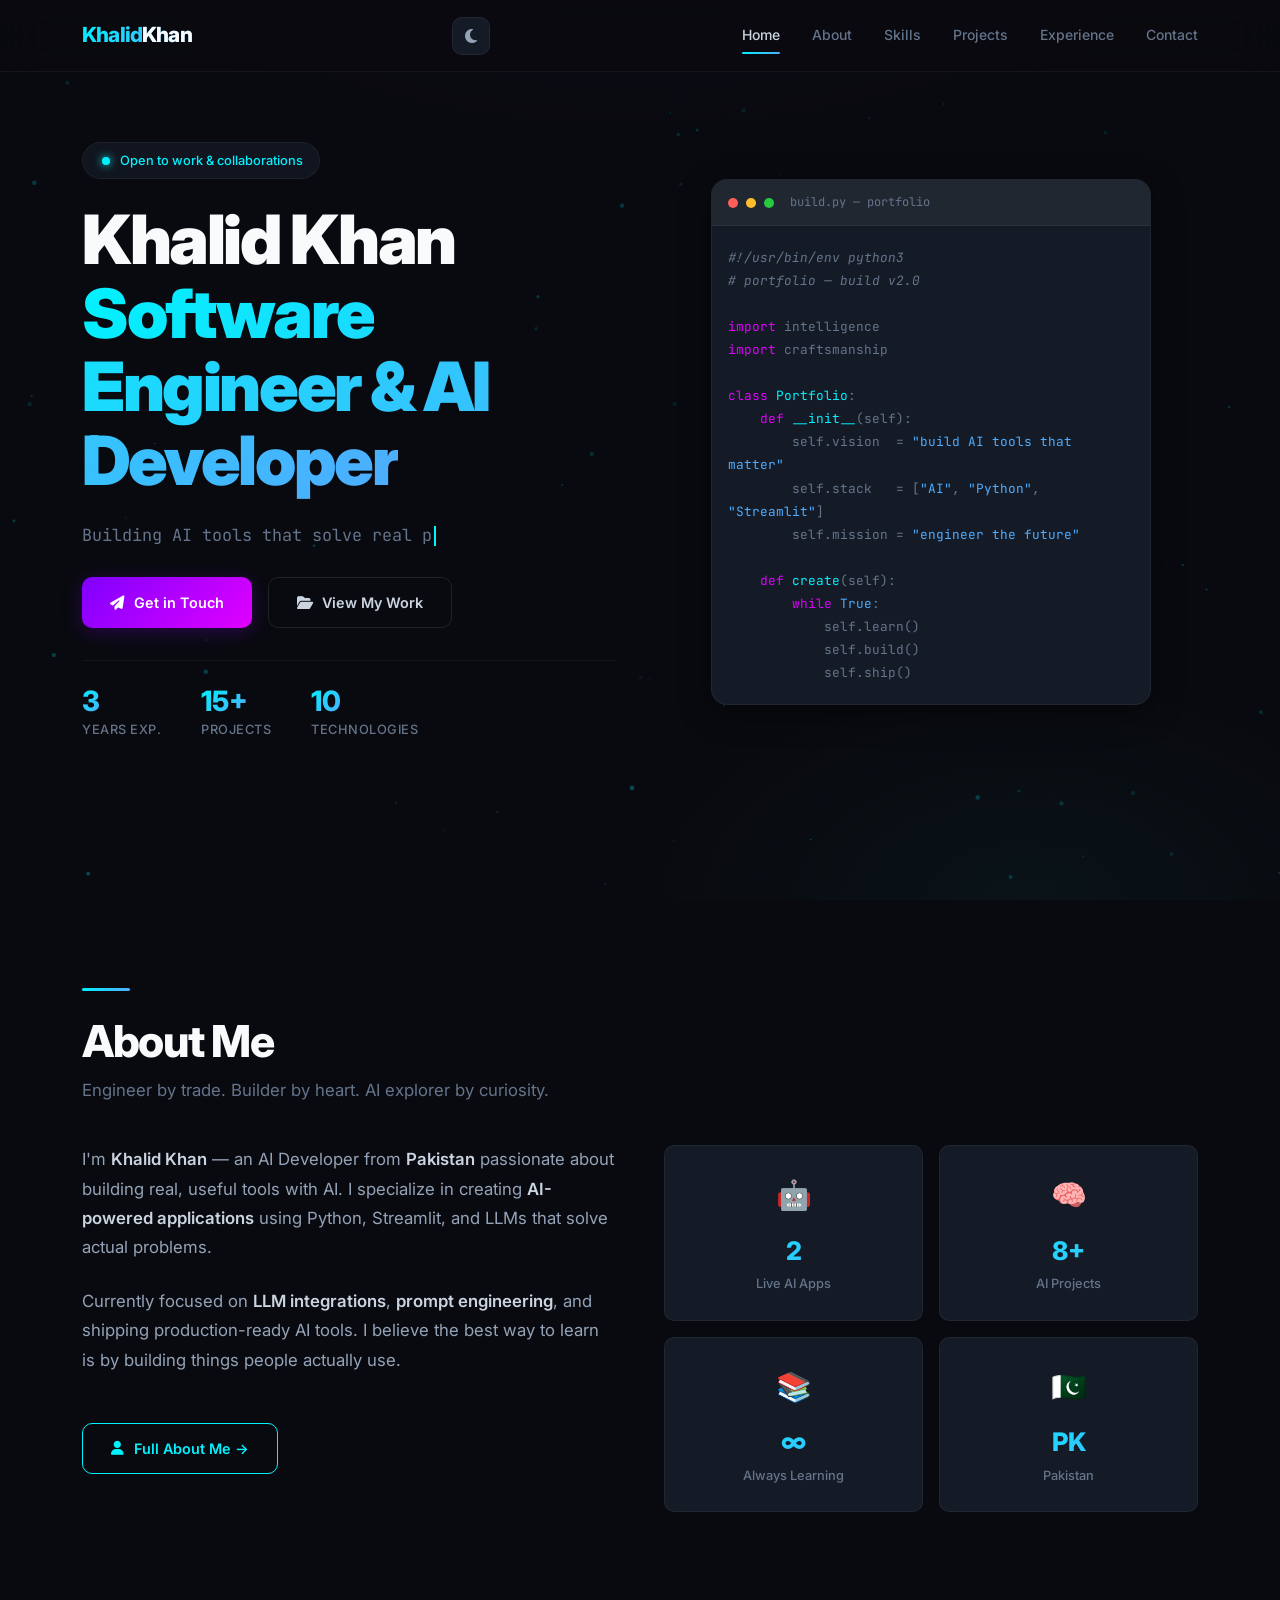
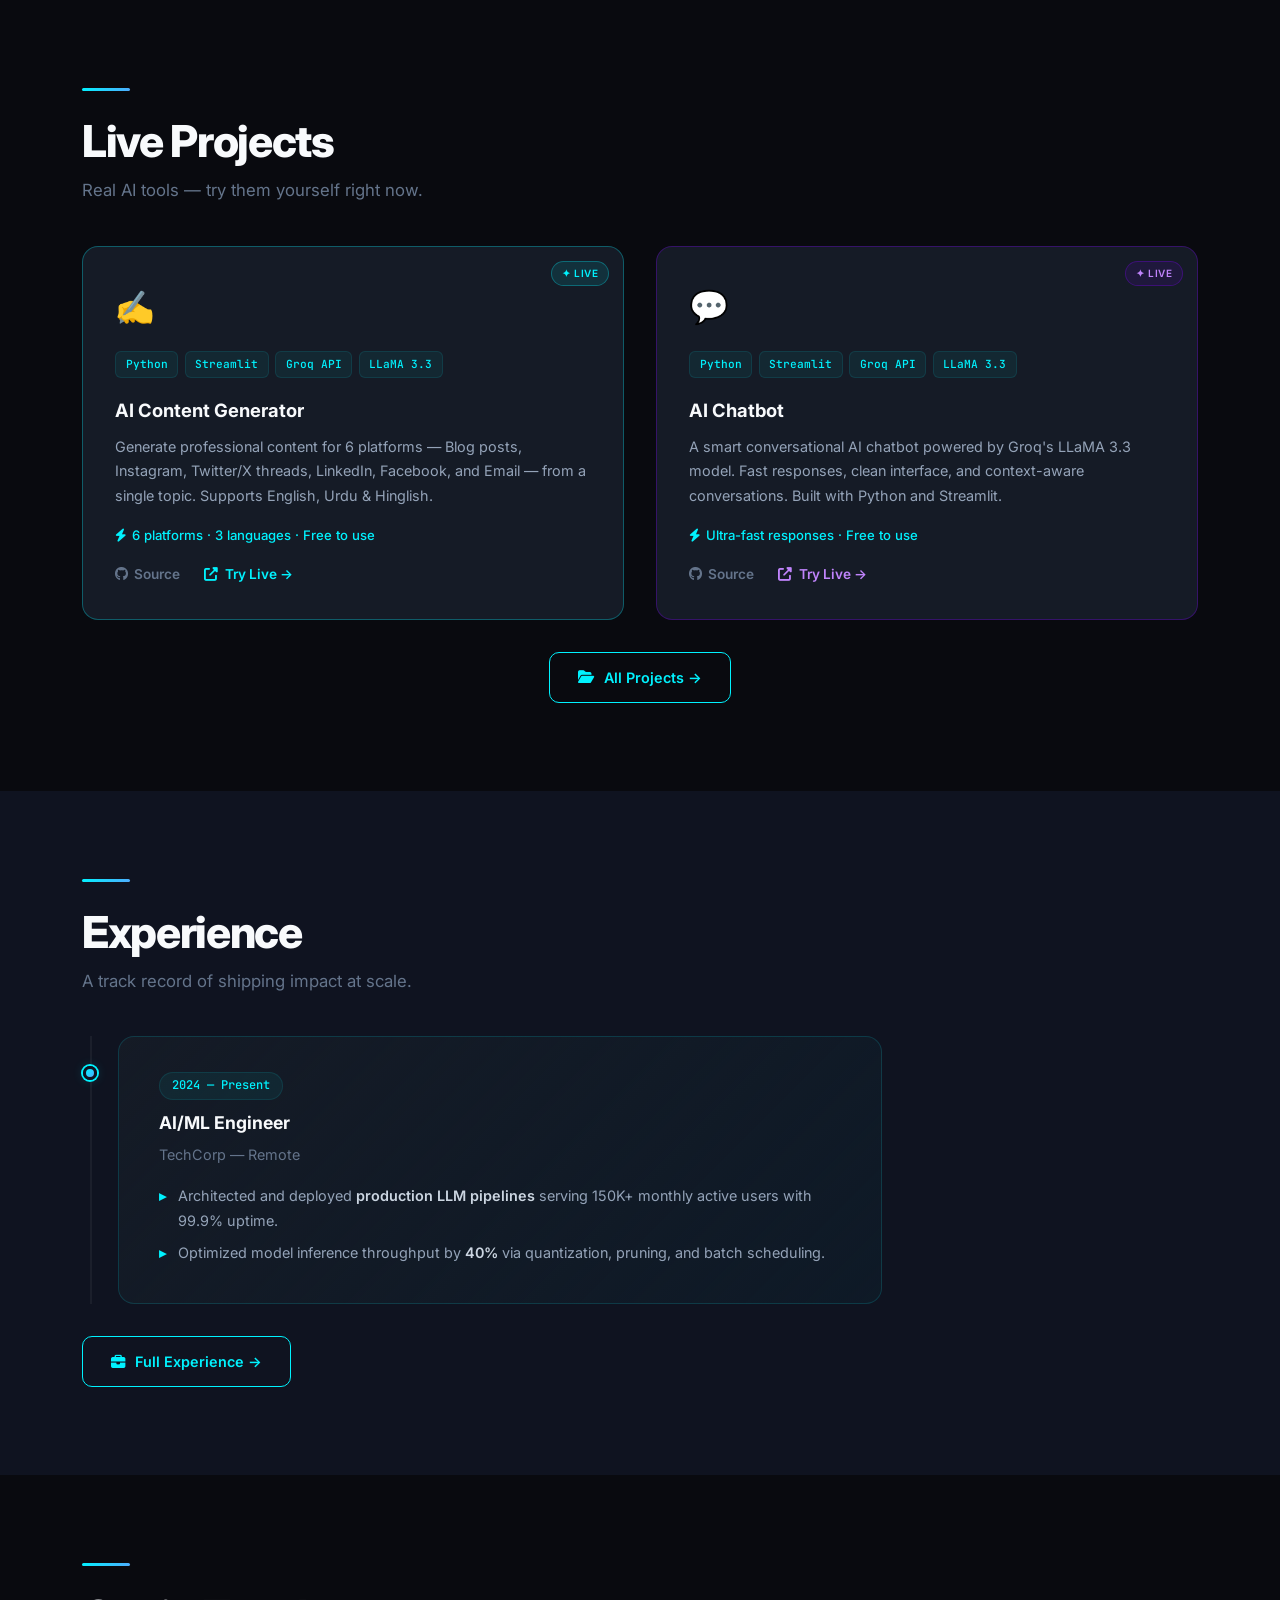
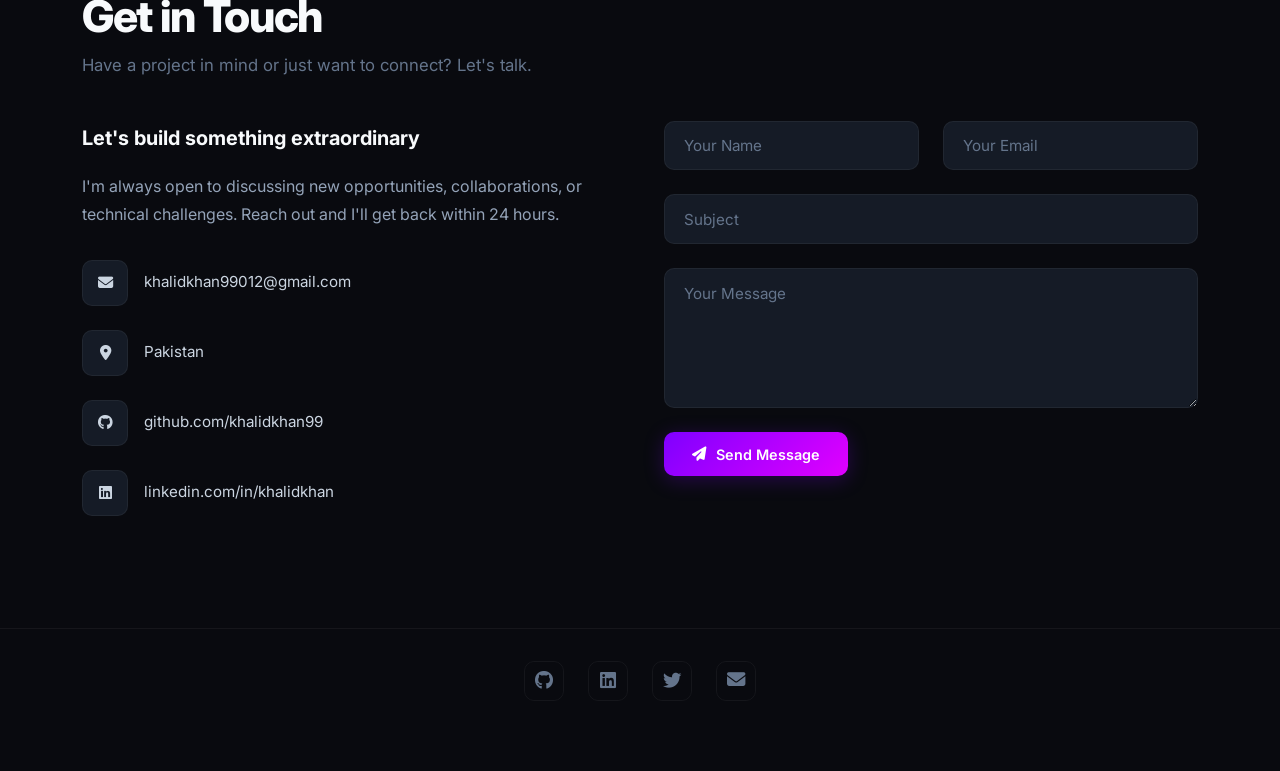
==== commit 682cb957: "Update index.html" ====
--- a/index.html
+++ b/index.html
@@ -1,7 +1,7 @@
 <!DOCTYPE html>
 <html lang="en" data-theme="dark">
 <head>
-  <link rel="canonical" href="https://github.io" />
+  <link rel="canonical" href="https://khalidkhan99.github.io/khalidkhan/" />
   <!-- Primary Meta Tags -->
   <title>Khalid Khan | Student & AI Developer Portfolio</title>
   <meta name="title" content="Khalid Khan | Student &amp; AI Developer Portfolio">
